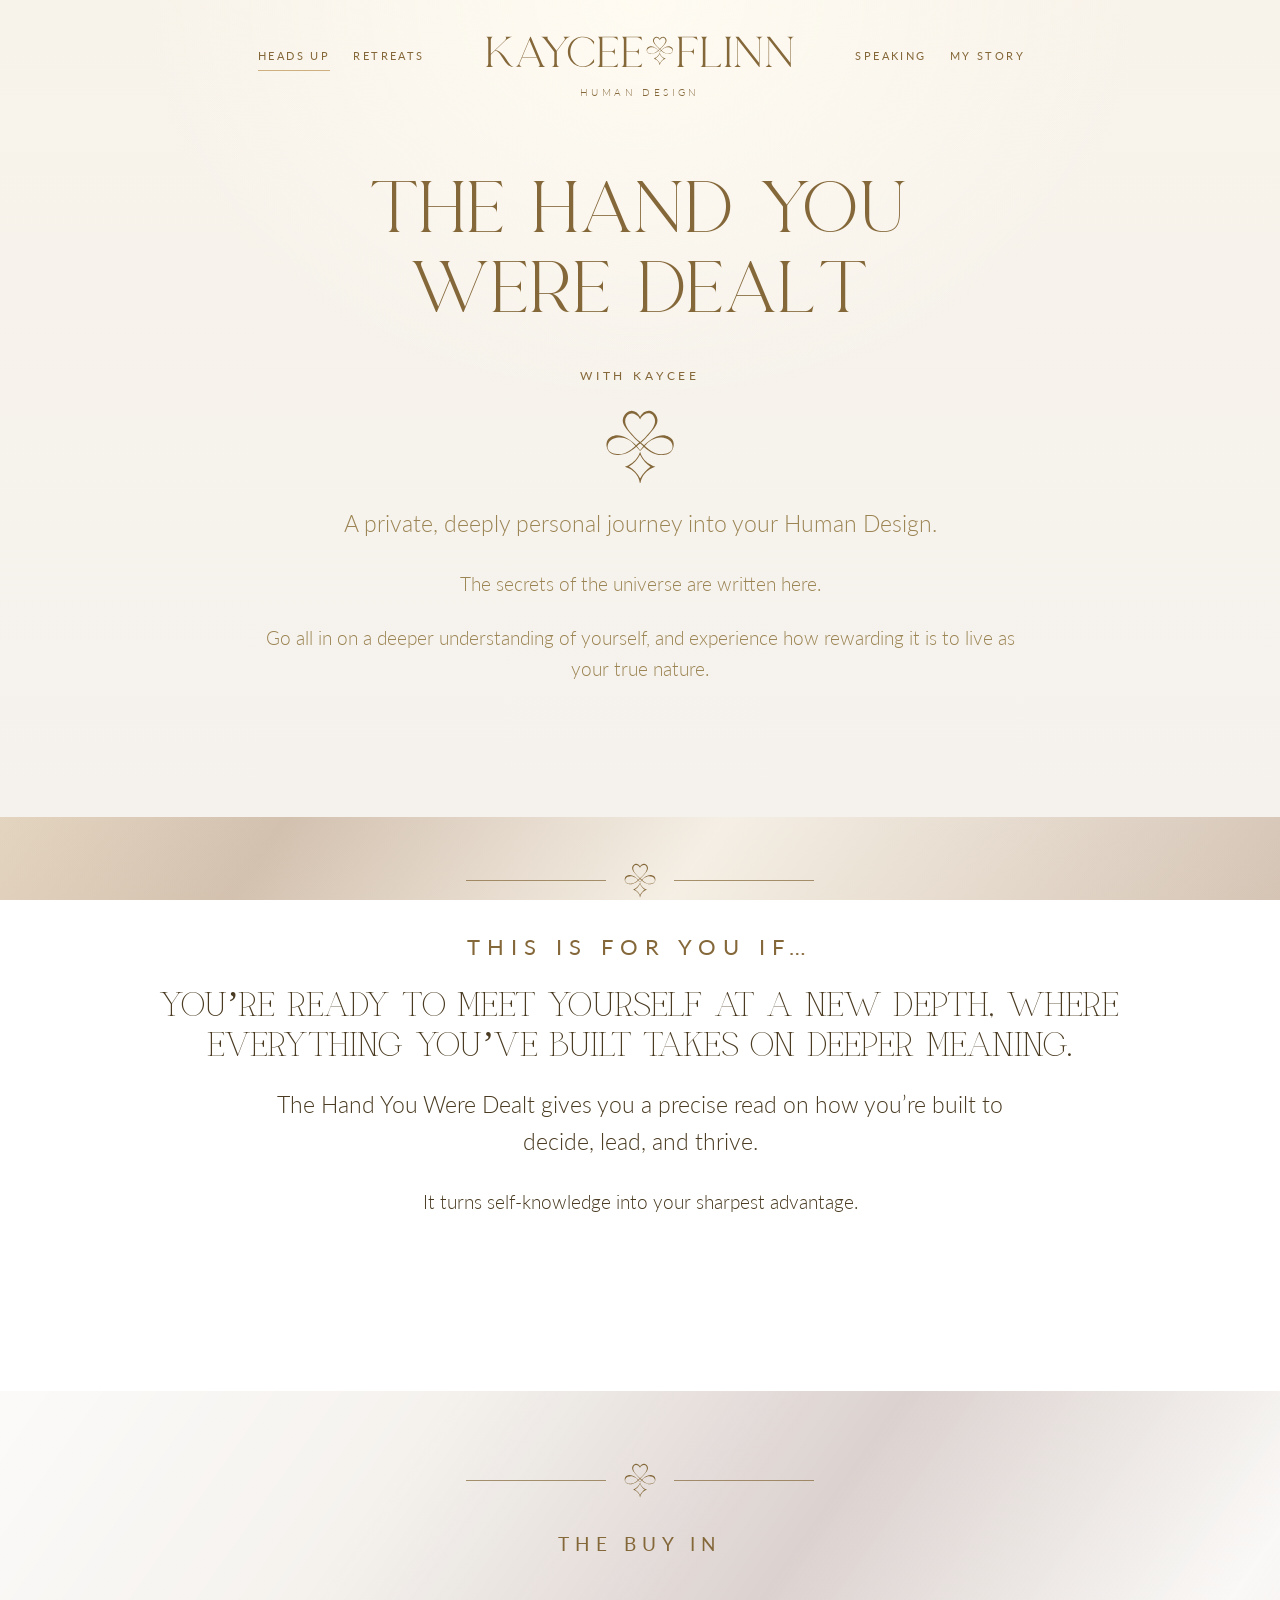
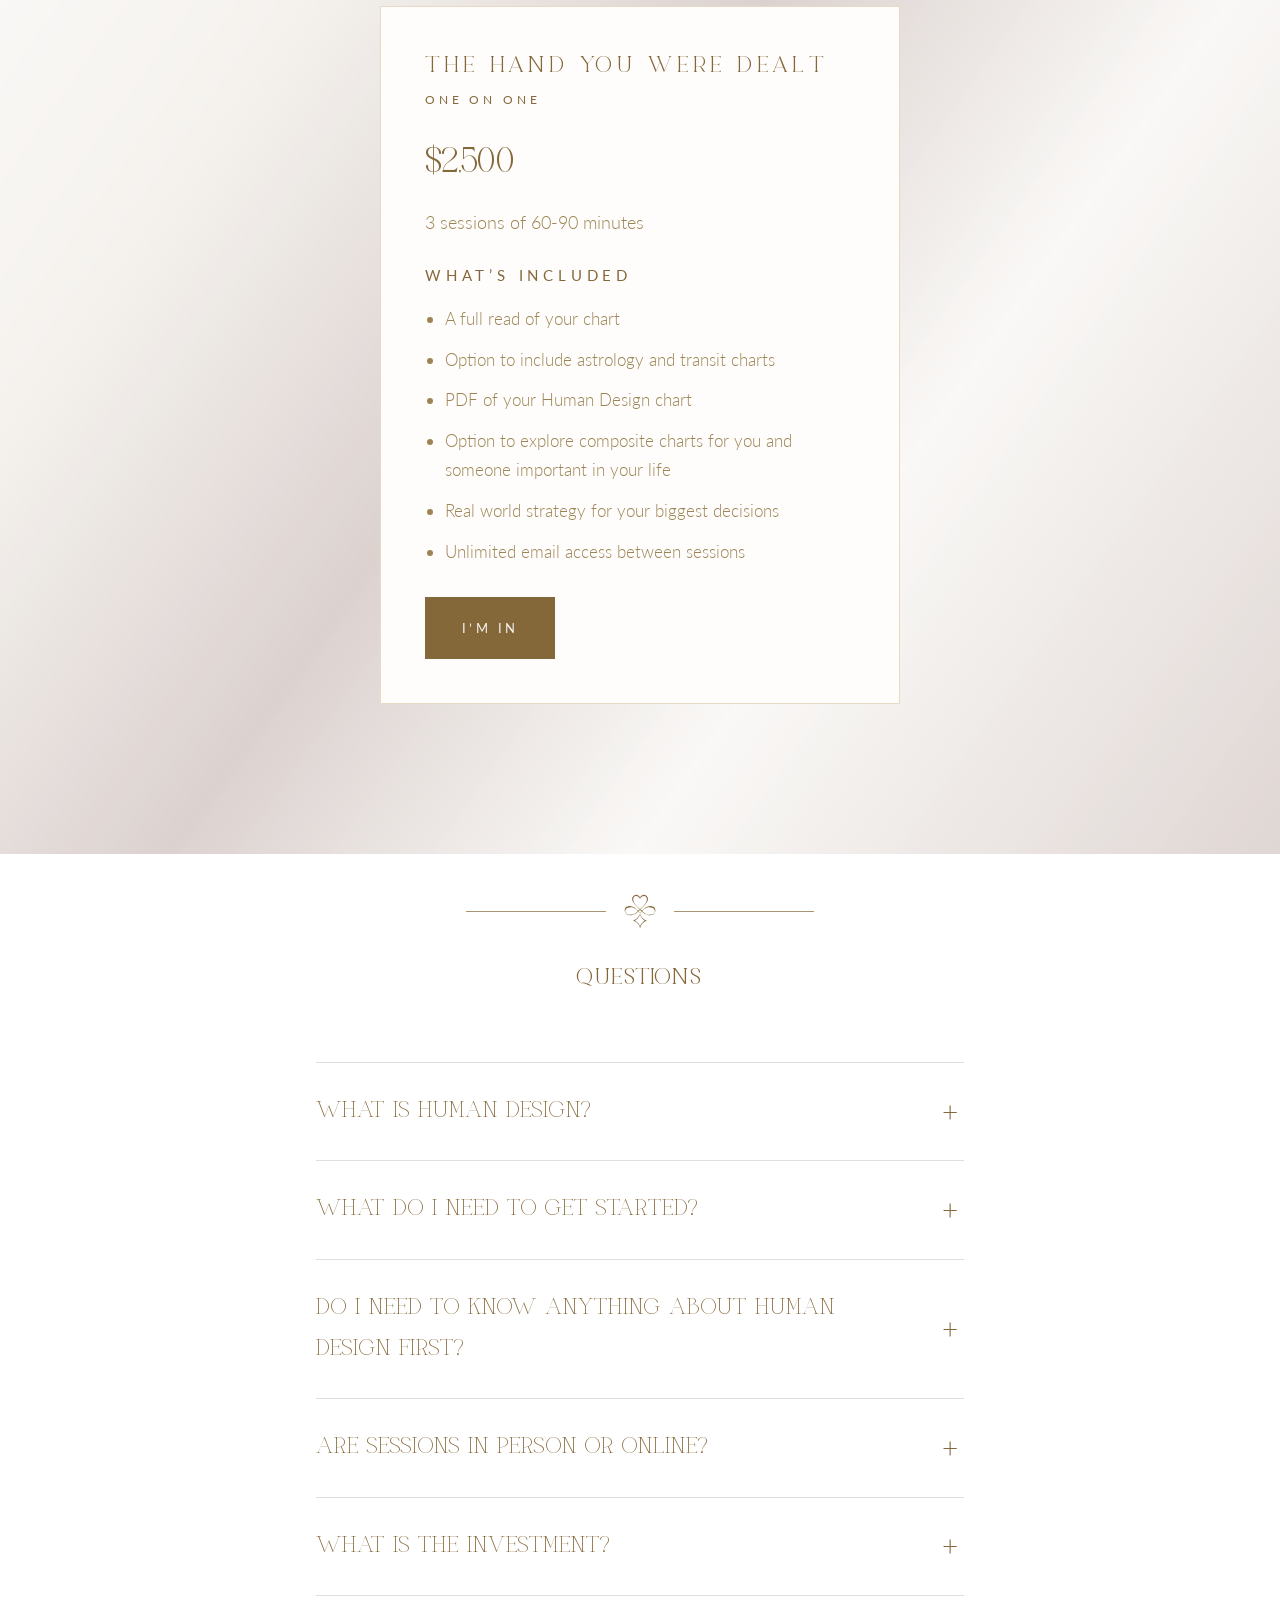
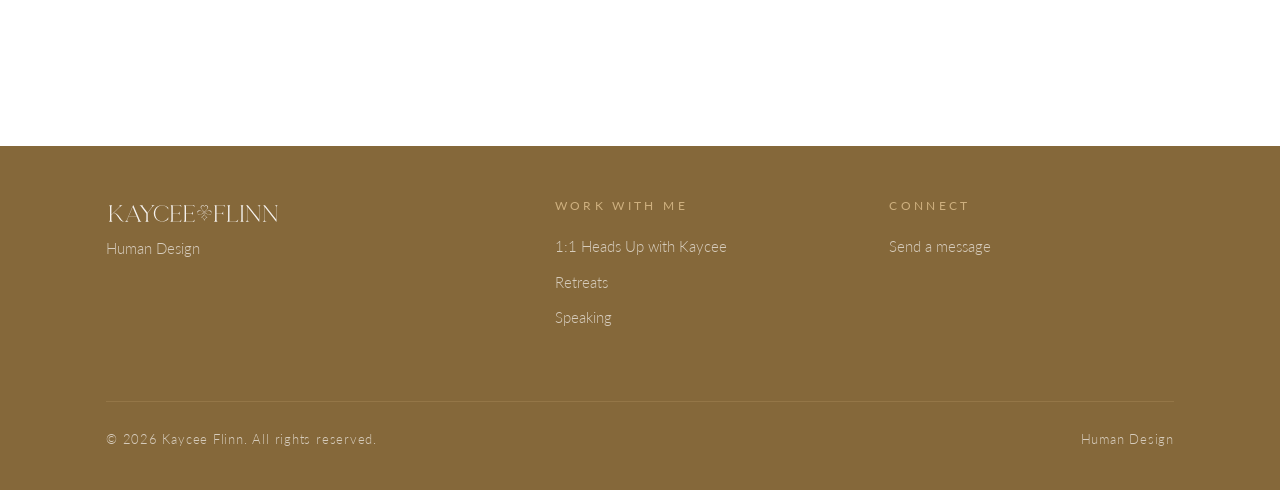
==== all-in.html @ b28d41db "Redesign site header nav, rework About Me and Buy In sections, overhaul speaking page - Header: repl" ====
<!doctype html>
<html lang="en" class="no-js">
<head>
  <meta charset="utf-8">
  <meta name="viewport" content="width=device-width, initial-scale=1">
  <title>ALL IN · One-on-One Human Design with Kaycee Flinn</title>
  <meta name="description" content="ALL IN is Kaycee Flinn’s private one-on-one Human Design experience. Learn the hand you were dealt, how to play it, and what your life is asking you to go all in on.">
  <link rel="icon" href="assets/logo/favicon.svg" type="image/svg+xml">
  <link rel="preconnect" href="https://fonts.googleapis.com">
  <link rel="preconnect" href="https://fonts.gstatic.com" crossorigin>
  <link href="https://fonts.googleapis.com/css2?family=Lato:wght@300;400&display=swap" rel="stylesheet">
  <link rel="stylesheet" href="assets/styles.css">
</head>
<body>

<header class="site-header">
  <div class="wrap">
    <nav class="nav-split left" aria-label="Main">
      <a href="all-in.html" aria-current="page">Heads Up</a>
      <a href="retreats.html">Retreats</a>
    </nav>
    <a class="brand" href="index.html" aria-label="Kaycee Flinn home"><span class="brand-mark" aria-hidden="true"></span><span class="brand-tagline">Human Design</span></a>
    <nav class="nav-split right" aria-label="Secondary">
      <a href="speaking.html">Speaking</a>
      <a href="index.html#about">My Story</a>
    </nav>
    <button class="menu-toggle" aria-label="Menu" aria-expanded="false"><span></span><span></span></button>
    <nav class="mobile-nav" aria-label="Mobile">
      <a href="all-in.html" aria-current="page">Heads Up</a>
      <a href="retreats.html">Retreats</a>
      <a href="speaking.html">Speaking</a>
      <a href="index.html#about">My Story</a>
    </nav>
  </div>
</header>

<main>

  <section class="page-hero" style="padding-top:170px">
    <div class="wrap center">
      <div class="narrow reveal">
        <h1 style="font-family:var(--font-logo);color:var(--gold-deep);letter-spacing:.04em;text-transform:uppercase">The Hand You Were Dealt</h1>
        <span class="eyebrow" style="display:block;font-size:12px">with Kaycee</span>
        <span class="icon-mark" aria-hidden="true" style="display:block;width:70px;margin:20px auto;color:var(--gold-deep)"></span>
        <p class="lead" style="font-size:clamp(21px, 1.8vw, 26px)">A private, deeply personal journey into your Human Design.</p>
        <p class="lead">The secrets of the universe are written here.</p>
        <p class="lead">Go all in on a deeper understanding of yourself, and experience how rewarding it is to live as your true nature.</p>
      </div>
    </div>
  </section>

  <section class="section" id="for-you-if" style="padding-top:30px">
    <div class="wrap">
      <div class="center reveal">
        <div class="ornament" style="margin-top:16px"><span class="icon-mark" aria-hidden="true"></span></div>
        <span class="eyebrow" style="font-size:22px">This is for you if…</span>
        <h2 style="text-transform:uppercase;color:#4a3b22;font-size:clamp(24px, 2.8vw, 38px)">You’re ready to meet yourself at a new depth, where everything you’ve built takes on deeper meaning.</h2>
      </div>
    </div>
    <div class="wrap center">
      <div class="narrow reveal">
        <p class="lead" style="color:#4a3b22;font-size:clamp(21px, 1.8vw, 26px)">The Hand You Were Dealt gives you a precise read on how you’re built to decide, lead, and thrive.</p>
        <p class="lead" style="color:#4a3b22">It turns self-knowledge into your sharpest advantage.</p>
      </div>
    </div>
  </section>

  <section class="section bg-ivory" id="investment" style="padding-top:88px">
    <div class="wrap">
      <div class="center reveal">
        <div class="ornament" style="margin-top:-16px"><span class="icon-mark" aria-hidden="true"></span></div>
        <span class="eyebrow" style="font-size:19px">The Buy In</span>
      </div>
      <div class="cards two" style="max-width:520px;grid-template-columns:1fr;margin-top:24px">
        <article class="card reveal" style="padding:40px 44px 44px">
          <span class="num" style="font-size:22px;margin-bottom:6px;text-transform:uppercase">The Hand You Were Dealt</span>
          <span class="eyebrow" style="display:block;font-size:12px;margin-bottom:22px">One on One</span>
          <p class="price" style="margin-bottom:16px">$2,500</p>
          <p style="margin-bottom:26px;font-size:18px">3 sessions of 60-90 minutes</p>
          <span class="eyebrow" style="display:block;font-size:15px;margin-bottom:16px">What’s included</span>
          <ul style="list-style:disc;padding-left:20px;margin:0 0 30px;color:var(--ink-soft)">
            <li style="padding-bottom:12px">A full read of your chart</li>
            <li style="padding-bottom:12px">Option to include astrology and transit charts</li>
            <li style="padding-bottom:12px">PDF of your Human Design chart</li>
            <li style="padding-bottom:12px">Option to explore composite charts for you and someone important in your life</li>
            <li style="padding-bottom:12px">Real world strategy for your biggest decisions</li>
            <li style="padding-bottom:0">Unlimited email access between sessions</li>
          </ul>
          <div class="btn-row"><a class="btn" href="https://buy.stripe.com/28E28q8239JV4Gbce34sE01" target="_blank" rel="noopener">I’M IN</a></div>
        </article>
      </div>
    </div>
  </section>

  <section class="section" style="padding-top:40px">
    <div class="wrap narrow">
      <div class="center reveal">
        <div class="ornament"><span class="icon-mark" aria-hidden="true"></span></div>
        <span class="eyebrow" style="font-family:var(--font-logo);font-size:22px;letter-spacing:.04em">Questions</span>
      </div>
      <div class="faq reveal">
        <details>
          <summary>What is Human Design?</summary>
          <p>Human Design is a system that uses your birth date, time and place to map how you’re energetically designed: how you make your best decisions, where your energy flows, and the gifts you’re here to share.</p>
        </details>
        <details>
          <summary>What do I need to get started?</summary>
          <p>Your date, exact time and place of birth. If you don’t know your exact birth time, please give a rough estimate. There are ways to work with not knowing your time.</p>
        </details>
        <details>
          <summary>Do I need to know anything about Human Design first?</summary>
          <p>Not at all. Kaycee meets you exactly where you are.</p>
        </details>
        <details>
          <summary>Are sessions in person or online?</summary>
          <p>Sessions are held privately online, so you can join from wherever you feel most at ease. Ask about in-person options on your call.</p>
        </details>
        <details>
          <summary>What is the investment?</summary>
          <p><strong>The Hand You Were Dealt · $2,500:</strong> three sessions of 60 to 90 minutes, used within 60 days. Includes a full breakdown of your chart, naming your natural abilities, revealing what has been hidden, and techniques to practice between sessions.</p>
        </details>
      </div>
    </div>
  </section>


</main>

<footer class="site-footer">
  <div class="wrap">
    <div class="footer-top">
      <div class="footer-brand">
        <img src="assets/logo/horizontal-ivory.svg" alt="Kaycee Flinn">
        <p>Human Design</p>
      </div>
      <div>
        <h4>Work with me</h4>
        <ul>
          <li><a href="all-in.html">1:1 Heads Up with Kaycee</a></li>
          <li><a href="retreats.html">Retreats</a></li>
          <li><a href="speaking.html">Speaking</a></li>
        </ul>
      </div>
      <div>
        <h4>Connect</h4>
        <ul>
          <li><a href="contact.html#enquire">Send a message</a></li>
        </ul>
      </div>
    </div>
    <div class="footer-bottom">
      <span>© <span data-year>2026</span> Kaycee Flinn. All rights reserved.</span>
      <span>Human Design</span>
    </div>
  </div>
</footer>

<script src="assets/main.js"></script>
</body>
</html>
---- assets/styles.css ----
/* ==========================================================================
   Kaycee Flinn — Human Design
   Brand: Visual Branding 2026 (Legacy Creative)
   ========================================================================== */

@font-face {
  font-family: "Triklen Care";
  src: url("fonts/TriklenCare.ttf") format("truetype");
  font-display: swap;
}
@font-face {
  font-family: "Qariga";
  src: url("fonts/Qariga.ttf") format("truetype");
  font-display: swap;
}


:root {
  /* Brand palette */
  --burgundy: #85683a;
  --burgundy-soft: #a08750;
  --cloud: #fefdfc;
  --ivory: #f5f2ee;
  --beige: #e7dccd;
  --gold: #ceb07f;
  --gold-deep: #85683a; /* darker gold for text on light grounds (contrast) */
  --ink: #85683a;       /* gold, used for all default body text */
  --ink-soft: #9c8554;

  --font-display: "Qariga", "Cormorant Garamond", Georgia, serif;
  --font-logo: "Triklen Care", "Cormorant Garamond", Georgia, serif;
  --font-body: "Gill Sans", "Gill Sans MT", "Lato", "Helvetica Neue", Arial, sans-serif;

  --max: 1180px;
  --gutter: clamp(20px, 5vw, 56px);
  --section: clamp(80px, 12vw, 150px);
  --ease: cubic-bezier(.22, .61, .36, 1);
}

*, *::before, *::after { box-sizing: border-box; }
html { scroll-behavior: smooth; }
section[id] { scroll-margin-top: 70px; }
body {
  margin: 0;
  background:
    linear-gradient(125deg, rgba(255,255,255,.65) 0%, rgba(255,255,255,0) 22%, rgba(66,15,21,.14) 45%, rgba(255,255,255,.5) 68%, rgba(66,15,21,.12) 100%),
    linear-gradient(195deg, #f4ebda 0%, var(--beige) 45%, #ecdfc8 100%);
  background-attachment: fixed;
  color: var(--ink);
  font-family: var(--font-body);
  font-size: clamp(17px, 1.15vw, 19px);
  line-height: 1.7;
  font-weight: 300;
  -webkit-font-smoothing: antialiased;
  text-rendering: optimizeLegibility;
}
img, svg { display: block; max-width: 100%; }
a { color: inherit; }
::selection { background: var(--gold); color: var(--burgundy); }

/* ---------- Type ---------- */
h1, h2, h3 {
  font-family: var(--font-display);
  font-weight: 400;
  line-height: 1.12;
  margin: 0 0 .5em;
  letter-spacing: .005em;
  text-wrap: balance;
}
h1 { font-size: clamp(42px, 6.4vw, 92px); }
h2 { font-size: clamp(34px, 4.4vw, 62px); }
h3 { font-size: clamp(25px, 2.3vw, 32px); }
p { margin: 0 0 1.2em; text-wrap: pretty; }
.lead { font-size: clamp(19px, 1.5vw, 23px); line-height: 1.6; color: var(--ink-soft); }
.eyebrow {
  display: inline-block;
  font-family: var(--font-body);
  font-weight: 400;
  font-size: 13px;
  letter-spacing: .32em;
  text-transform: uppercase;
  color: var(--gold-deep);
  margin-bottom: 22px;
}
.on-dark .eyebrow { color: var(--gold); }
.hero .eyebrow-sub { display: block; font-size: 10px; letter-spacing: .28em; margin: -24px 0 26px; }
em.gold, .gold-text { color: var(--gold-deep); font-style: normal; }
.on-dark em.gold { color: var(--gold); }

/* ---------- Layout ---------- */
.wrap { width: 100%; max-width: var(--max); margin: 0 auto; padding: 0 var(--gutter); }
.narrow { max-width: 760px; }
.section { padding: var(--section) 0; position: relative; }
.center { text-align: center; }
.center .narrow { margin-left: auto; margin-right: auto; }
.bg-ivory { background: linear-gradient(125deg, rgba(255,255,255,.65) 0%, rgba(255,255,255,0) 22%, rgba(66,15,21,.14) 45%, rgba(255,255,255,.5) 68%, rgba(66,15,21,.12) 100%), var(--ivory); }
.bg-beige { background: linear-gradient(125deg, rgba(255,255,255,.65) 0%, rgba(255,255,255,0) 22%, rgba(66,15,21,.14) 45%, rgba(255,255,255,.5) 68%, rgba(66,15,21,.12) 100%), var(--beige); }
.bg-burgundy { background: linear-gradient(125deg, rgba(255,255,255,.16) 0%, rgba(255,255,255,0) 22%, rgba(0,0,0,.24) 45%, rgba(255,255,255,.12) 68%, rgba(0,0,0,.2) 100%), var(--burgundy); color: var(--ivory); }
.on-dark .lead, .bg-burgundy .lead { color: rgba(245, 242, 238, .78); }

.split { display: grid; grid-template-columns: 1fr 1fr; gap: clamp(40px, 7vw, 110px); align-items: center; }
.split.reverse > :first-child { order: 2; }
@media (max-width: 860px) {
  .split { grid-template-columns: 1fr; }
  .split.reverse > :first-child { order: 0; }
}

/* ---------- Ornaments ---------- */
.ornament { display: flex; align-items: center; justify-content: center; gap: 18px; color: var(--gold-deep); margin: 0 auto 30px; }
.ornament::before, .ornament::after { content: ""; height: 1px; width: 140px; background: currentColor; opacity: .7; }
.ornament-wide::before, .ornament-wide::after { width: 140px; }
.ornament img, .ornament svg { width: 26px; height: auto; }
.ornament-full { width: 100vw; position: relative; left: 50%; right: 50%; margin-left: -50vw; margin-right: -50vw; gap: 0; }
.ornament-full::before, .ornament-full::after { width: 50%; }
#work-with-me .eyebrow { font-size: 20px; }
#about .eyebrow { font-size: 26px; letter-spacing: .2em; }
.rule { width: 72px; height: 1px; background: var(--gold); border: 0; margin: 28px 0; }
.center .rule { margin-left: auto; margin-right: auto; }

/* Icon from the logo system, recoloured via CSS mask */
.icon-mark {
  display: inline-block;
  width: 32px; aspect-ratio: 820 / 890;
  background: currentColor;
  -webkit-mask: url("logo/icon.svg") center / contain no-repeat;
          mask: url("logo/icon.svg") center / contain no-repeat;
}

/* ---------- Buttons ---------- */
.btn {
  display: inline-flex; align-items: center; justify-content: center; gap: 12px;
  font-family: var(--font-body);
  font-size: 13px; font-weight: 400;
  letter-spacing: .26em; text-transform: uppercase;
  text-decoration: none;
  padding: 19px 36px;
  border: 1px solid var(--burgundy);
  background: var(--burgundy); color: var(--ivory);
  transition: background .4s var(--ease), color .4s var(--ease), border-color .4s var(--ease);
  cursor: pointer;
}
.btn:hover { background: transparent; color: var(--burgundy); }
.btn.ghost { background: transparent; color: var(--burgundy); }
.btn.ghost:hover { background: var(--burgundy); color: var(--ivory); }
.btn.gold { background: var(--gold); border-color: var(--gold); color: var(--burgundy); }
.btn.gold:hover { background: transparent; color: var(--gold); }
.btn.ghost-light { background: transparent; border-color: rgba(206, 176, 127, .7); color: var(--ivory); }
.btn.ghost-light:hover { background: var(--gold); color: var(--burgundy); border-color: var(--gold); }
.btn-row { display: flex; flex-wrap: wrap; gap: 14px; margin-top: 36px; }
.center .btn-row { justify-content: center; }
.text-link {
  font-size: 13px; letter-spacing: .26em; text-transform: uppercase;
  text-decoration: none; color: var(--burgundy);
  border-bottom: 1px solid var(--gold); padding-bottom: 6px;
  transition: color .3s, border-color .3s;
}
.text-link:hover { color: var(--gold-deep); }
.on-dark .text-link { color: var(--ivory); }

/* ---------- Header ---------- */
.site-header {
  position: fixed; inset: 0 0 auto 0; z-index: 50;
  transition: background .5s var(--ease), box-shadow .5s var(--ease), padding .5s var(--ease);
  padding: 14px 0;
}
.site-header.scrolled {
  background: rgba(254, 253, 252, .94);
  -webkit-backdrop-filter: blur(10px); backdrop-filter: blur(10px);
  box-shadow: 0 1px 0 rgba(66, 15, 21, .08);
  padding: 10px 0;
}
.site-header .wrap { display: grid; grid-template-columns: 1fr auto 1fr; align-items: center; gap: 24px; }
.brand { grid-column: 2; justify-self: center; display: flex; flex-direction: column; align-items: center; gap: 4px; color: var(--gold-deep); text-decoration: none; line-height: normal; }
.brand-mark {
  display: block;
  height: 62px; width: auto; aspect-ratio: 1355.1 / 263.7;
  margin-top: 6px;
  background: currentColor;
  -webkit-mask: url("logo/horizontal.svg") center / contain no-repeat;
          mask: url("logo/horizontal.svg") center / contain no-repeat;
  filter:
    drop-shadow(-0.5px -0.5px 0.3px rgba(255, 250, 240, .9))
    drop-shadow(0.6px 1px 0.6px rgba(66, 15, 21, .3));
}
.brand-tagline { font-family: var(--font-body); font-size: 10px; letter-spacing: .34em; text-transform: uppercase; color: inherit; }
.brand img { display: block; height: 62px; width: auto; }
.nav-split { display: flex; align-items: center; gap: clamp(12px, 1.8vw, 28px); }
.nav-split.left { grid-column: 1; justify-self: end; margin-right: 32px; }
.nav-split.right { grid-column: 3; justify-self: start; margin-left: 32px; }
.nav-split a {
  font-size: 11px; letter-spacing: .22em; text-transform: uppercase;
  font-weight: 400;
  text-decoration: none; color: var(--ink); position: relative; padding: 6px 0;
  white-space: nowrap;
}
.nav-split a::after {
  content: ""; position: absolute; left: 0; right: 100%; bottom: 0; height: 1px;
  background: var(--gold); transition: right .4s var(--ease);
}
.nav-split a:hover::after, .nav-split a[aria-current="page"]::after { right: 0; }

.menu-toggle {
  display: none; grid-column: 3; justify-self: end; position: relative; z-index: 2; background: none; border: 0; padding: 10px; margin-right: -10px; cursor: pointer; color: var(--burgundy);
}
.menu-toggle span { display: block; width: 26px; height: 1px; background: currentColor; margin: 7px 0; transition: transform .4s var(--ease), opacity .3s; }
.menu-open .menu-toggle span:nth-child(1) { transform: translateY(4px) rotate(45deg); }
.menu-open .menu-toggle span:nth-child(2) { transform: translateY(-4px) rotate(-45deg); }
.mobile-nav { display: none; }

@media (max-width: 560px) {
  .nav-split { display: none; }
  .menu-toggle { display: block; }
  .mobile-nav {
    display: flex; flex-direction: column; justify-content: center; align-items: center; gap: 30px;
    position: fixed; inset: 0; z-index: 1;
    background: var(--ivory);
    opacity: 0; visibility: hidden; transition: opacity .45s var(--ease), visibility .45s;
  }
  .mobile-nav a {
    font-size: 15px; letter-spacing: .26em; text-transform: uppercase;
    text-decoration: none; color: var(--ink);
  }
  .menu-open .mobile-nav { opacity: 1; visibility: visible; }
  .menu-open { overflow: hidden; }
  .brand-mark { height: 46px; }
  .brand img { height: 46px; }
}

/* ---------- Hero (home) — the curtains open onto morning light ---------- */
.hero {
  position: relative; min-height: 100vh; min-height: 100svh;
  display: grid; place-items: center; text-align: center;
  overflow: hidden; isolation: isolate;
  background:
    radial-gradient(ellipse 60% 55% at 50% 38%, rgba(255, 252, 244, 1) 0%, rgba(255, 249, 238, .6) 40%, transparent 72%),
    linear-gradient(125deg, rgba(255,255,255,.65) 0%, rgba(255,255,255,0) 22%, rgba(66,15,21,.14) 45%, rgba(255,255,255,.5) 68%, rgba(66,15,21,.12) 100%),
    linear-gradient(195deg, #f4ebda 0%, var(--beige) 45%, #ecdfc8 100%);
  padding: 90px 0 110px;
}
/* soft golden rays */
.hero::before {
  content: ""; position: absolute; inset: -20% -10% auto -10%; height: 120%; z-index: -1;
  background: repeating-conic-gradient(from 200deg at 50% -10%, rgba(206, 176, 127, .0) 0deg 5deg, rgba(206, 176, 127, .11) 6deg 9deg, rgba(206, 176, 127, 0) 10deg 15deg);
  -webkit-mask: radial-gradient(ellipse 70% 80% at 50% 0%, #000 0%, transparent 75%);
          mask: radial-gradient(ellipse 70% 80% at 50% 0%, #000 0%, transparent 75%);
  animation: rays 14s ease-in-out infinite alternate;
}
@keyframes rays { from { transform: rotate(-2deg); opacity: .8; } to { transform: rotate(2deg); opacity: 1; } }
/* drifting smoke */
.hero::after {
  content: ""; position: absolute; inset: auto -20% -30% -20%; height: 70%; z-index: -1;
  background:
    radial-gradient(ellipse 40% 30% at 30% 60%, rgba(231, 220, 205, .7), transparent 70%),
    radial-gradient(ellipse 35% 25% at 72% 55%, rgba(231, 220, 205, .55), transparent 70%);
  filter: blur(20px);
  animation: smoke 18s ease-in-out infinite alternate;
}
@keyframes smoke { from { transform: translateX(-3%); } to { transform: translateX(3%); } }

.curtain {
  position: absolute; top: 0; bottom: 0; width: 51%; z-index: 3; pointer-events: none;
  background:
    repeating-linear-gradient(90deg, rgba(0,0,0,.22) 0 2px, transparent 2px 46px, rgba(255,255,255,.05) 46px 52px, transparent 52px 90px),
    linear-gradient(90deg, #2f0a0f, var(--burgundy) 30%, #561820 55%, var(--burgundy) 80%, #2f0a0f);
  animation: 2.4s cubic-bezier(.7, 0, .2, 1) .45s both;
}
.curtain.left { left: 0; transform-origin: left; }
.curtain.right { right: 0; transform-origin: right; }
.curtain.left { animation-name: open-left; }
.curtain.right { animation-name: open-right; }
@keyframes open-left { to { transform: translateX(-100%); visibility: hidden; } }
@keyframes open-right { to { transform: translateX(100%); visibility: hidden; } }
/* the tie-backs left visible at the edges */
.curtain-edge {
  position: absolute; top: 0; bottom: 0; width: clamp(14px, 2.2vw, 34px); z-index: 2;
  background: linear-gradient(90deg, #2f0a0f, var(--burgundy) 60%, #5a1a21);
  box-shadow: 0 0 40px rgba(66, 15, 21, .25);
}
.curtain-edge.left { left: 0; }
.curtain-edge.right { right: 0; transform: scaleX(-1); }

.hero-inner { position: relative; z-index: 1; max-width: 940px; padding: 0 var(--gutter); }
.hero .icon-mark { width: clamp(88px, 10vw, 126px); color: var(--gold-deep); margin: 20px auto 24px; }
.hero h1 { color: var(--burgundy); margin-bottom: 26px; }
.hero h1 .all-in {
  font-family: var(--font-logo); letter-spacing: .04em; color: var(--gold-deep);
}
.hero .eyebrow {
  font-family: var(--font-logo);
}
.hero .eyebrow:not(.eyebrow-sub) { font-weight: 700; }
.hero .lead { max-width: 660px; margin: 0 auto; font-family: "Bodoni Moda", "Cormorant Garamond", Georgia, serif; font-style: italic; font-weight: 400; font-size: clamp(16px, 1.2vw, 19px); letter-spacing: .01em; color: var(--gold-deep); }
.hero .btn-row { margin-top: 56px; }
.hero .btn-row .btn.ghost { color: var(--gold-deep); border-color: var(--gold-deep); }
.hero .btn-row .btn.ghost:hover { background: var(--gold); color: var(--burgundy); border-color: var(--gold); }
.scroll-cue {
  position: absolute; left: 50%; bottom: 34px; transform: translateX(-50%);
  width: 1px; height: 56px; background: linear-gradient(var(--gold), transparent); z-index: 1;
  animation: cue 2.6s ease-in-out infinite;
}
@keyframes cue { 0%, 100% { opacity: .3; transform: translate(-50%, -6px); } 50% { opacity: 1; transform: translate(-50%, 4px); } }

/* ---------- Page hero (inner pages) ---------- */
.page-hero {
  padding: clamp(150px, 18vw, 210px) 0 clamp(70px, 9vw, 110px);
  background:
    radial-gradient(ellipse 55% 70% at 50% 0%, rgba(255, 251, 242, 1), transparent 70%),
    linear-gradient(180deg, #f8f3ea, var(--ivory));
  position: relative; overflow: hidden;
}
.page-hero h1 { color: var(--burgundy); font-size: clamp(42px, 5.6vw, 80px); }
.page-hero .split { align-items: end; }
.page-hero figure { margin: 0; }

/* ---------- Image frames ---------- */
.frame { position: relative; margin: 0; }
.frame img { width: 100%; height: 100%; object-fit: cover; }
.frame.arch { aspect-ratio: 4 / 5; border-radius: 999px 999px 0 0; overflow: hidden; }
.frame.portrait { aspect-ratio: 4 / 5; overflow: hidden; }
.frame.wide { aspect-ratio: 16 / 10; overflow: hidden; }
.frame.outline::after {
  content: ""; position: absolute; inset: 16px; border: 1px solid rgba(206, 176, 127, .8); pointer-events: none; border-radius: inherit;
}
.photo-note {
  position: absolute; left: 50%; bottom: 22px; transform: translateX(-50%);
  font-size: 11px; letter-spacing: .24em; text-transform: uppercase; white-space: nowrap;
  background: rgba(254, 253, 252, .9); color: var(--ink-soft); padding: 8px 14px;
}
.credentials {
  font-size: 11px; letter-spacing: .18em; text-transform: uppercase; color: var(--ink-soft);
  margin-top: 30px;
}
#about p:not(.credentials) { font-size: clamp(19px, 1.5vw, 23px); line-height: 1.6; color: #4a3b22; font-weight: 300; text-transform: none; letter-spacing: normal; }
#about h2, #about .credentials { color: #4a3b22; }

/* ---------- Pain points ---------- */
.feel-list { list-style: none; padding: 0; margin: 40px 0 0; display: grid; gap: 0; }
.feel-list li {
  display: grid; grid-template-columns: 28px 1fr; gap: 18px;
  padding: 22px 0; border-top: 1px solid rgba(66, 15, 21, .12);
}
.feel-list li:last-child { border-bottom: 1px solid rgba(66, 15, 21, .12); }
.feel-list .icon-mark { width: 18px; color: var(--gold); margin-top: 6px; }

/* ---------- Pull quote ---------- */
.pull {
  font-family: var(--font-display);
  font-size: clamp(28px, 3.4vw, 46px); line-height: 1.25;
  color: var(--burgundy); margin: 0; text-wrap: balance;
}
.on-dark .pull { color: var(--ivory); }

/* ---------- Benefit cards ---------- */
.cards { display: grid; grid-template-columns: repeat(4, 1fr); gap: 22px; margin-top: 56px; }
@media (max-width: 1080px) { .cards { grid-template-columns: repeat(2, 1fr); } }
@media (max-width: 580px) { .cards { grid-template-columns: 1fr; } }
.cards.three { grid-template-columns: repeat(3, 1fr); }
@media (max-width: 900px) { .cards.three { grid-template-columns: 1fr; } }
.cards.two { grid-template-columns: repeat(2, 1fr); max-width: 780px; margin-left: auto; margin-right: auto; }
@media (max-width: 700px) { .cards.two { grid-template-columns: 1fr; } }
.card .price { font-family: var(--font-logo); font-size: 34px; color: var(--gold-deep); margin: 0 0 14px; }
.card .btn-row { margin-top: 26px; }
.card {
  background: var(--cloud); padding: 26px 32px 28px; position: relative;
  border: 1px solid rgba(206, 176, 127, .45);
  transition: transform .5s var(--ease), box-shadow .5s var(--ease);
}
.card:hover { transform: translateY(-4px); box-shadow: 0 24px 50px -30px rgba(66, 15, 21, .35); }
.card .num { font-family: var(--font-logo); font-size: 15px; letter-spacing: .2em; color: var(--gold-deep); display: block; margin-bottom: 18px; }
.card h3 { color: var(--burgundy); text-transform: uppercase; margin-top: 0; }
.card p { margin: 0; color: var(--ink-soft); }

/* ---------- Playing cards (x-ray section) ---------- */
.xray { overflow: hidden; }
.xray .split { align-items: center; }
.card-fan { position: relative; height: clamp(300px, 34vw, 430px); }
.pcard {
  position: absolute; left: 50%; top: 50%;
  width: clamp(150px, 16vw, 210px); aspect-ratio: 5 / 7;
  margin-left: calc(clamp(150px, 16vw, 210px) / -2);
  margin-top: calc(clamp(150px, 16vw, 210px) * -0.7);
  background: var(--ivory); border-radius: 12px;
  box-shadow: 0 30px 60px -20px rgba(0, 0, 0, .55);
  display: grid; place-items: center; color: var(--burgundy);
  transition: transform 1.2s var(--ease);
  transform-origin: 50% 120%;
}
.pcard::before { content: ""; position: absolute; inset: 9px; border: 1px solid var(--gold); border-radius: 7px; }
.pcard .icon-mark { width: 44%; }
.pcard .corner { position: absolute; font-family: var(--font-logo); font-size: 18px; color: var(--burgundy); line-height: 1; }
.pcard .corner.tl { top: 18px; left: 18px; }
.pcard .corner.br { bottom: 18px; right: 18px; transform: rotate(180deg); }
.pcard.back {
  background:
    repeating-linear-gradient(45deg, rgba(206,176,127,.18) 0 1px, transparent 1px 12px),
    repeating-linear-gradient(-45deg, rgba(206,176,127,.18) 0 1px, transparent 1px 12px),
    var(--burgundy-soft);
  color: var(--gold);
}
.pcard.back::before { border-color: rgba(206, 176, 127, .8); }
.card-fan .pcard:nth-child(1) { transform: rotate(0); }
.card-fan .pcard:nth-child(2) { transform: rotate(0); }
.card-fan .pcard:nth-child(3) { transform: rotate(0); }
.card-fan.is-visible .pcard:nth-child(1) { transform: rotate(-18deg) translateX(-30px); }
.card-fan.is-visible .pcard:nth-child(2) { transform: rotate(0deg) translateY(-14px); }
.card-fan.is-visible .pcard:nth-child(3) { transform: rotate(18deg) translateX(30px); }

/* ---------- Offer cards ---------- */
.offers { display: grid; grid-template-columns: repeat(3, 1fr); gap: 24px; margin-top: 60px; }
@media (max-width: 960px) { .offers { grid-template-columns: 1fr; max-width: 560px; margin-left: auto; margin-right: auto; } }
.offer {
  display: flex; flex-direction: column; text-decoration: none; color: inherit;
  background: var(--cloud); border: 1px solid rgba(206, 176, 127, .5);
  transition: transform .5s var(--ease), box-shadow .5s var(--ease);
}
.offer:hover { transform: translateY(-6px); box-shadow: 0 30px 60px -36px rgba(66, 15, 21, .5); }
.offer .frame { aspect-ratio: 4 / 3; overflow: hidden; }
.offer .frame img { transition: transform 1.4s var(--ease); }
.offer:hover .frame img { transform: scale(1.05); }
.offer-body { padding: 34px 30px 36px; display: flex; flex-direction: column; flex: 1; }
.offer-body .eyebrow { margin-bottom: 12px; font-size: 11.5px; }
.offer-body h3 { color: var(--burgundy); }
.offer-body p { color: var(--ink-soft); flex: 1; }
.offer-body .text-link { align-self: flex-start; }

/* ---------- Steps ---------- */
.steps { display: grid; gap: 0; margin-top: 50px; }
.step {
  padding: 34px 0;
  border-top: 1px solid rgba(66, 15, 21, .14);
}
.step:last-child { border-bottom: 1px solid rgba(66, 15, 21, .14); }
.step h3 { color: var(--burgundy); margin-bottom: .35em; }
.step p { margin: 0; color: var(--ink-soft); }
.bg-burgundy .step { border-color: rgba(206, 176, 127, .25); }
.bg-burgundy .step::before { color: var(--gold); }
.bg-burgundy .step h3 { color: var(--ivory); }
.bg-burgundy .step p { color: rgba(245, 242, 238, .75); }
@media (max-width: 600px) { .step { grid-template-columns: 1fr; gap: 10px; } }

/* ---------- Checklist ---------- */
.checks { list-style: none; padding: 0; margin: 30px 0 0; }
.checks li { position: relative; padding: 0 0 18px 40px; }
.checks li::before {
  content: ""; position: absolute; left: 0; top: 8px; width: 18px; height: 18px;
  background: var(--gold);
  -webkit-mask: url("logo/icon.svg") center / contain no-repeat; mask: url("logo/icon.svg") center / contain no-repeat;
}
#for-you-if .checks li::before { background: #4a3b22; }

/* ---------- Topics (speaking) ---------- */
.topics { display: grid; gap: 22px; margin-top: 56px; }
.topic {
  display: grid; grid-template-columns: minmax(0, 1fr) minmax(0, 1.4fr); gap: 40px;
  padding: 44px; background: var(--cloud); border: 1px solid rgba(206, 176, 127, .5);
}
.topic h3 { color: var(--burgundy); margin: 0; }
.topic p { margin: 0; color: var(--ink-soft); }
@media (max-width: 760px) { .topic { grid-template-columns: 1fr; gap: 14px; padding: 32px 26px; } }

.chips { display: flex; flex-wrap: wrap; gap: 10px; margin-top: 26px; justify-content: center; }
.chip {
  font-size: 12px; letter-spacing: .2em; text-transform: uppercase;
  padding: 11px 18px; border: 1px solid rgba(206, 176, 127, .7); color: var(--ink);
}
.bg-burgundy .chip { color: var(--ivory); }

/* ---------- FAQ ---------- */
.faq { margin-top: 44px; border-top: 1px solid rgba(66, 15, 21, .14); }
.faq details { border-bottom: 1px solid rgba(66, 15, 21, .14); }
.faq summary {
  list-style: none; cursor: pointer; padding: 28px 50px 28px 0; position: relative;
  font-family: var(--font-display); font-size: clamp(21px, 1.9vw, 26px); color: var(--burgundy);
  text-transform: uppercase;
}
.faq summary::-webkit-details-marker { display: none; }
.faq summary::after {
  content: "+"; position: absolute; right: 6px; top: 50%; transform: translateY(-50%);
  font-family: var(--font-body); font-weight: 300; font-size: 28px; color: var(--gold-deep);
  transition: transform .4s var(--ease);
}
.faq details[open] summary::after { transform: translateY(-50%) rotate(45deg); }
.faq details p { padding: 0 40px 26px 0; margin: 0; color: var(--ink-soft); }

/* ---------- Final CTA ---------- */
.final-cta {
  position: relative; overflow: hidden; text-align: center; color: var(--ivory);
  background: var(--burgundy);
  padding: clamp(110px, 15vw, 190px) 0;
}
.final-cta::before {
  content: ""; position: absolute; inset: 0;
  background: radial-gradient(ellipse 50% 60% at 50% 0%, rgba(206, 176, 127, .28), transparent 70%);
}
.final-cta .wrap { position: relative; }
.final-cta h2 { color: var(--ivory); max-width: 860px; margin: 0 auto 22px; }
.final-cta .icon-mark { width: 54px; color: var(--gold); margin: 0 auto 34px; }
.final-cta .lead { max-width: 600px; margin: 0 auto; }
.final-cta .btn-row { justify-content: center; }

/* ---------- Forms ---------- */
.form { display: grid; gap: 22px; margin-top: 10px; }
.form .row { display: grid; grid-template-columns: 1fr 1fr; gap: 22px; }
@media (max-width: 640px) { .form .row { grid-template-columns: 1fr; } }
.form label { display: grid; gap: 8px; font-size: 12px; letter-spacing: .22em; text-transform: uppercase; color: var(--ink-soft); }
.form input, .form select, .form textarea {
  font: inherit; font-size: 17px; letter-spacing: normal; text-transform: none; color: var(--ink);
  background: var(--cloud); border: 1px solid rgba(66, 15, 21, .2); border-radius: 0;
  padding: 15px 16px; width: 100%;
  transition: border-color .3s, box-shadow .3s;
}
.form textarea { min-height: 150px; resize: vertical; }
.form input:focus, .form select:focus, .form textarea:focus {
  outline: none; border-color: var(--gold-deep); box-shadow: 0 0 0 3px rgba(206, 176, 127, .3);
}
.form .btn { justify-self: start; }
.hp { position: absolute; left: -9999px; }

/* ---------- Footer ---------- */
.site-footer { background: var(--ink); color: rgba(245, 242, 238, .72); padding: 50px 0 40px; font-size: 15px; }
.footer-top { display: grid; grid-template-columns: 1.4fr 1fr 1fr; gap: 50px; align-items: start; }
@media (max-width: 820px) { .footer-top { grid-template-columns: 1fr; gap: 40px; } }
.footer-brand img { height: 34px; width: auto; }
.footer-brand p { margin: 6px 0 0; max-width: 340px; }
.site-footer h4 { font-weight: 400; font-size: 12px; letter-spacing: .28em; text-transform: uppercase; color: var(--gold); margin: 0 0 18px; }
.site-footer ul { list-style: none; padding: 0; margin: 0; display: grid; gap: 10px; }
.site-footer a { text-decoration: none; transition: color .3s; }
.site-footer a:hover { color: var(--gold); }
.footer-bottom {
  margin-top: 70px; padding-top: 26px; border-top: 1px solid rgba(206, 176, 127, .2);
  display: flex; flex-wrap: wrap; justify-content: space-between; gap: 14px; font-size: 13px; letter-spacing: .06em;
}

/* ---------- Reveal on scroll ---------- */
.reveal { opacity: 0; transform: translateY(26px); transition: opacity 1.1s var(--ease), transform 1.1s var(--ease); }
.reveal.is-visible { opacity: 1; transform: none; }
.reveal.d1 { transition-delay: .12s; } .reveal.d2 { transition-delay: .24s; } .reveal.d3 { transition-delay: .36s; }
.no-js .reveal { opacity: 1; transform: none; }

/* hero entrance (after curtains) */
.hero-inner > * { animation: rise 1.4s var(--ease) both; }
.hero-inner > :nth-child(1) { animation-delay: 1.6s; }
.hero-inner > :nth-child(2) { animation-delay: 1.85s; }
.hero-inner > :nth-child(3) { animation-delay: 2.05s; }
.hero-inner > :nth-child(4) { animation-delay: 2.25s; }
.hero-inner > :nth-child(5) { animation-delay: 2.45s; }
@keyframes rise { from { opacity: 0; transform: translateY(18px); } to { opacity: 1; transform: none; } }

@media (prefers-reduced-motion: reduce) {
  *, *::before, *::after { animation: none !important; transition: none !important; }
  .curtain { display: none; }
  .reveal, .hero-inner > * { opacity: 1; transform: none; }
}

.visually-hidden { position: absolute; width: 1px; height: 1px; overflow: hidden; clip: rect(0 0 0 0); white-space: nowrap; }
:focus-visible { outline: 2px solid var(--gold-deep); outline-offset: 3px; }
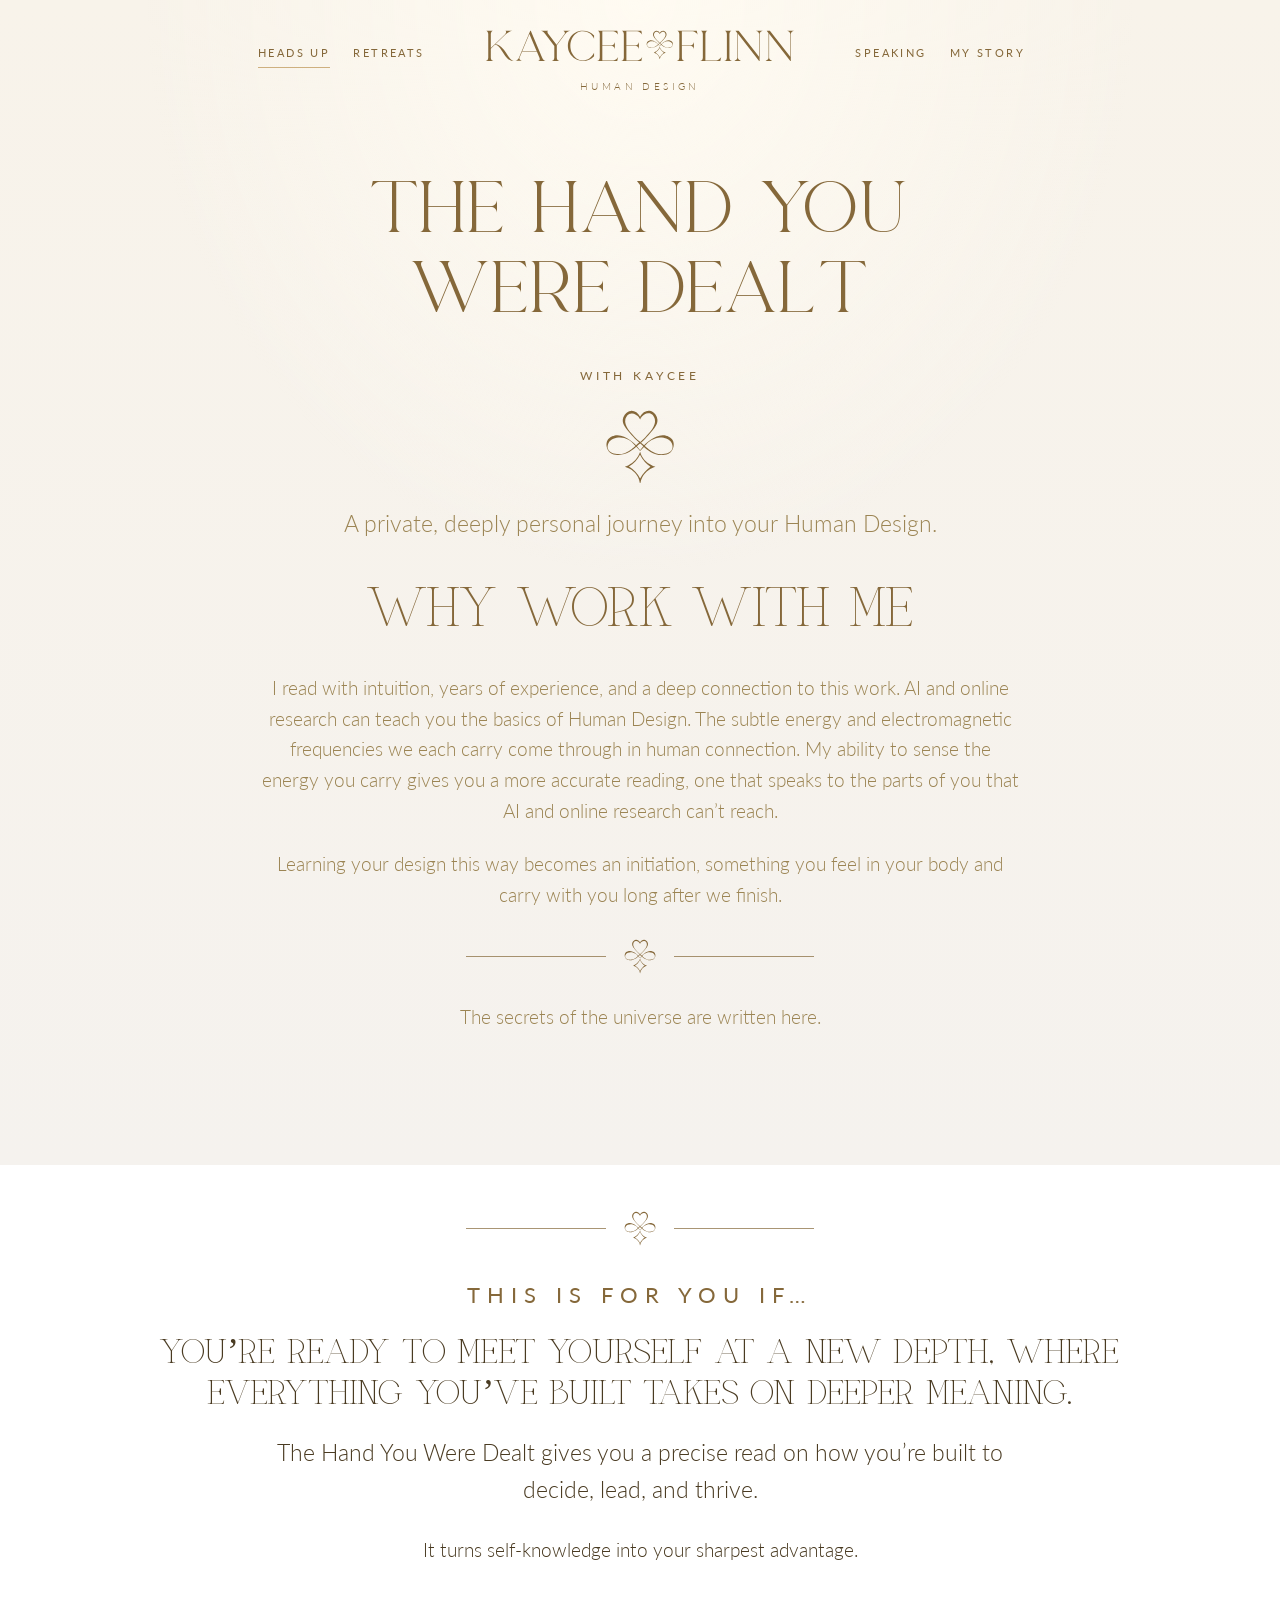
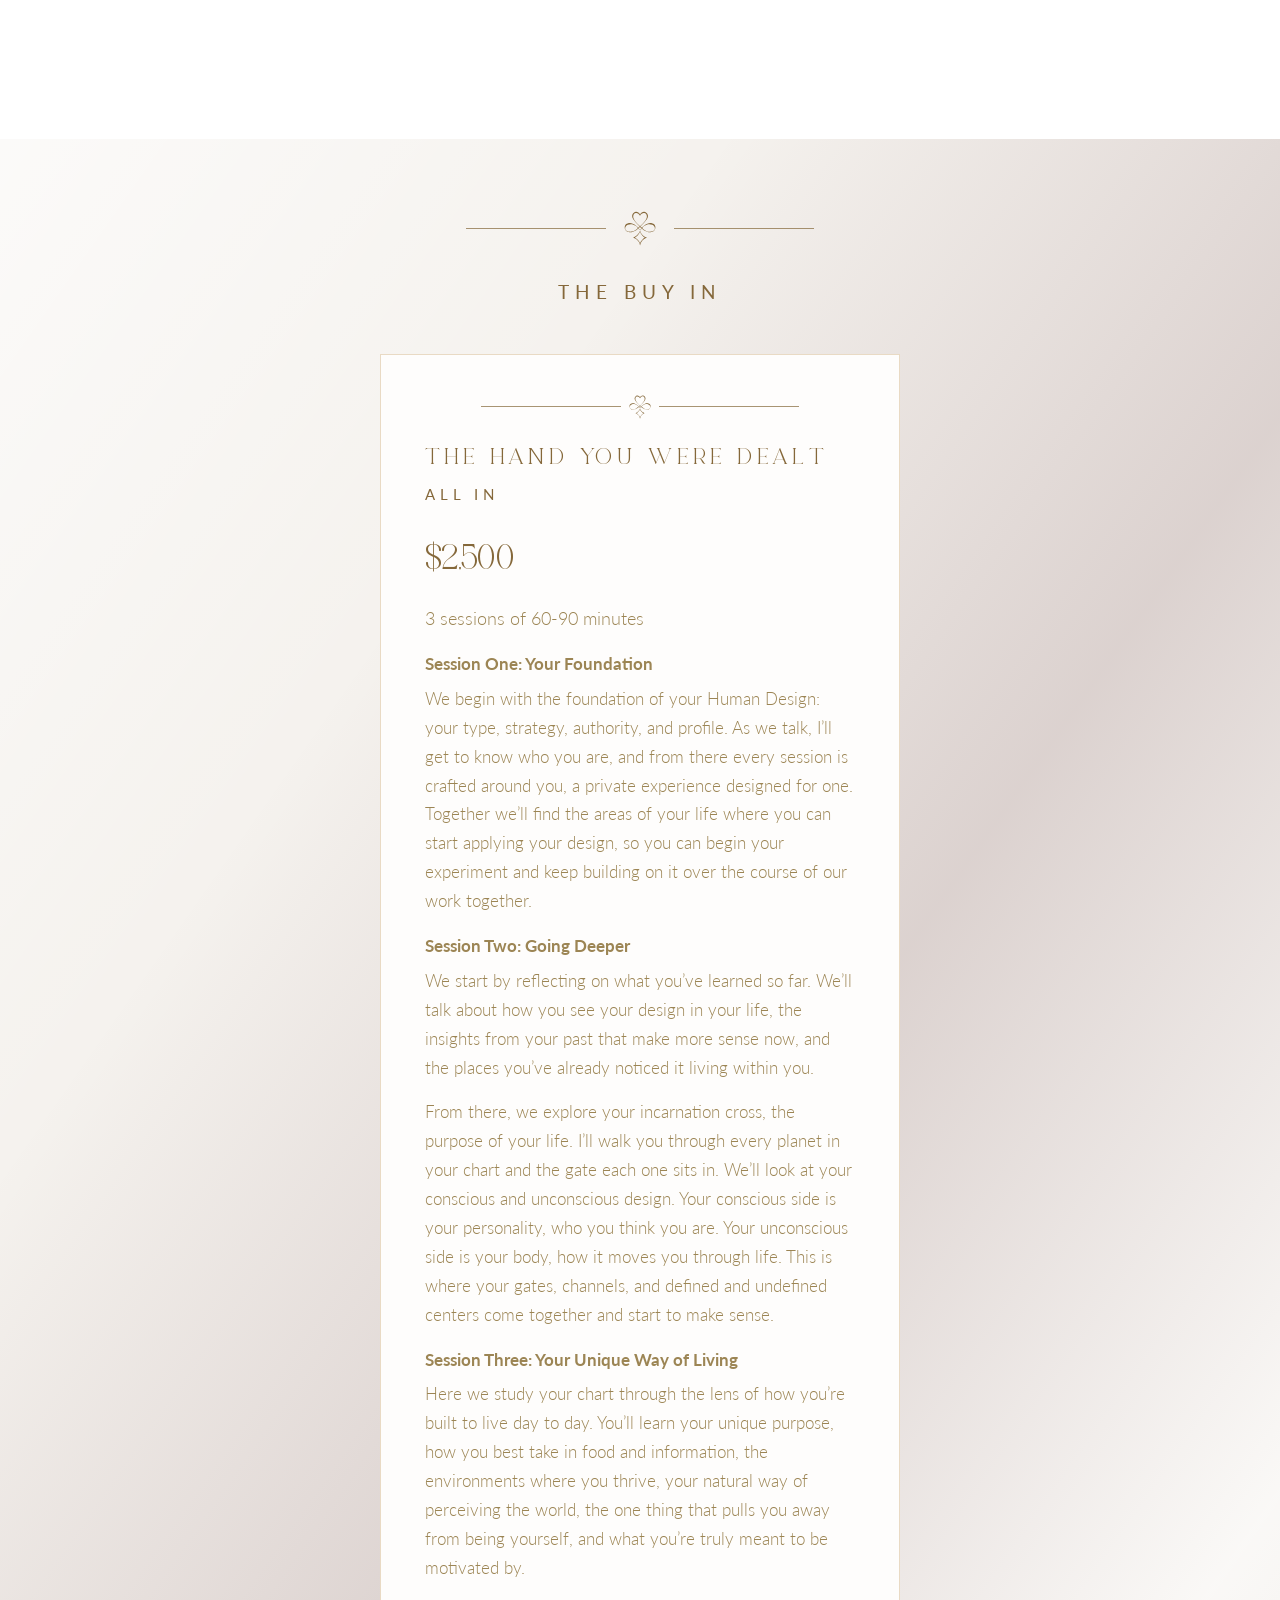
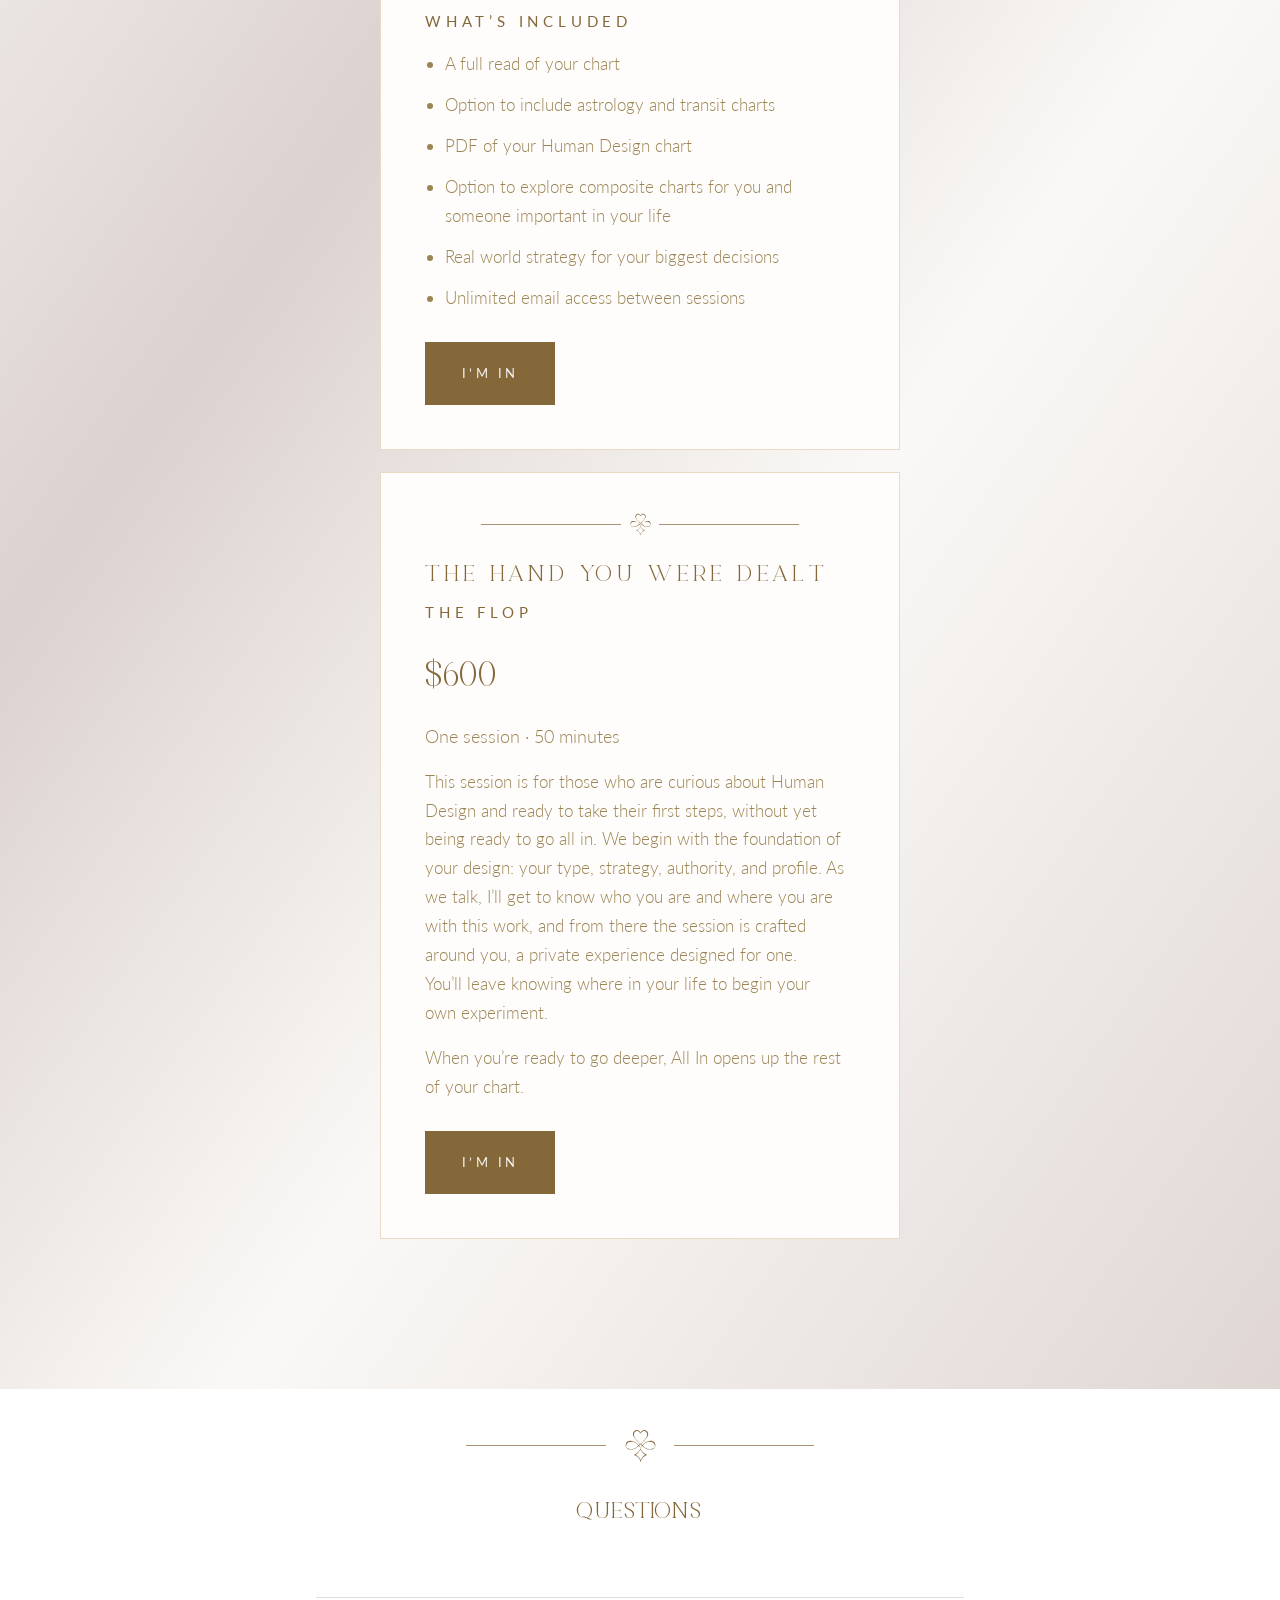
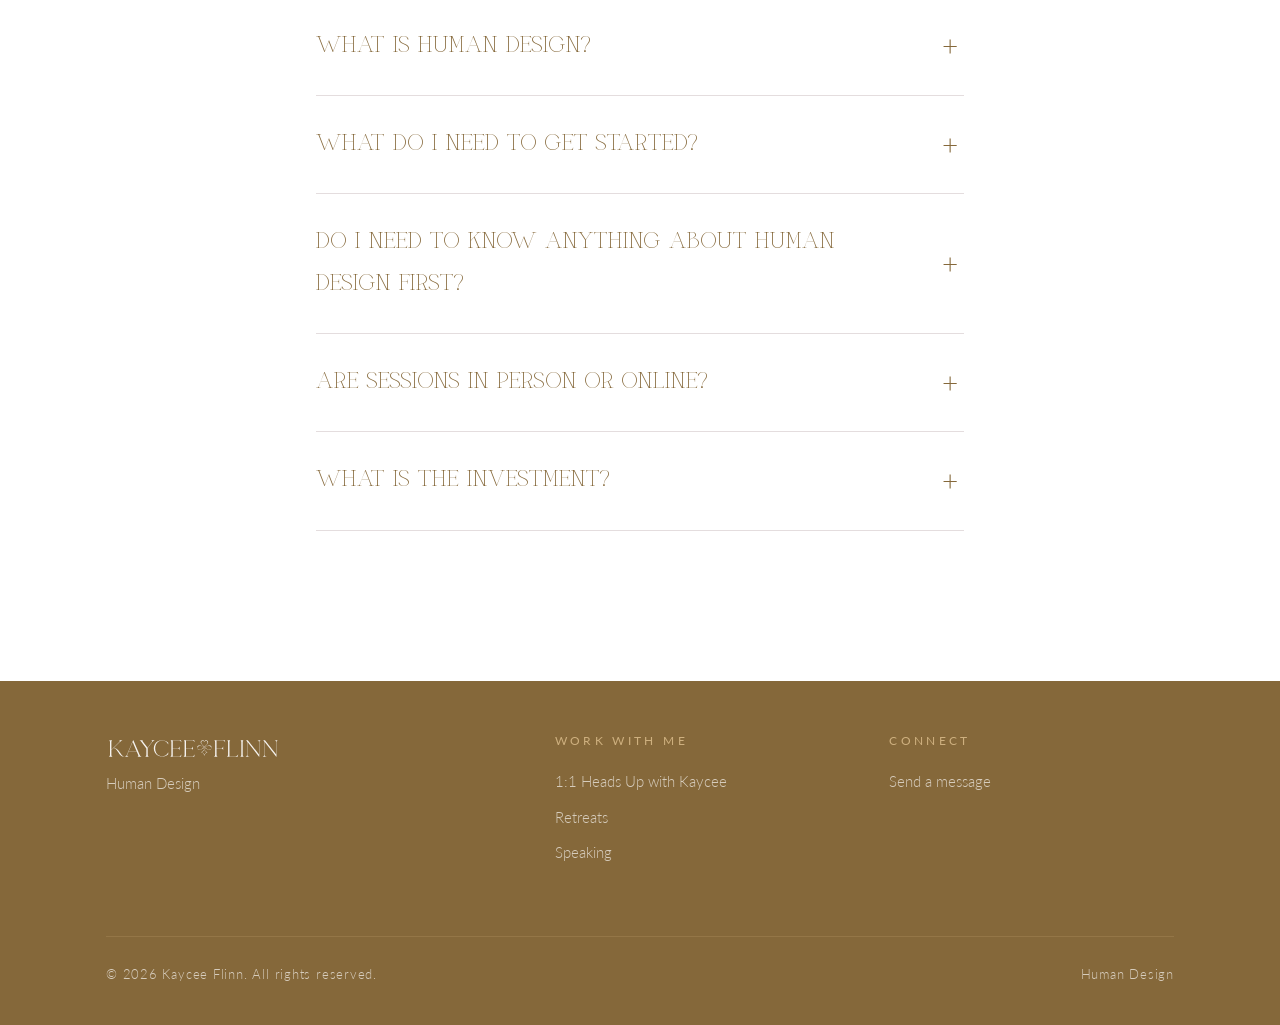
==== commit a83312c9: "Restructure offer cards, add Why Work With Me section, fix mobile menu scroll lock - all-in.html: ad" ====
--- a/all-in.html
+++ b/all-in.html
@@ -43,8 +43,11 @@
         <span class="eyebrow" style="display:block;font-size:12px">with Kaycee</span>
         <span class="icon-mark" aria-hidden="true" style="display:block;width:70px;margin:20px auto;color:var(--gold-deep)"></span>
         <p class="lead" style="font-size:clamp(21px, 1.8vw, 26px)">A private, deeply personal journey into your Human Design.</p>
+        <h2 style="text-transform:uppercase;margin-top:40px">Why Work With Me</h2>
+        <p class="lead">I read with intuition, years of experience, and a deep connection to this work. AI and online research can teach you the basics of Human Design. The subtle energy and electromagnetic frequencies we each carry come through in human connection. My ability to sense the energy you carry gives you a more accurate reading, one that speaks to the parts of you that AI and online research can’t reach.</p>
+        <p class="lead">Learning your design this way becomes an initiation, something you feel in your body and carry with you long after we finish.</p>
+        <div class="ornament" style="margin:28px auto"><span class="icon-mark" aria-hidden="true"></span></div>
         <p class="lead">The secrets of the universe are written here.</p>
-        <p class="lead">Go all in on a deeper understanding of yourself, and experience how rewarding it is to live as your true nature.</p>
       </div>
     </div>
   </section>
@@ -73,10 +76,18 @@
       </div>
       <div class="cards two" style="max-width:520px;grid-template-columns:1fr;margin-top:24px">
         <article class="card reveal" style="padding:40px 44px 44px">
+          <div class="ornament" style="gap:8px;margin:0 0 20px"><span class="icon-mark" aria-hidden="true" style="width:22px"></span></div>
           <span class="num" style="font-size:22px;margin-bottom:6px;text-transform:uppercase">The Hand You Were Dealt</span>
-          <span class="eyebrow" style="display:block;font-size:12px;margin-bottom:22px">One on One</span>
+          <span class="eyebrow" style="display:block;font-size:15px;margin-bottom:22px">All In</span>
           <p class="price" style="margin-bottom:16px">$2,500</p>
-          <p style="margin-bottom:26px;font-size:18px">3 sessions of 60-90 minutes</p>
+          <p style="margin-bottom:16px;font-size:18px">3 sessions of 60-90 minutes</p>
+          <p style="margin-bottom:6px;font-weight:700">Session One: Your Foundation</p>
+          <p style="margin-bottom:16px">We begin with the foundation of your Human Design: your type, strategy, authority, and profile. As we talk, I’ll get to know who you are, and from there every session is crafted around you, a private experience designed for one. Together we’ll find the areas of your life where you can start applying your design, so you can begin your experiment and keep building on it over the course of our work together.</p>
+          <p style="margin-bottom:6px;font-weight:700">Session Two: Going Deeper</p>
+          <p style="margin-bottom:16px">We start by reflecting on what you’ve learned so far. We’ll talk about how you see your design in your life, the insights from your past that make more sense now, and the places you’ve already noticed it living within you.</p>
+          <p style="margin-bottom:16px">From there, we explore your incarnation cross, the purpose of your life. I’ll walk you through every planet in your chart and the gate each one sits in. We’ll look at your conscious and unconscious design. Your conscious side is your personality, who you think you are. Your unconscious side is your body, how it moves you through life. This is where your gates, channels, and defined and undefined centers come together and start to make sense.</p>
+          <p style="margin-bottom:6px;font-weight:700">Session Three: Your Unique Way of Living</p>
+          <p style="margin-bottom:26px">Here we study your chart through the lens of how you’re built to live day to day. You’ll learn your unique purpose, how you best take in food and information, the environments where you thrive, your natural way of perceiving the world, the one thing that pulls you away from being yourself, and what you’re truly meant to be motivated by.</p>
           <span class="eyebrow" style="display:block;font-size:15px;margin-bottom:16px">What’s included</span>
           <ul style="list-style:disc;padding-left:20px;margin:0 0 30px;color:var(--ink-soft)">
             <li style="padding-bottom:12px">A full read of your chart</li>
@@ -87,6 +98,16 @@
             <li style="padding-bottom:0">Unlimited email access between sessions</li>
           </ul>
           <div class="btn-row"><a class="btn" href="https://buy.stripe.com/28E28q8239JV4Gbce34sE01" target="_blank" rel="noopener">I’M IN</a></div>
+        </article>
+        <article class="card reveal" style="padding:40px 44px 44px">
+          <div class="ornament" style="gap:8px;margin:0 0 20px"><span class="icon-mark" aria-hidden="true" style="width:22px"></span></div>
+          <span class="num" style="font-size:22px;margin-bottom:6px;text-transform:uppercase">The Hand You Were Dealt</span>
+          <span class="eyebrow" style="display:block;font-size:15px;margin-bottom:22px">The Flop</span>
+          <p class="price" style="margin-bottom:16px">$600</p>
+          <p style="margin-bottom:16px;font-size:18px">One session · 50 minutes</p>
+          <p style="margin-bottom:16px">This session is for those who are curious about Human Design and ready to take their first steps, without yet being ready to go all in. We begin with the foundation of your design: your type, strategy, authority, and profile. As we talk, I’ll get to know who you are and where you are with this work, and from there the session is crafted around you, a private experience designed for one. You’ll leave knowing where in your life to begin your own experiment.</p>
+          <p style="margin-bottom:30px">When you’re ready to go deeper, All In opens up the rest of your chart.</p>
+          <div class="btn-row"><a class="btn" href="https://buy.stripe.com/00w4gydmn09l5Kf0vl4sE02" target="_blank" rel="noopener">I’M IN</a></div>
         </article>
       </div>
     </div>
--- a/assets/styles.css
+++ b/assets/styles.css
@@ -110,6 +110,7 @@
 .ornament::before, .ornament::after { content: ""; height: 1px; width: 140px; background: currentColor; opacity: .7; }
 .ornament-wide::before, .ornament-wide::after { width: 140px; }
 .ornament img, .ornament svg { width: 26px; height: auto; }
+.ornament .icon-mark { margin-left: 0; margin-right: 0; }
 .ornament-full { width: 100vw; position: relative; left: 50%; right: 50%; margin-left: -50vw; margin-right: -50vw; gap: 0; }
 .ornament-full::before, .ornament-full::after { width: 50%; }
 #work-with-me .eyebrow { font-size: 20px; }
@@ -174,7 +175,7 @@
 .brand-mark {
   display: block;
   height: 62px; width: auto; aspect-ratio: 1355.1 / 263.7;
-  margin-top: 6px;
+  margin-top: 0px;
   background: currentColor;
   -webkit-mask: url("logo/horizontal.svg") center / contain no-repeat;
           mask: url("logo/horizontal.svg") center / contain no-repeat;
@@ -221,7 +222,7 @@
     text-decoration: none; color: var(--ink);
   }
   .menu-open .mobile-nav { opacity: 1; visibility: visible; }
-  .menu-open { overflow: hidden; }
+  .menu-open { position: fixed; left: 0; right: 0; overflow: hidden; width: 100%; }
   .brand-mark { height: 46px; }
   .brand img { height: 46px; }
 }
@@ -406,7 +407,7 @@
 .card-fan.is-visible .pcard:nth-child(3) { transform: rotate(18deg) translateX(30px); }
 
 /* ---------- Offer cards ---------- */
-.offers { display: grid; grid-template-columns: repeat(3, 1fr); gap: 24px; margin-top: 60px; }
+.offers { display: grid; grid-template-columns: repeat(2, 1fr); gap: 24px; margin-top: 60px; align-items: start; }
 @media (max-width: 960px) { .offers { grid-template-columns: 1fr; max-width: 560px; margin-left: auto; margin-right: auto; } }
 .offer {
   display: flex; flex-direction: column; text-decoration: none; color: inherit;
@@ -449,14 +450,14 @@
 #for-you-if .checks li::before { background: #4a3b22; }
 
 /* ---------- Topics (speaking) ---------- */
-.topics { display: grid; gap: 22px; margin-top: 56px; }
+.topics { display: grid; grid-template-columns: repeat(3, 1fr); gap: 22px; margin-top: 56px; }
 .topic {
-  display: grid; grid-template-columns: minmax(0, 1fr) minmax(0, 1.4fr); gap: 40px;
+  display: flex; flex-direction: column; gap: 18px;
   padding: 44px; background: var(--cloud); border: 1px solid rgba(206, 176, 127, .5);
 }
-.topic h3 { color: var(--burgundy); margin: 0; }
+.topic h3 { color: var(--burgundy); margin: 0; text-transform: uppercase; }
 .topic p { margin: 0; color: var(--ink-soft); }
-@media (max-width: 760px) { .topic { grid-template-columns: 1fr; gap: 14px; padding: 32px 26px; } }
+@media (max-width: 900px) { .topics { grid-template-columns: 1fr; } }
 
 .chips { display: flex; flex-wrap: wrap; gap: 10px; margin-top: 26px; justify-content: center; }
 .chip {
@@ -495,6 +496,8 @@
 .final-cta .wrap { position: relative; }
 .final-cta h2 { color: var(--ivory); max-width: 860px; margin: 0 auto 22px; }
 .final-cta .icon-mark { width: 54px; color: var(--gold); margin: 0 auto 34px; }
+.final-cta .ornament { color: var(--gold); }
+.final-cta .ornament .icon-mark { margin-left: 0; margin-right: 0; }
 .final-cta .lead { max-width: 600px; margin: 0 auto; }
 .final-cta .btn-row { justify-content: center; }
 
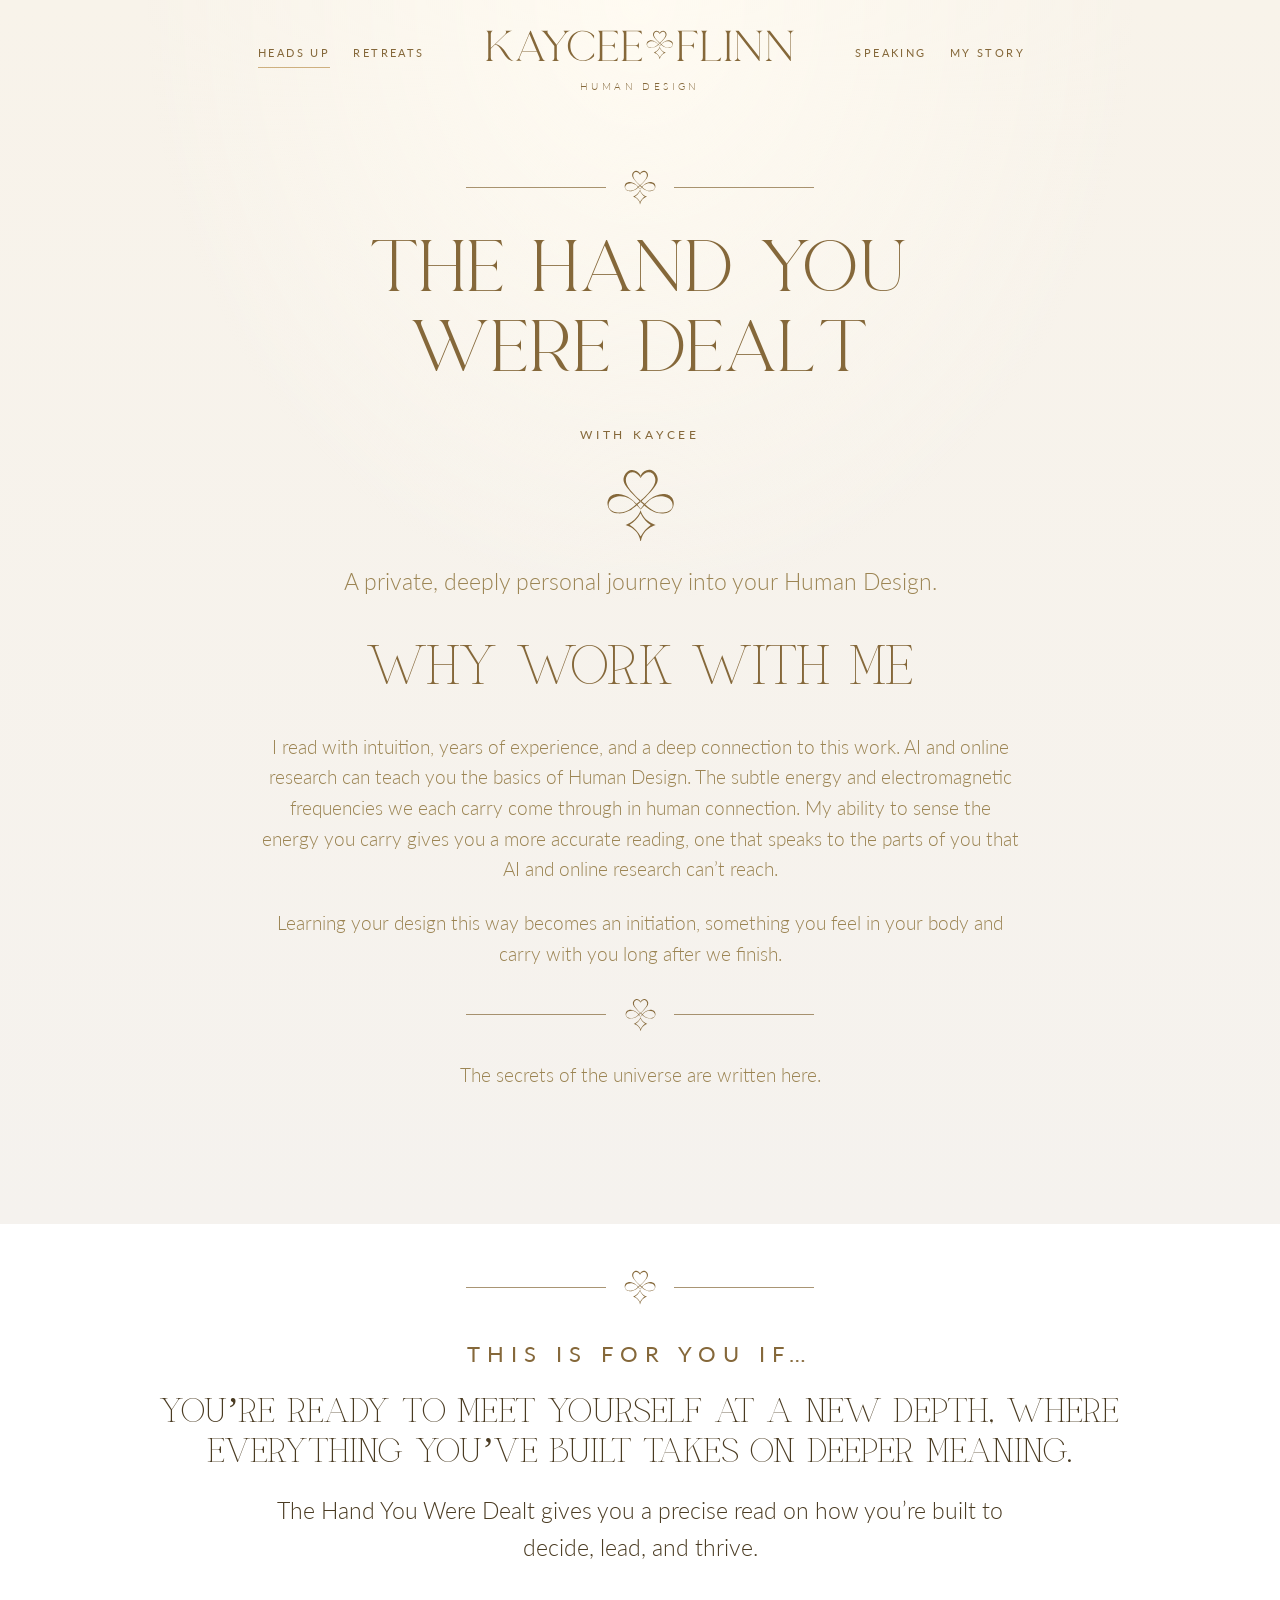
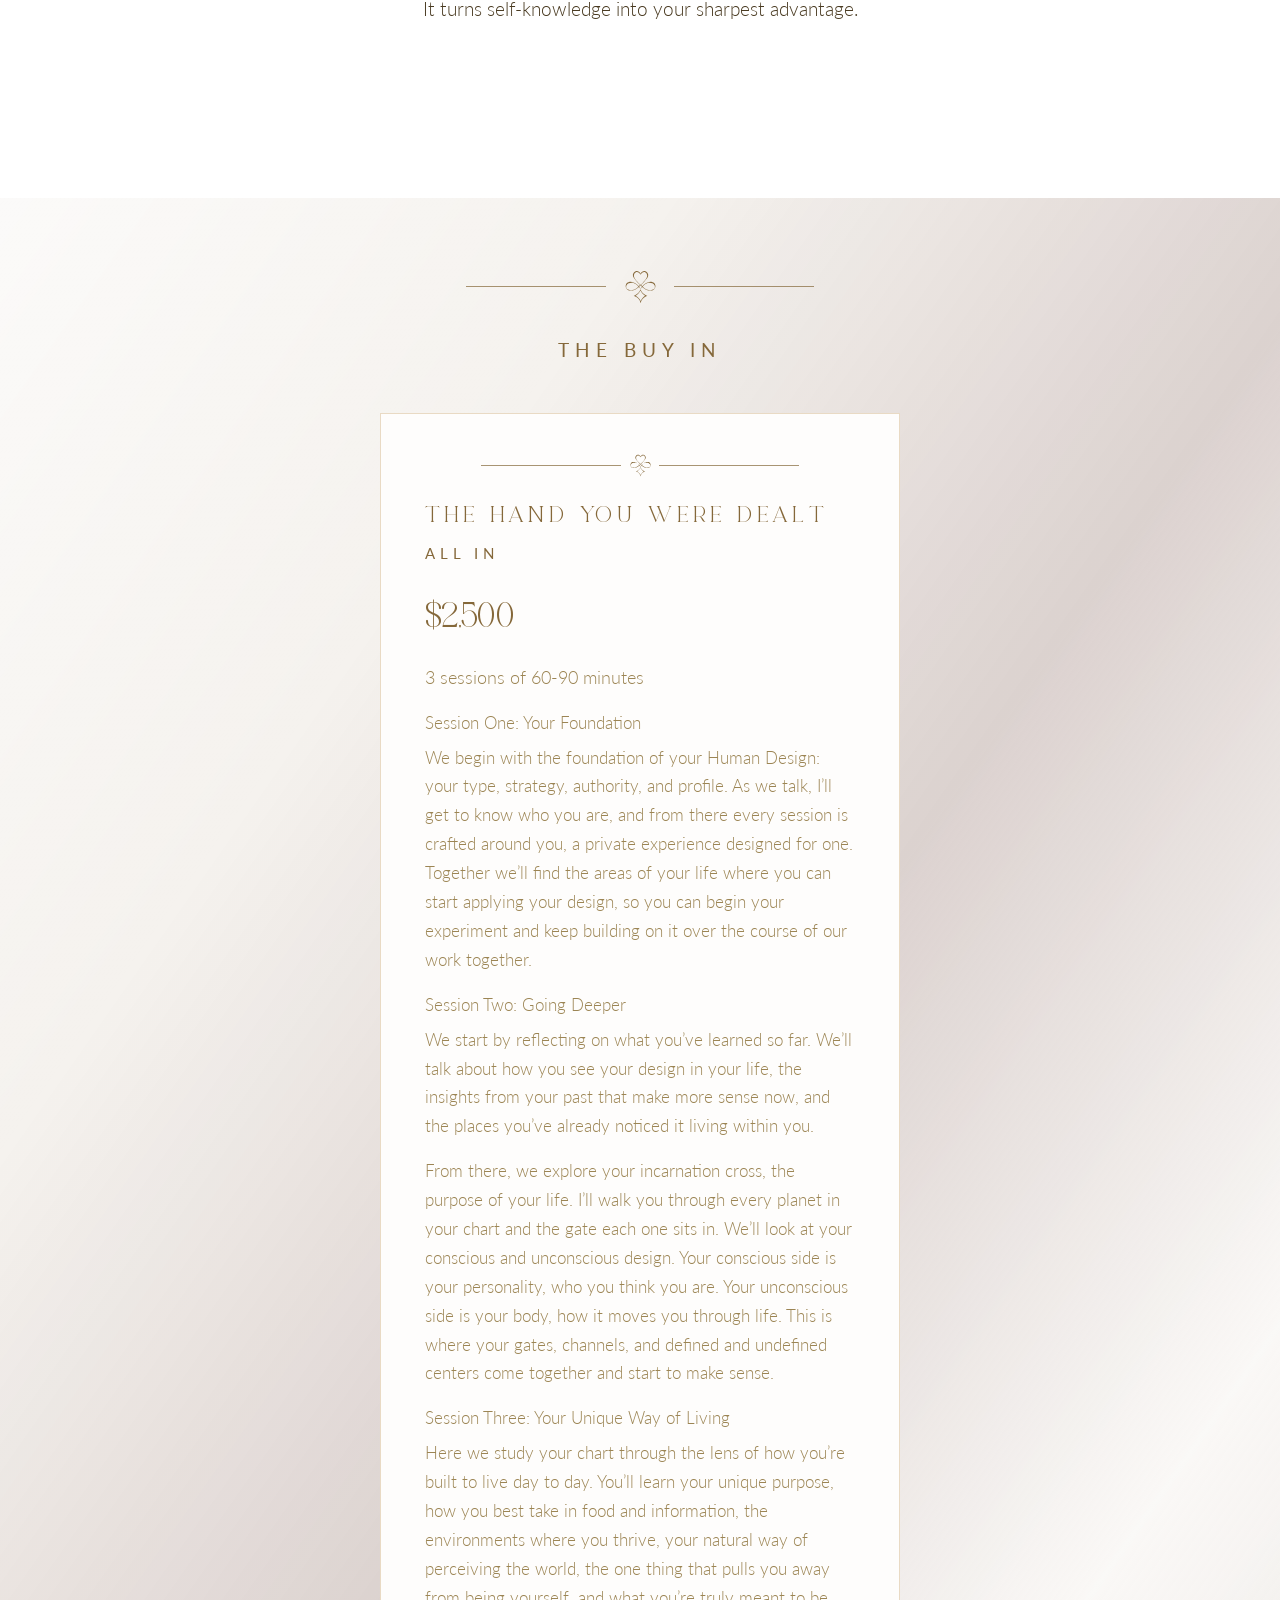
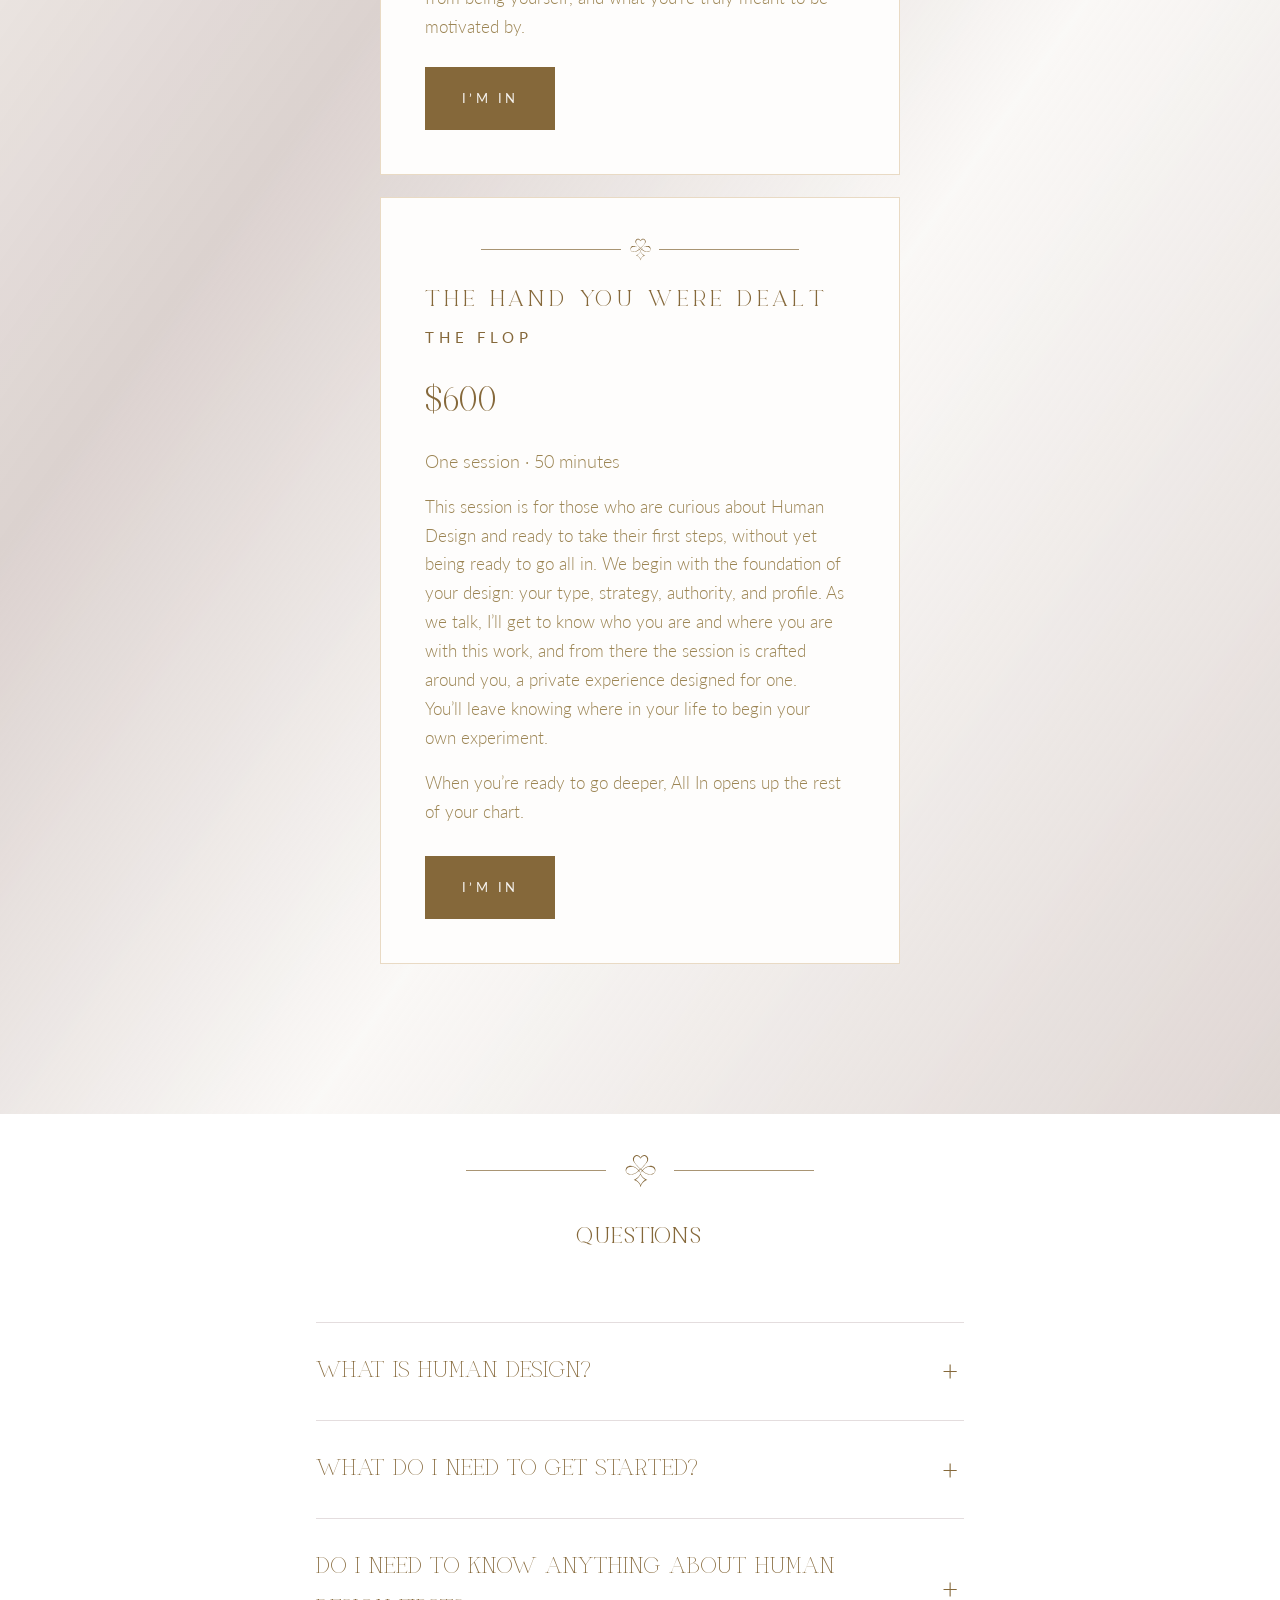
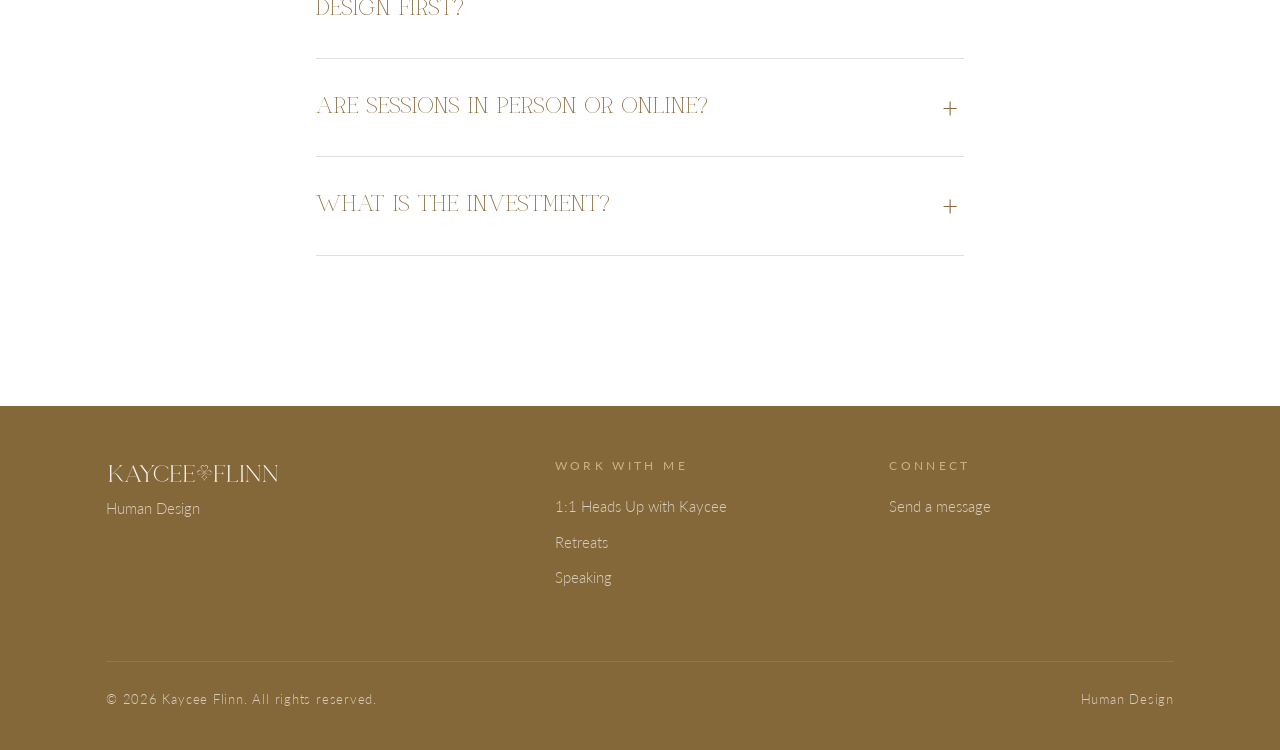
==== commit 4168b626: "Add top ornament to all-in.html hero, clean up Buy In card - Add logo ornament at the very top of th" ====
--- a/all-in.html
+++ b/all-in.html
@@ -39,6 +39,7 @@
   <section class="page-hero" style="padding-top:170px">
     <div class="wrap center">
       <div class="narrow reveal">
+        <div class="ornament" style="margin:0 auto 24px"><span class="icon-mark" aria-hidden="true"></span></div>
         <h1 style="font-family:var(--font-logo);color:var(--gold-deep);letter-spacing:.04em;text-transform:uppercase">The Hand You Were Dealt</h1>
         <span class="eyebrow" style="display:block;font-size:12px">with Kaycee</span>
         <span class="icon-mark" aria-hidden="true" style="display:block;width:70px;margin:20px auto;color:var(--gold-deep)"></span>
@@ -81,22 +82,13 @@
           <span class="eyebrow" style="display:block;font-size:15px;margin-bottom:22px">All In</span>
           <p class="price" style="margin-bottom:16px">$2,500</p>
           <p style="margin-bottom:16px;font-size:18px">3 sessions of 60-90 minutes</p>
-          <p style="margin-bottom:6px;font-weight:700">Session One: Your Foundation</p>
+          <p style="margin-bottom:6px">Session One: Your Foundation</p>
           <p style="margin-bottom:16px">We begin with the foundation of your Human Design: your type, strategy, authority, and profile. As we talk, I’ll get to know who you are, and from there every session is crafted around you, a private experience designed for one. Together we’ll find the areas of your life where you can start applying your design, so you can begin your experiment and keep building on it over the course of our work together.</p>
-          <p style="margin-bottom:6px;font-weight:700">Session Two: Going Deeper</p>
+          <p style="margin-bottom:6px">Session Two: Going Deeper</p>
           <p style="margin-bottom:16px">We start by reflecting on what you’ve learned so far. We’ll talk about how you see your design in your life, the insights from your past that make more sense now, and the places you’ve already noticed it living within you.</p>
           <p style="margin-bottom:16px">From there, we explore your incarnation cross, the purpose of your life. I’ll walk you through every planet in your chart and the gate each one sits in. We’ll look at your conscious and unconscious design. Your conscious side is your personality, who you think you are. Your unconscious side is your body, how it moves you through life. This is where your gates, channels, and defined and undefined centers come together and start to make sense.</p>
-          <p style="margin-bottom:6px;font-weight:700">Session Three: Your Unique Way of Living</p>
+          <p style="margin-bottom:6px">Session Three: Your Unique Way of Living</p>
           <p style="margin-bottom:26px">Here we study your chart through the lens of how you’re built to live day to day. You’ll learn your unique purpose, how you best take in food and information, the environments where you thrive, your natural way of perceiving the world, the one thing that pulls you away from being yourself, and what you’re truly meant to be motivated by.</p>
-          <span class="eyebrow" style="display:block;font-size:15px;margin-bottom:16px">What’s included</span>
-          <ul style="list-style:disc;padding-left:20px;margin:0 0 30px;color:var(--ink-soft)">
-            <li style="padding-bottom:12px">A full read of your chart</li>
-            <li style="padding-bottom:12px">Option to include astrology and transit charts</li>
-            <li style="padding-bottom:12px">PDF of your Human Design chart</li>
-            <li style="padding-bottom:12px">Option to explore composite charts for you and someone important in your life</li>
-            <li style="padding-bottom:12px">Real world strategy for your biggest decisions</li>
-            <li style="padding-bottom:0">Unlimited email access between sessions</li>
-          </ul>
           <div class="btn-row"><a class="btn" href="https://buy.stripe.com/28E28q8239JV4Gbce34sE01" target="_blank" rel="noopener">I’M IN</a></div>
         </article>
         <article class="card reveal" style="padding:40px 44px 44px">
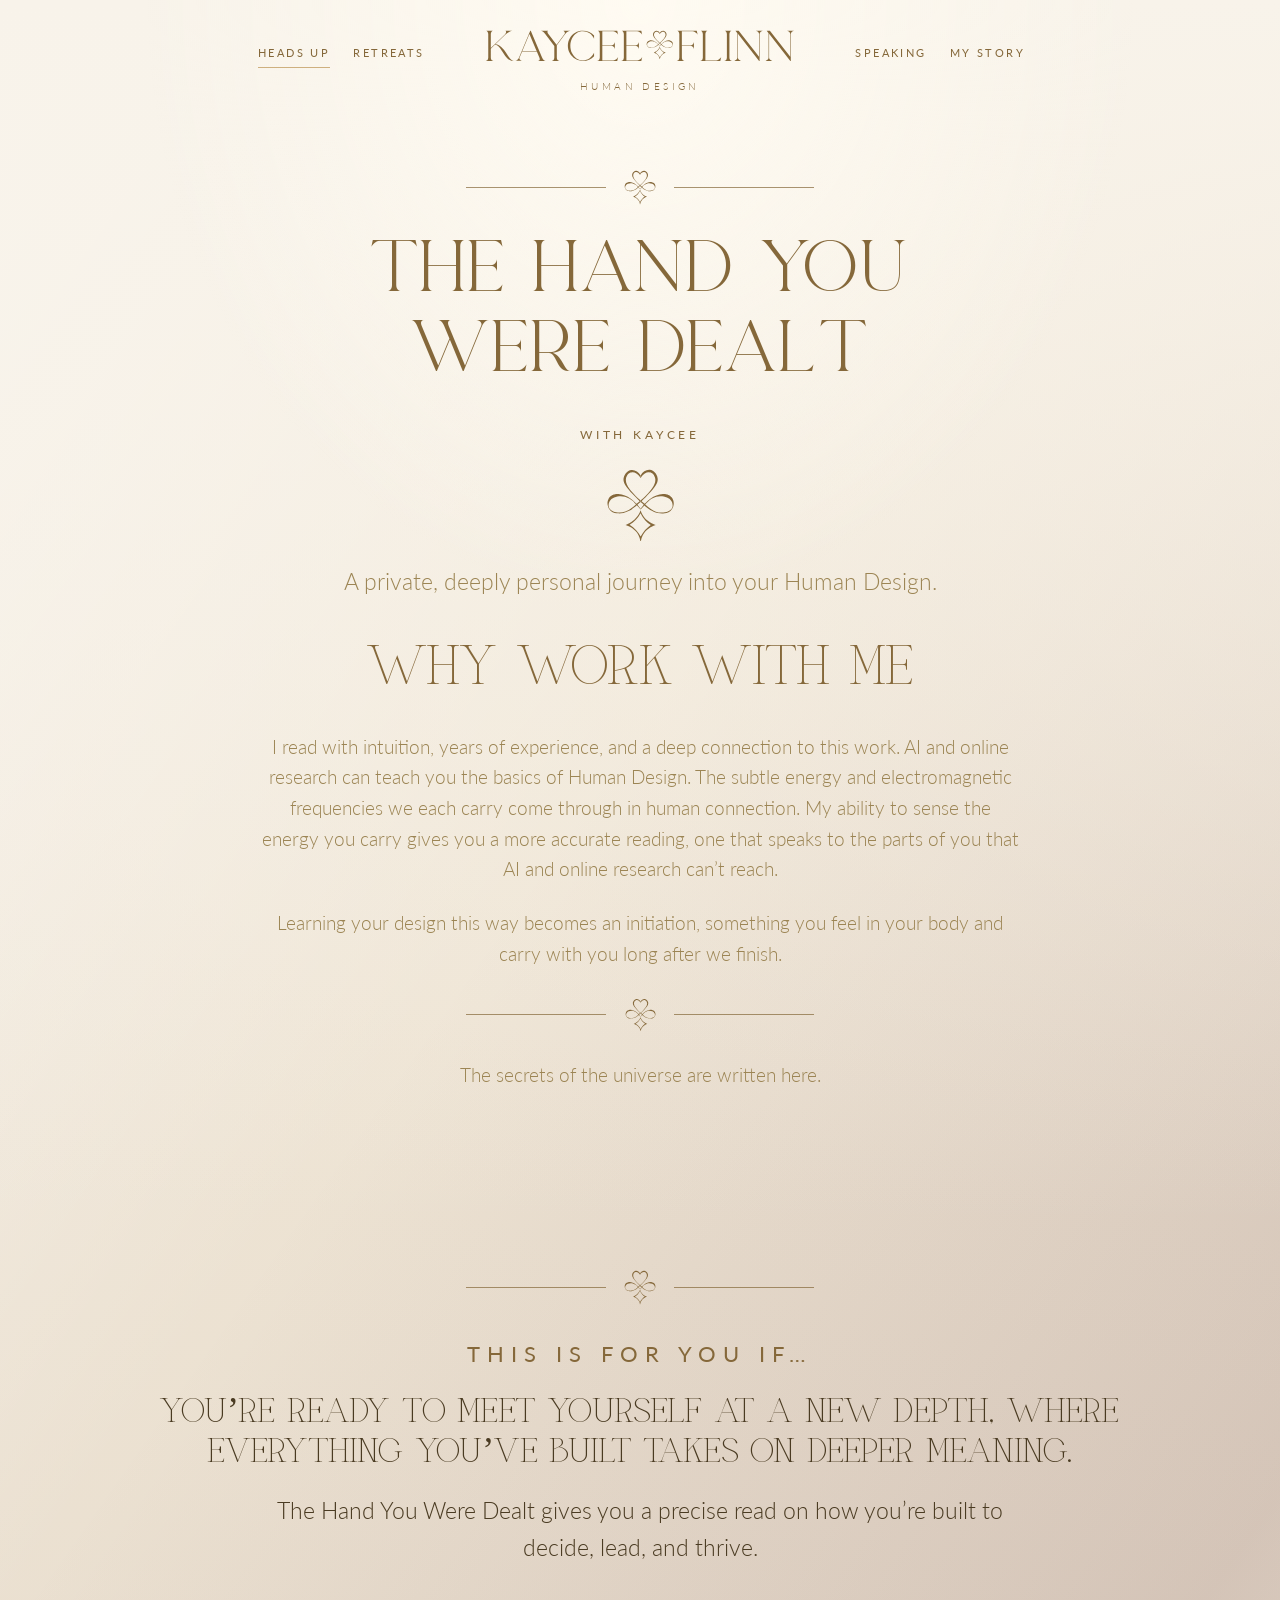
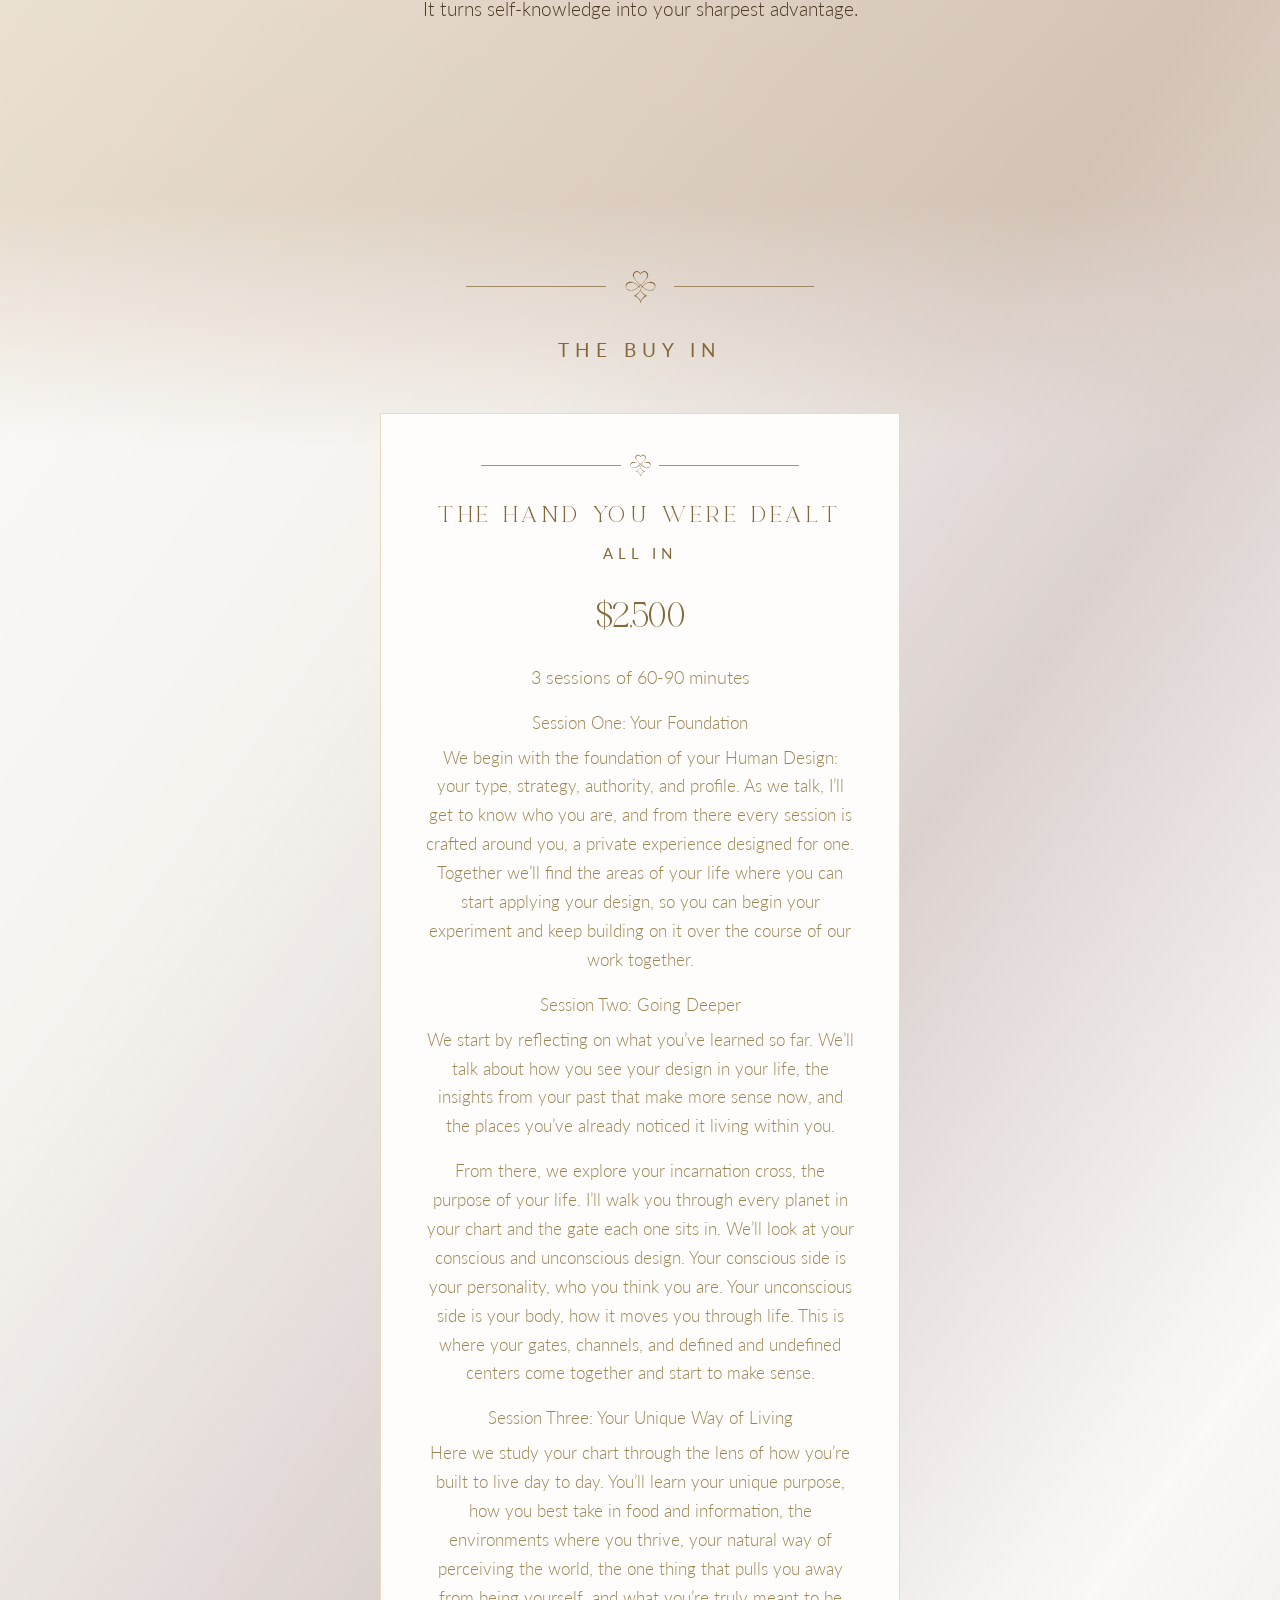
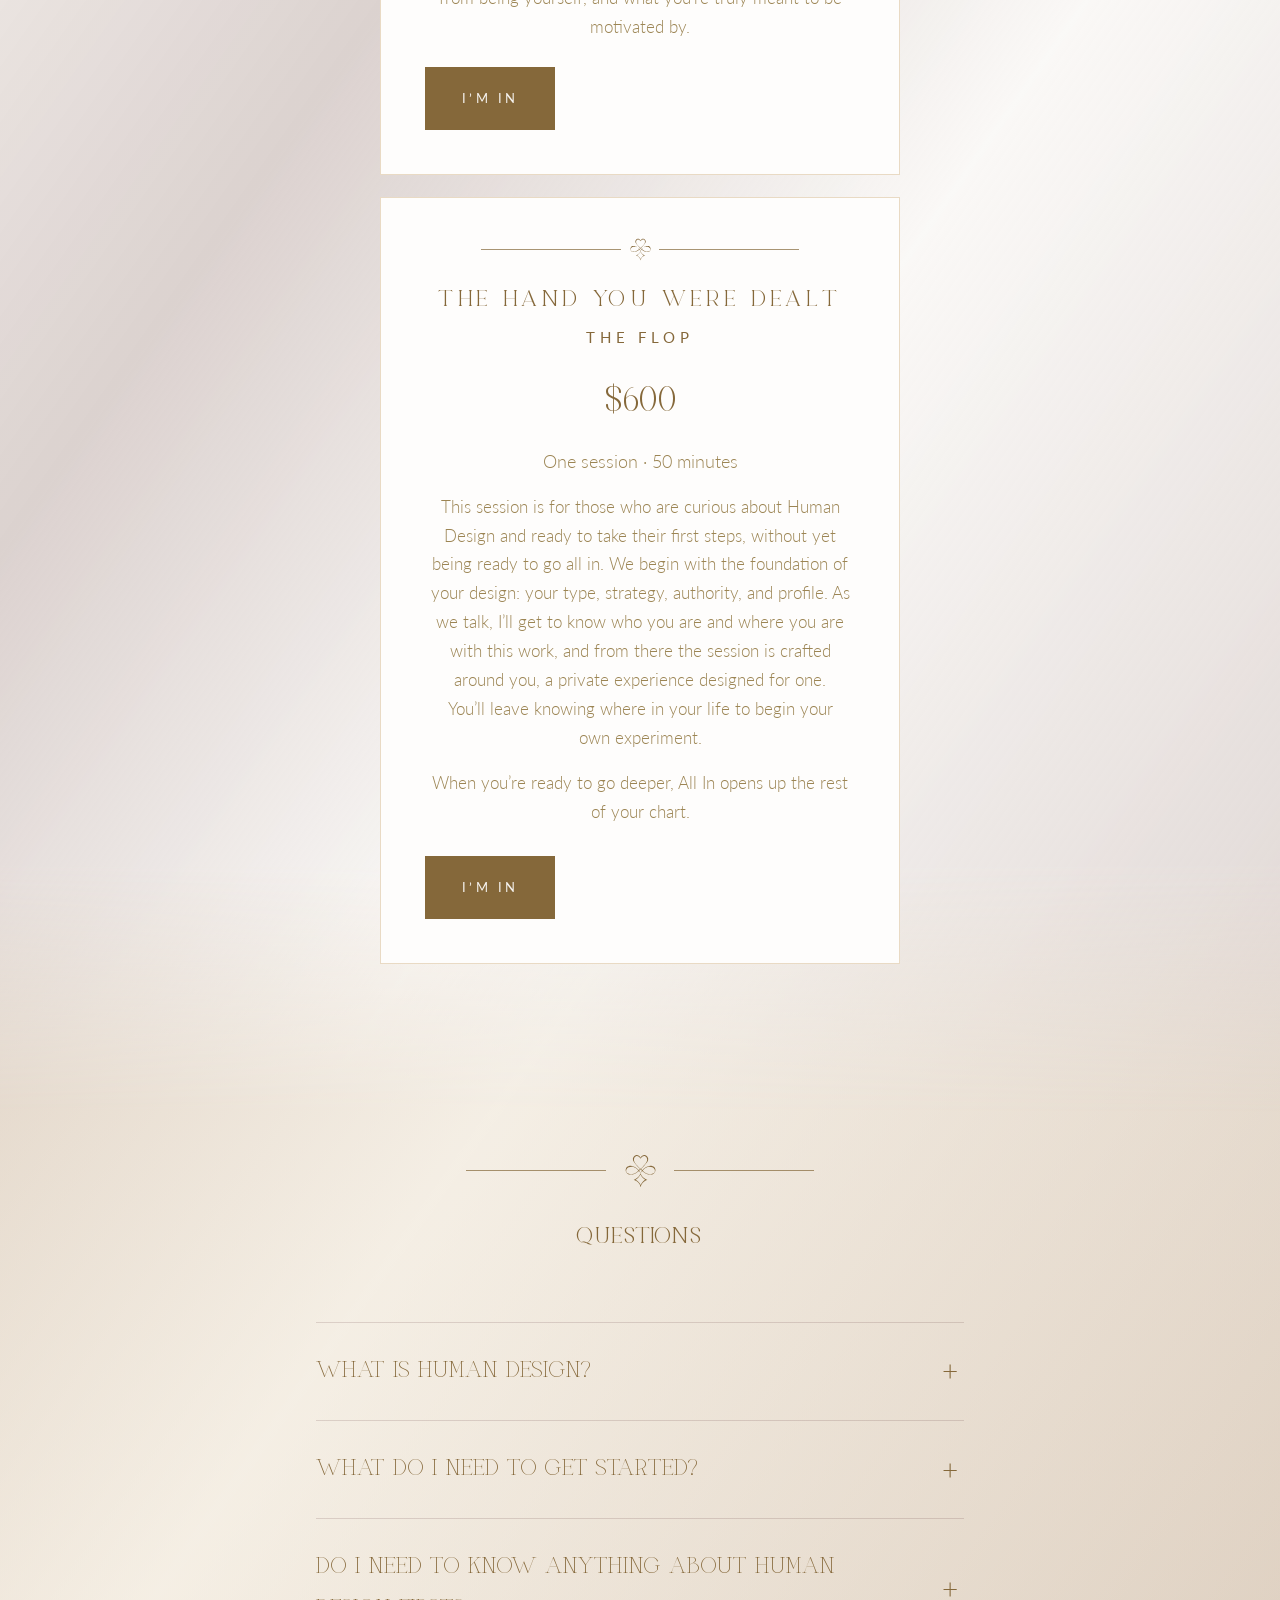
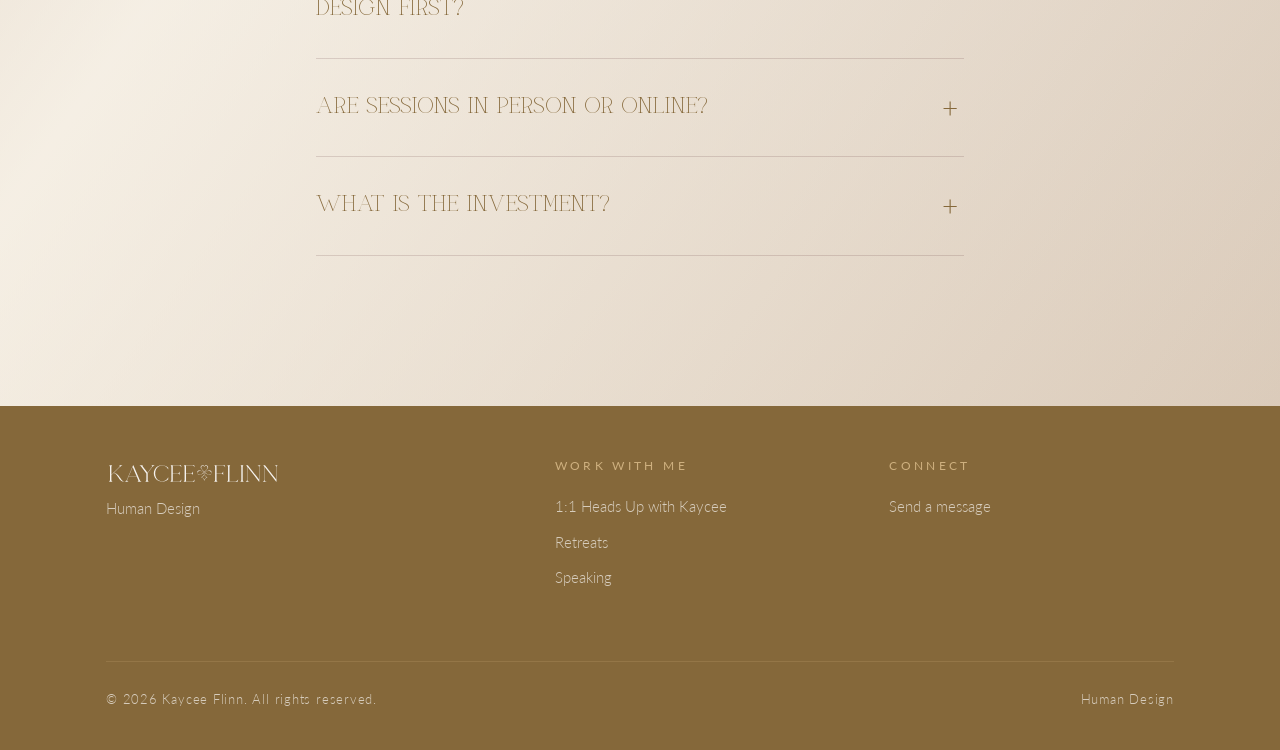
==== commit 0ceaae7a: "Fix section-seam blending, card text centering, and contact page spacing - styles.css: fix hard seam" ====
--- a/all-in.html
+++ b/all-in.html
@@ -75,7 +75,7 @@
         <div class="ornament" style="margin-top:-16px"><span class="icon-mark" aria-hidden="true"></span></div>
         <span class="eyebrow" style="font-size:19px">The Buy In</span>
       </div>
-      <div class="cards two" style="max-width:520px;grid-template-columns:1fr;margin-top:24px">
+      <div class="cards two" style="max-width:520px;grid-template-columns:1fr;margin-top:24px;text-align:center">
         <article class="card reveal" style="padding:40px 44px 44px">
           <div class="ornament" style="gap:8px;margin:0 0 20px"><span class="icon-mark" aria-hidden="true" style="width:22px"></span></div>
           <span class="num" style="font-size:22px;margin-bottom:6px;text-transform:uppercase">The Hand You Were Dealt</span>
--- a/assets/styles.css
+++ b/assets/styles.css
@@ -45,7 +45,6 @@
   background:
     linear-gradient(125deg, rgba(255,255,255,.65) 0%, rgba(255,255,255,0) 22%, rgba(66,15,21,.14) 45%, rgba(255,255,255,.5) 68%, rgba(66,15,21,.12) 100%),
     linear-gradient(195deg, #f4ebda 0%, var(--beige) 45%, #ecdfc8 100%);
-  background-attachment: fixed;
   color: var(--ink);
   font-family: var(--font-body);
   font-size: clamp(17px, 1.15vw, 19px);
@@ -93,9 +92,16 @@
 .section { padding: var(--section) 0; position: relative; }
 .center { text-align: center; }
 .center .narrow { margin-left: auto; margin-right: auto; }
-.bg-ivory { background: linear-gradient(125deg, rgba(255,255,255,.65) 0%, rgba(255,255,255,0) 22%, rgba(66,15,21,.14) 45%, rgba(255,255,255,.5) 68%, rgba(66,15,21,.12) 100%), var(--ivory); }
-.bg-beige { background: linear-gradient(125deg, rgba(255,255,255,.65) 0%, rgba(255,255,255,0) 22%, rgba(66,15,21,.14) 45%, rgba(255,255,255,.5) 68%, rgba(66,15,21,.12) 100%), var(--beige); }
-.bg-burgundy { background: linear-gradient(125deg, rgba(255,255,255,.16) 0%, rgba(255,255,255,0) 22%, rgba(0,0,0,.24) 45%, rgba(255,255,255,.12) 68%, rgba(0,0,0,.2) 100%), var(--burgundy); color: var(--ivory); }
+.bg-ivory, .bg-beige, .bg-burgundy { position: relative; }
+.bg-ivory::before, .bg-beige::before, .bg-burgundy::before {
+  content: ""; position: absolute; inset: 0; z-index: -1;
+  -webkit-mask-image: linear-gradient(to bottom, transparent 0%, #000 10%, #000 90%, transparent 100%);
+          mask-image: linear-gradient(to bottom, transparent 0%, #000 10%, #000 90%, transparent 100%);
+}
+.bg-ivory::before { background: linear-gradient(125deg, rgba(255,255,255,.65) 0%, rgba(255,255,255,0) 22%, rgba(66,15,21,.14) 45%, rgba(255,255,255,.5) 68%, rgba(66,15,21,.12) 100%), var(--ivory); }
+.bg-beige::before { background: linear-gradient(125deg, rgba(255,255,255,.65) 0%, rgba(255,255,255,0) 22%, rgba(66,15,21,.14) 45%, rgba(255,255,255,.5) 68%, rgba(66,15,21,.12) 100%), var(--beige); }
+.bg-burgundy::before { background: linear-gradient(125deg, rgba(255,255,255,.16) 0%, rgba(255,255,255,0) 22%, rgba(0,0,0,.24) 45%, rgba(255,255,255,.12) 68%, rgba(0,0,0,.2) 100%), var(--burgundy); }
+.bg-burgundy { color: var(--ivory); }
 .on-dark .lead, .bg-burgundy .lead { color: rgba(245, 242, 238, .78); }
 
 .split { display: grid; grid-template-columns: 1fr 1fr; gap: clamp(40px, 7vw, 110px); align-items: center; }
@@ -232,10 +238,7 @@
   position: relative; min-height: 100vh; min-height: 100svh;
   display: grid; place-items: center; text-align: center;
   overflow: hidden; isolation: isolate;
-  background:
-    radial-gradient(ellipse 60% 55% at 50% 38%, rgba(255, 252, 244, 1) 0%, rgba(255, 249, 238, .6) 40%, transparent 72%),
-    linear-gradient(125deg, rgba(255,255,255,.65) 0%, rgba(255,255,255,0) 22%, rgba(66,15,21,.14) 45%, rgba(255,255,255,.5) 68%, rgba(66,15,21,.12) 100%),
-    linear-gradient(195deg, #f4ebda 0%, var(--beige) 45%, #ecdfc8 100%);
+  background: radial-gradient(ellipse 60% 55% at 50% 38%, rgba(255, 252, 244, 1) 0%, rgba(255, 249, 238, .6) 40%, transparent 72%);
   padding: 90px 0 110px;
 }
 /* soft golden rays */
@@ -249,10 +252,10 @@
 @keyframes rays { from { transform: rotate(-2deg); opacity: .8; } to { transform: rotate(2deg); opacity: 1; } }
 /* drifting smoke */
 .hero::after {
-  content: ""; position: absolute; inset: auto -20% -30% -20%; height: 70%; z-index: -1;
+  content: ""; position: absolute; inset: auto -20% 10% -20%; height: 60%; z-index: -1;
   background:
-    radial-gradient(ellipse 40% 30% at 30% 60%, rgba(231, 220, 205, .7), transparent 70%),
-    radial-gradient(ellipse 35% 25% at 72% 55%, rgba(231, 220, 205, .55), transparent 70%);
+    radial-gradient(ellipse 40% 30% at 30% 30%, rgba(231, 220, 205, .7), transparent 60%),
+    radial-gradient(ellipse 35% 25% at 72% 25%, rgba(231, 220, 205, .55), transparent 60%);
   filter: blur(20px);
   animation: smoke 18s ease-in-out infinite alternate;
 }
@@ -306,7 +309,7 @@
   padding: clamp(150px, 18vw, 210px) 0 clamp(70px, 9vw, 110px);
   background:
     radial-gradient(ellipse 55% 70% at 50% 0%, rgba(255, 251, 242, 1), transparent 70%),
-    linear-gradient(180deg, #f8f3ea, var(--ivory));
+    linear-gradient(180deg, #f8f3ea, rgba(248, 243, 234, 0));
   position: relative; overflow: hidden;
 }
 .page-hero h1 { color: var(--burgundy); font-size: clamp(42px, 5.6vw, 80px); }
@@ -422,7 +425,7 @@
 .offer-body .eyebrow { margin-bottom: 12px; font-size: 11.5px; }
 .offer-body h3 { color: var(--burgundy); }
 .offer-body p { color: var(--ink-soft); flex: 1; }
-.offer-body .text-link { align-self: flex-start; }
+.offer-body .text-link { align-self: center; }
 
 /* ---------- Steps ---------- */
 .steps { display: grid; gap: 0; margin-top: 50px; }
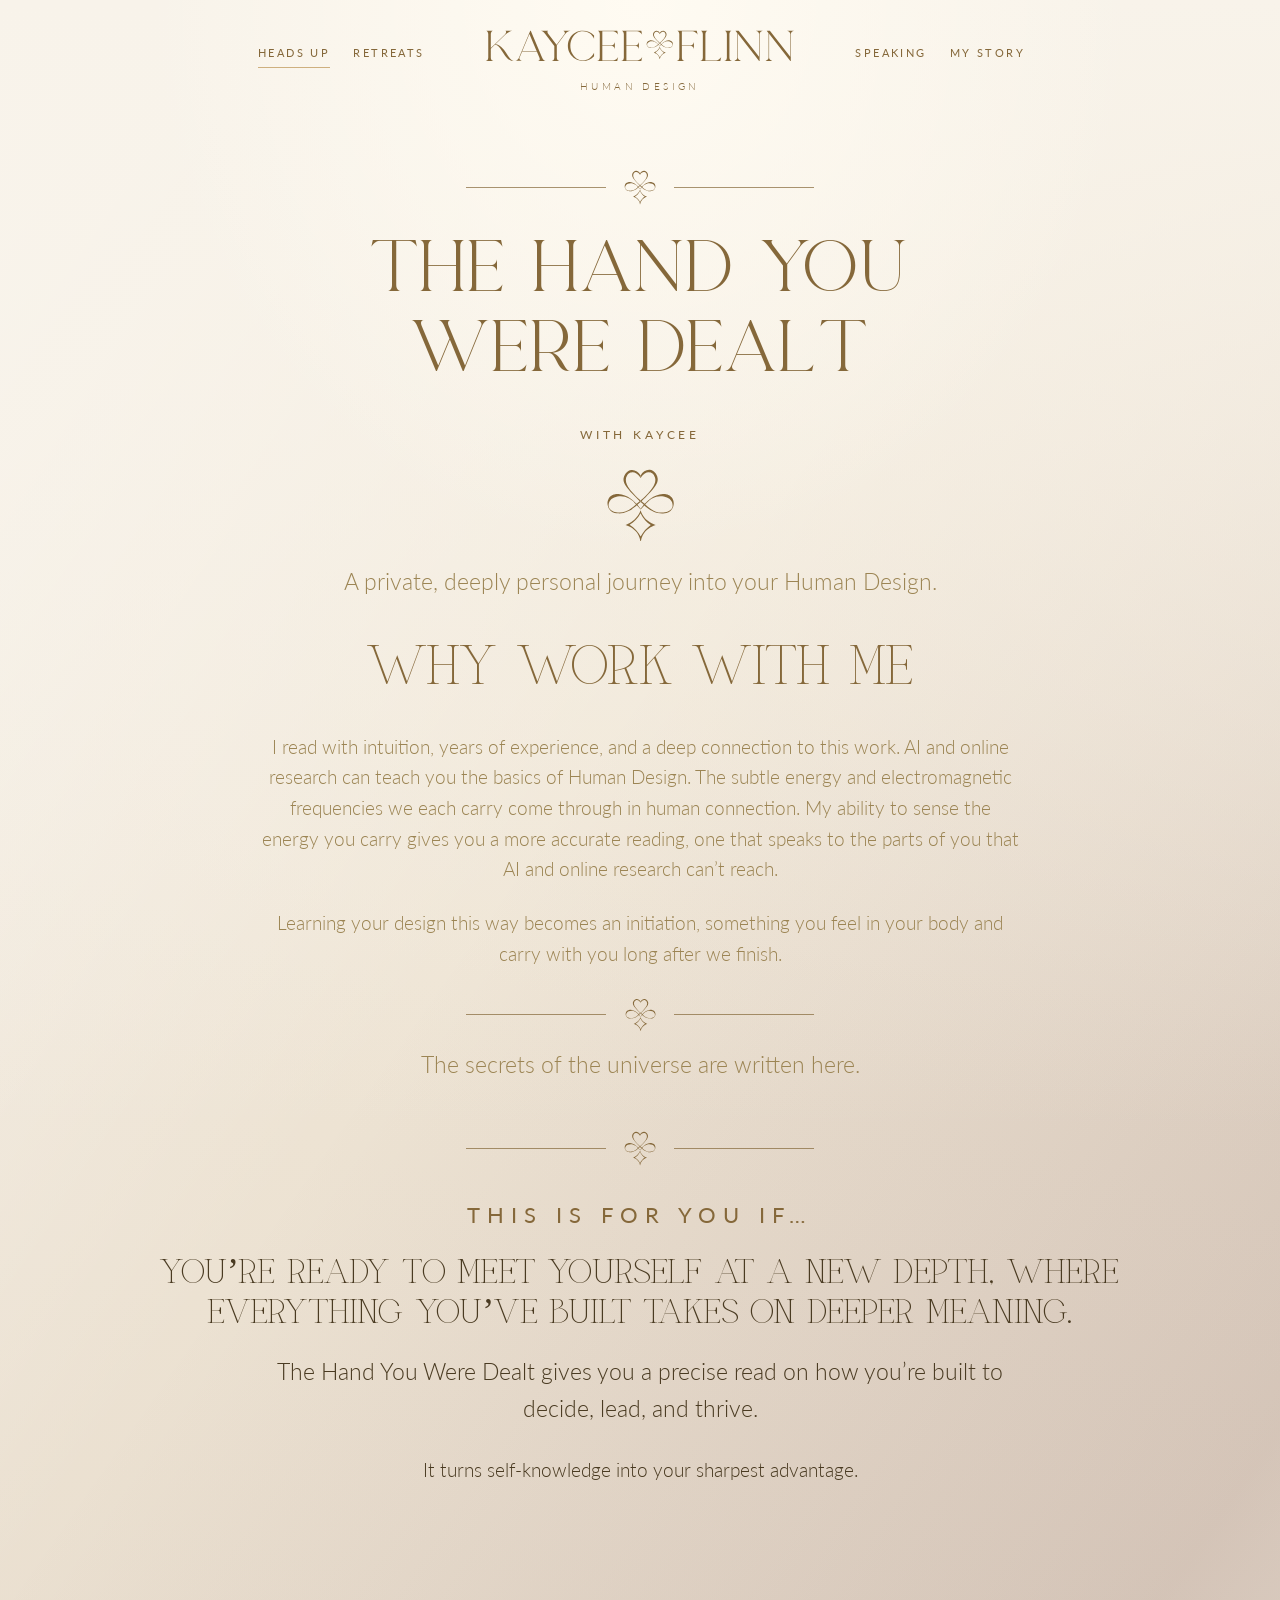
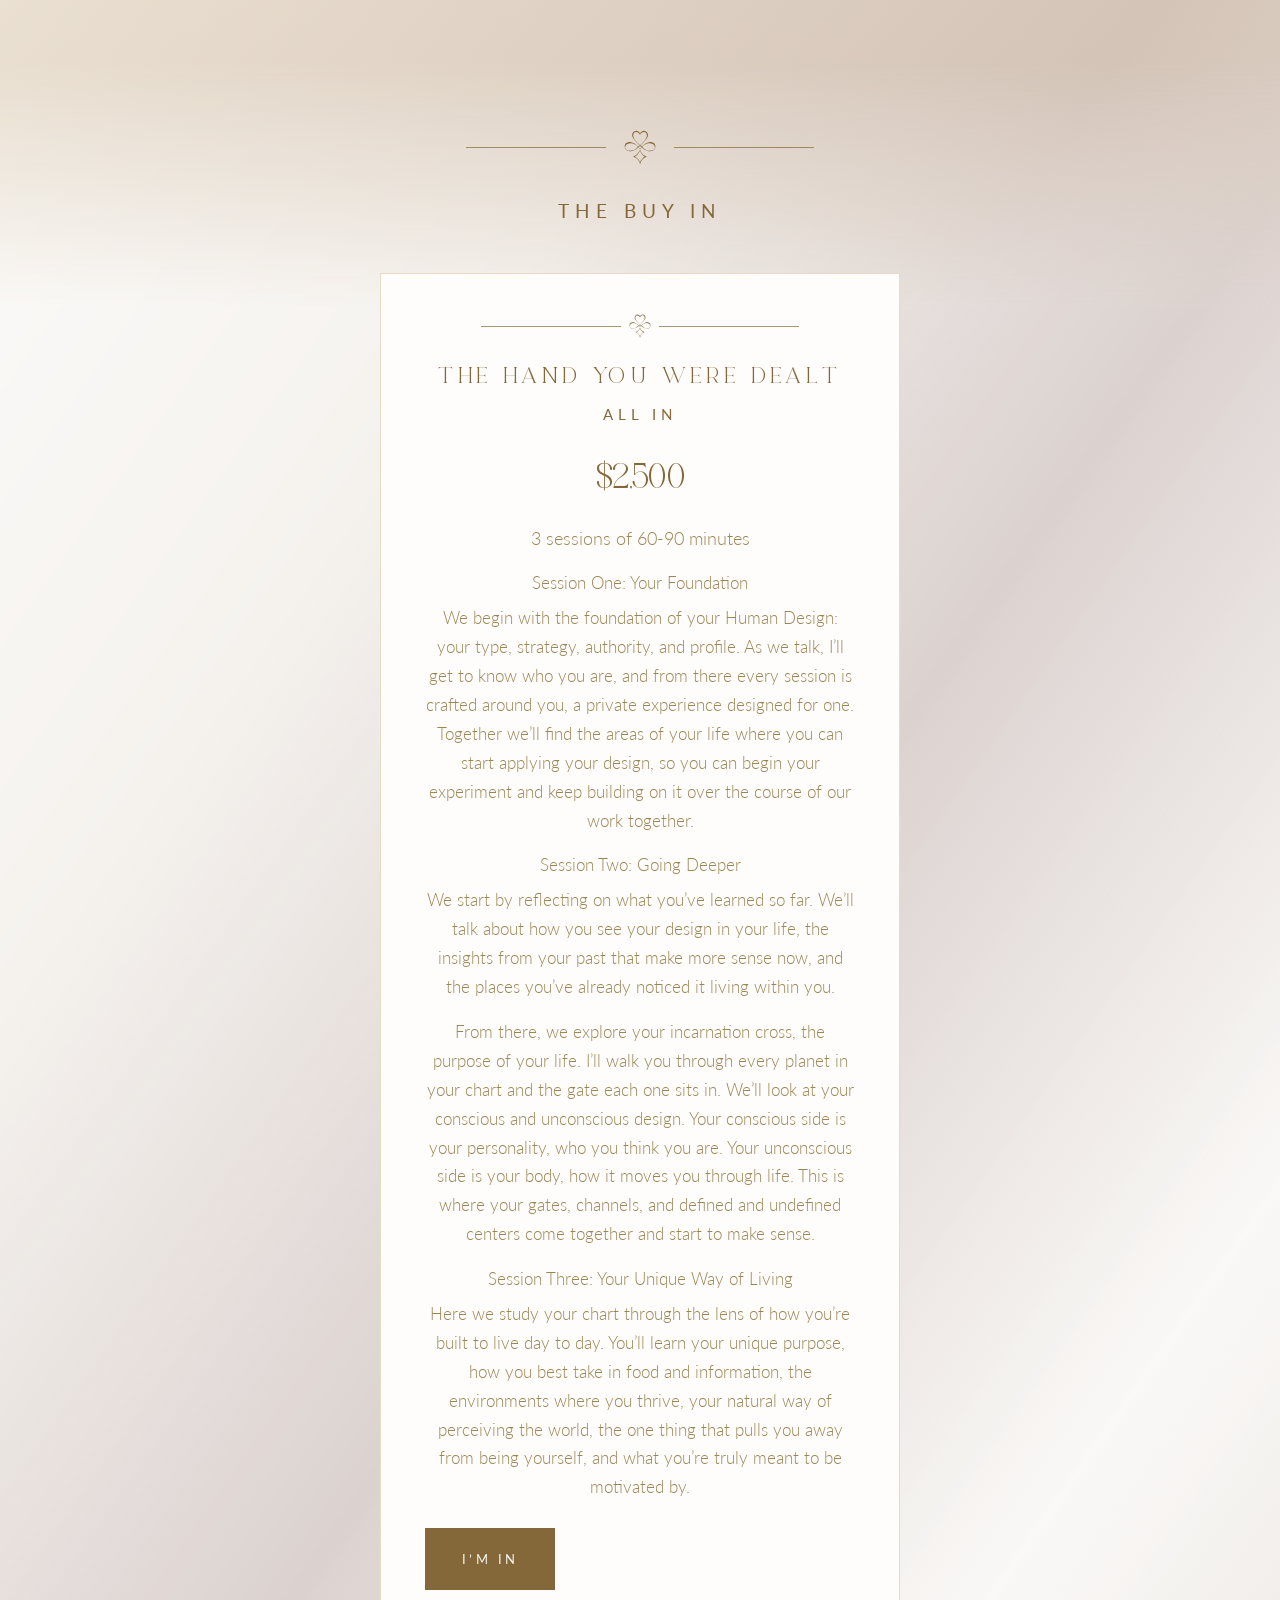
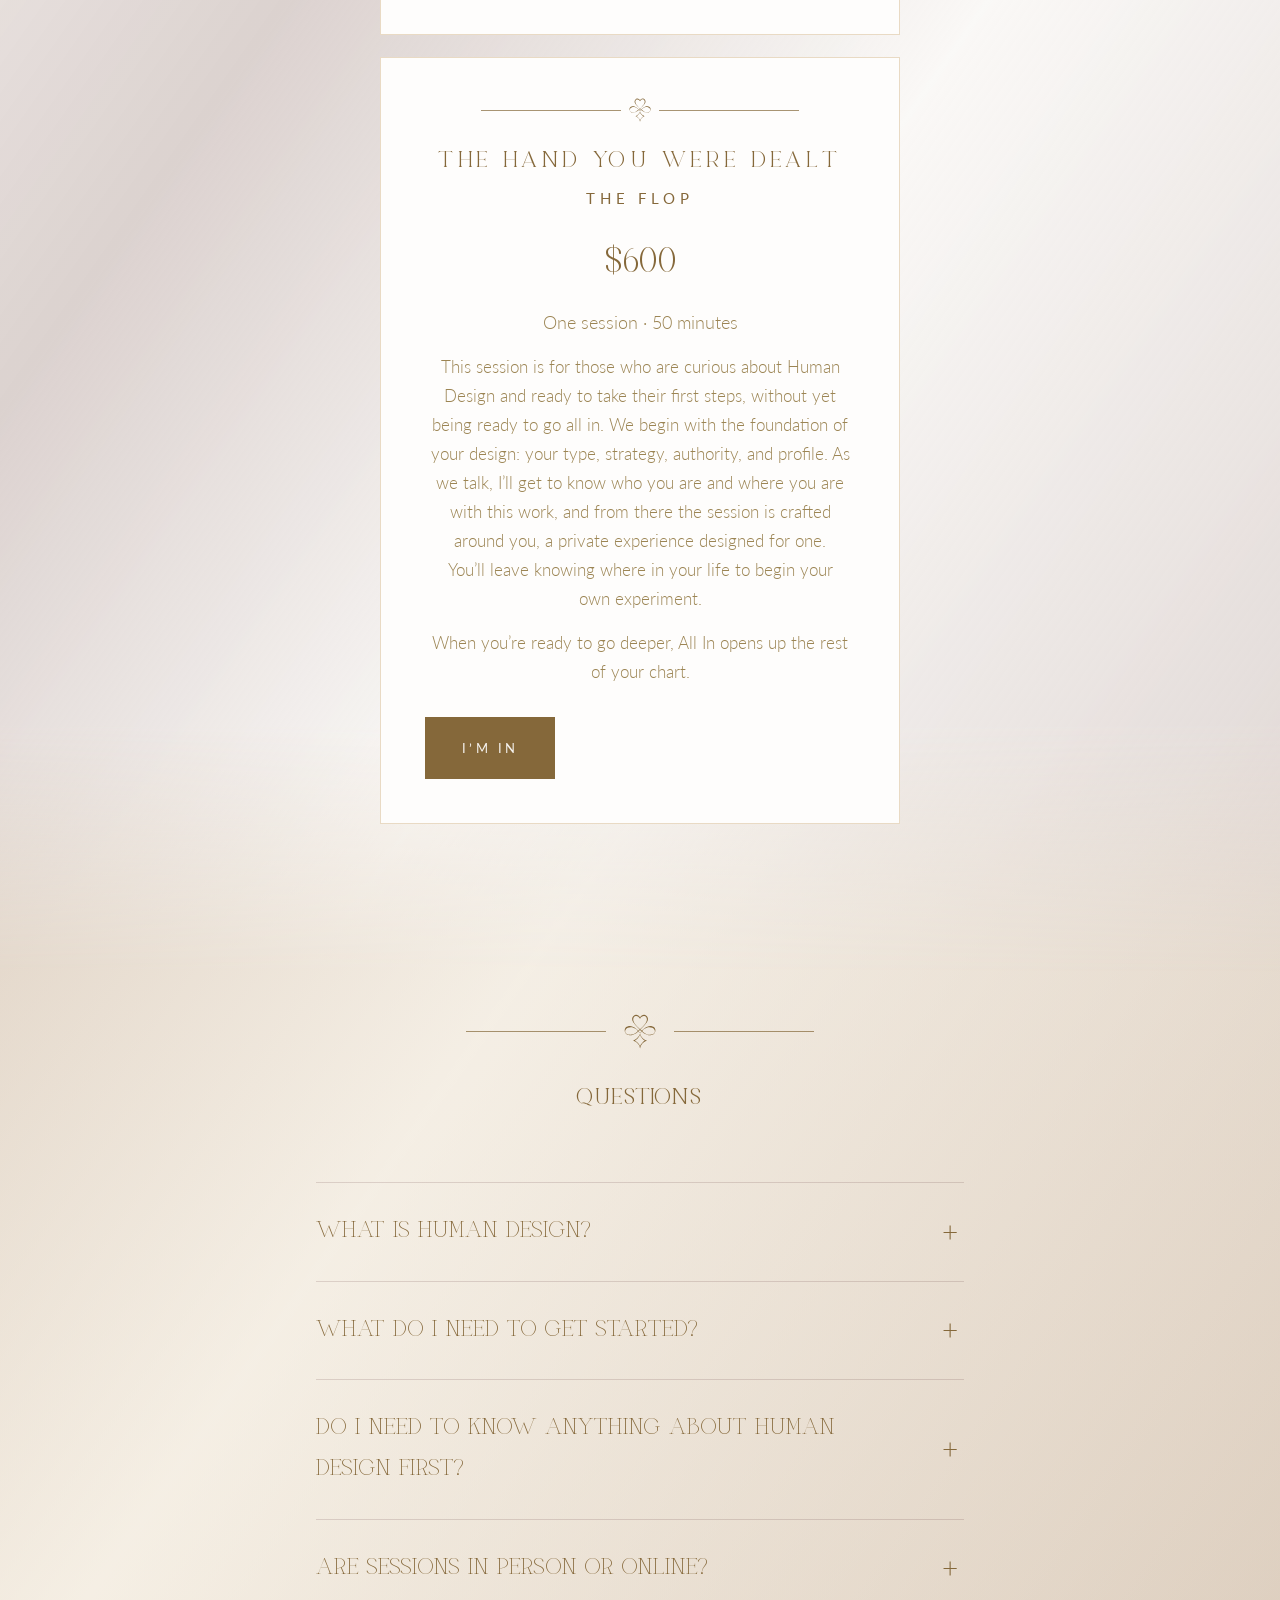
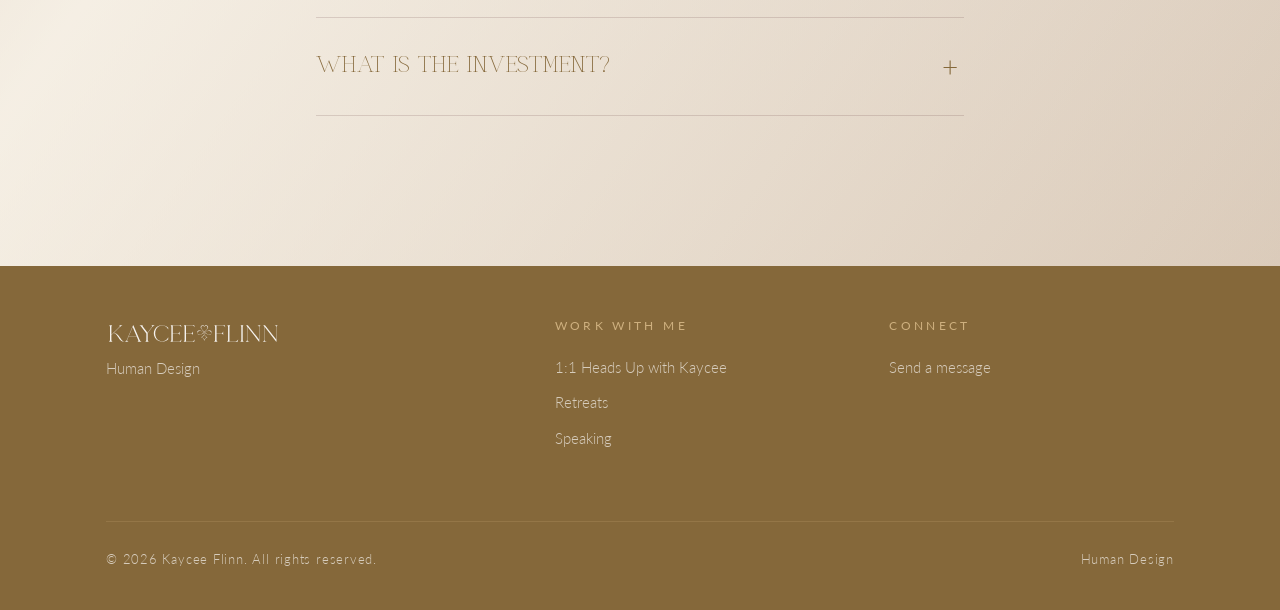
==== commit 6628d69a: "Add fading scroll-cue to more page heroes, add fading ticks to ornament icons site-wide - Add the .s" ====
--- a/all-in.html
+++ b/all-in.html
@@ -36,7 +36,7 @@
 
 <main>
 
-  <section class="page-hero" style="padding-top:170px">
+  <section class="page-hero" style="padding-top:170px;padding-bottom:20px">
     <div class="wrap center">
       <div class="narrow reveal">
         <div class="ornament" style="margin:0 auto 24px"><span class="icon-mark" aria-hidden="true"></span></div>
@@ -47,16 +47,16 @@
         <h2 style="text-transform:uppercase;margin-top:40px">Why Work With Me</h2>
         <p class="lead">I read with intuition, years of experience, and a deep connection to this work. AI and online research can teach you the basics of Human Design. The subtle energy and electromagnetic frequencies we each carry come through in human connection. My ability to sense the energy you carry gives you a more accurate reading, one that speaks to the parts of you that AI and online research can’t reach.</p>
         <p class="lead">Learning your design this way becomes an initiation, something you feel in your body and carry with you long after we finish.</p>
-        <div class="ornament" style="margin:28px auto"><span class="icon-mark" aria-hidden="true"></span></div>
-        <p class="lead">The secrets of the universe are written here.</p>
+        <div class="ornament" style="margin:28px auto 14px"><span class="icon-mark" aria-hidden="true"></span></div>
+        <p class="lead" style="font-size:clamp(21px, 1.8vw, 26px)">The secrets of the universe are written here.</p>
       </div>
     </div>
   </section>
 
-  <section class="section" id="for-you-if" style="padding-top:30px">
+  <section class="section" id="for-you-if" style="padding-top:0">
     <div class="wrap">
       <div class="center reveal">
-        <div class="ornament" style="margin-top:16px"><span class="icon-mark" aria-hidden="true"></span></div>
+        <div class="ornament" style="margin-top:0"><span class="icon-mark" aria-hidden="true"></span></div>
         <span class="eyebrow" style="font-size:22px">This is for you if…</span>
         <h2 style="text-transform:uppercase;color:#4a3b22;font-size:clamp(24px, 2.8vw, 38px)">You’re ready to meet yourself at a new depth, where everything you’ve built takes on deeper meaning.</h2>
       </div>
--- a/assets/styles.css
+++ b/assets/styles.css
@@ -116,7 +116,13 @@
 .ornament::before, .ornament::after { content: ""; height: 1px; width: 140px; background: currentColor; opacity: .7; }
 .ornament-wide::before, .ornament-wide::after { width: 140px; }
 .ornament img, .ornament svg { width: 26px; height: auto; }
-.ornament .icon-mark { margin-left: 0; margin-right: 0; }
+.ornament .icon-mark { margin-left: 0; margin-right: 0; position: relative; }
+.ornament .icon-mark::before, .ornament .icon-mark::after {
+  content: ""; position: absolute; left: 50%; width: 1px; height: 24px;
+  transform: translateX(-50%);
+}
+.ornament .icon-mark::before { bottom: 100%; background: linear-gradient(to bottom, transparent, currentColor); }
+.ornament .icon-mark::after { top: 100%; background: linear-gradient(to bottom, currentColor, transparent); }
 .ornament-full { width: 100vw; position: relative; left: 50%; right: 50%; margin-left: -50vw; margin-right: -50vw; gap: 0; }
 .ornament-full::before, .ornament-full::after { width: 50%; }
 #work-with-me .eyebrow { font-size: 20px; }
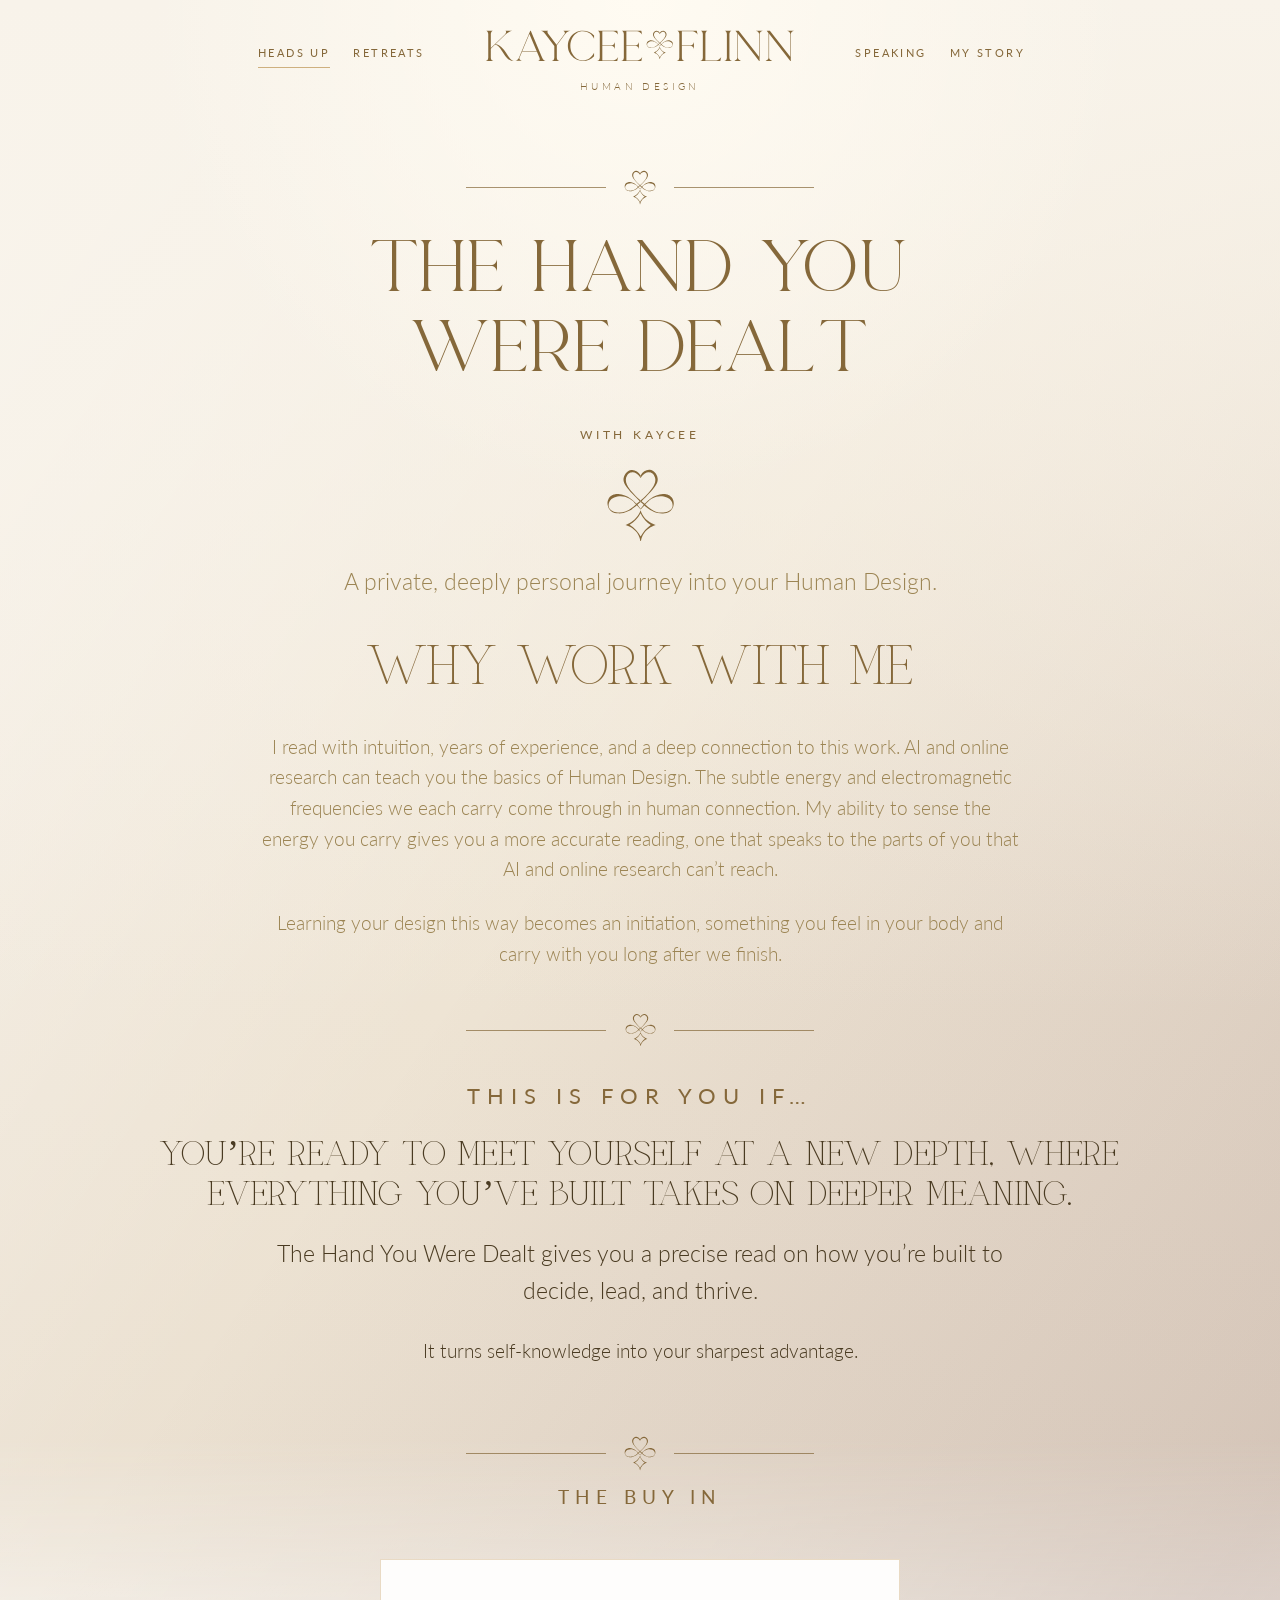
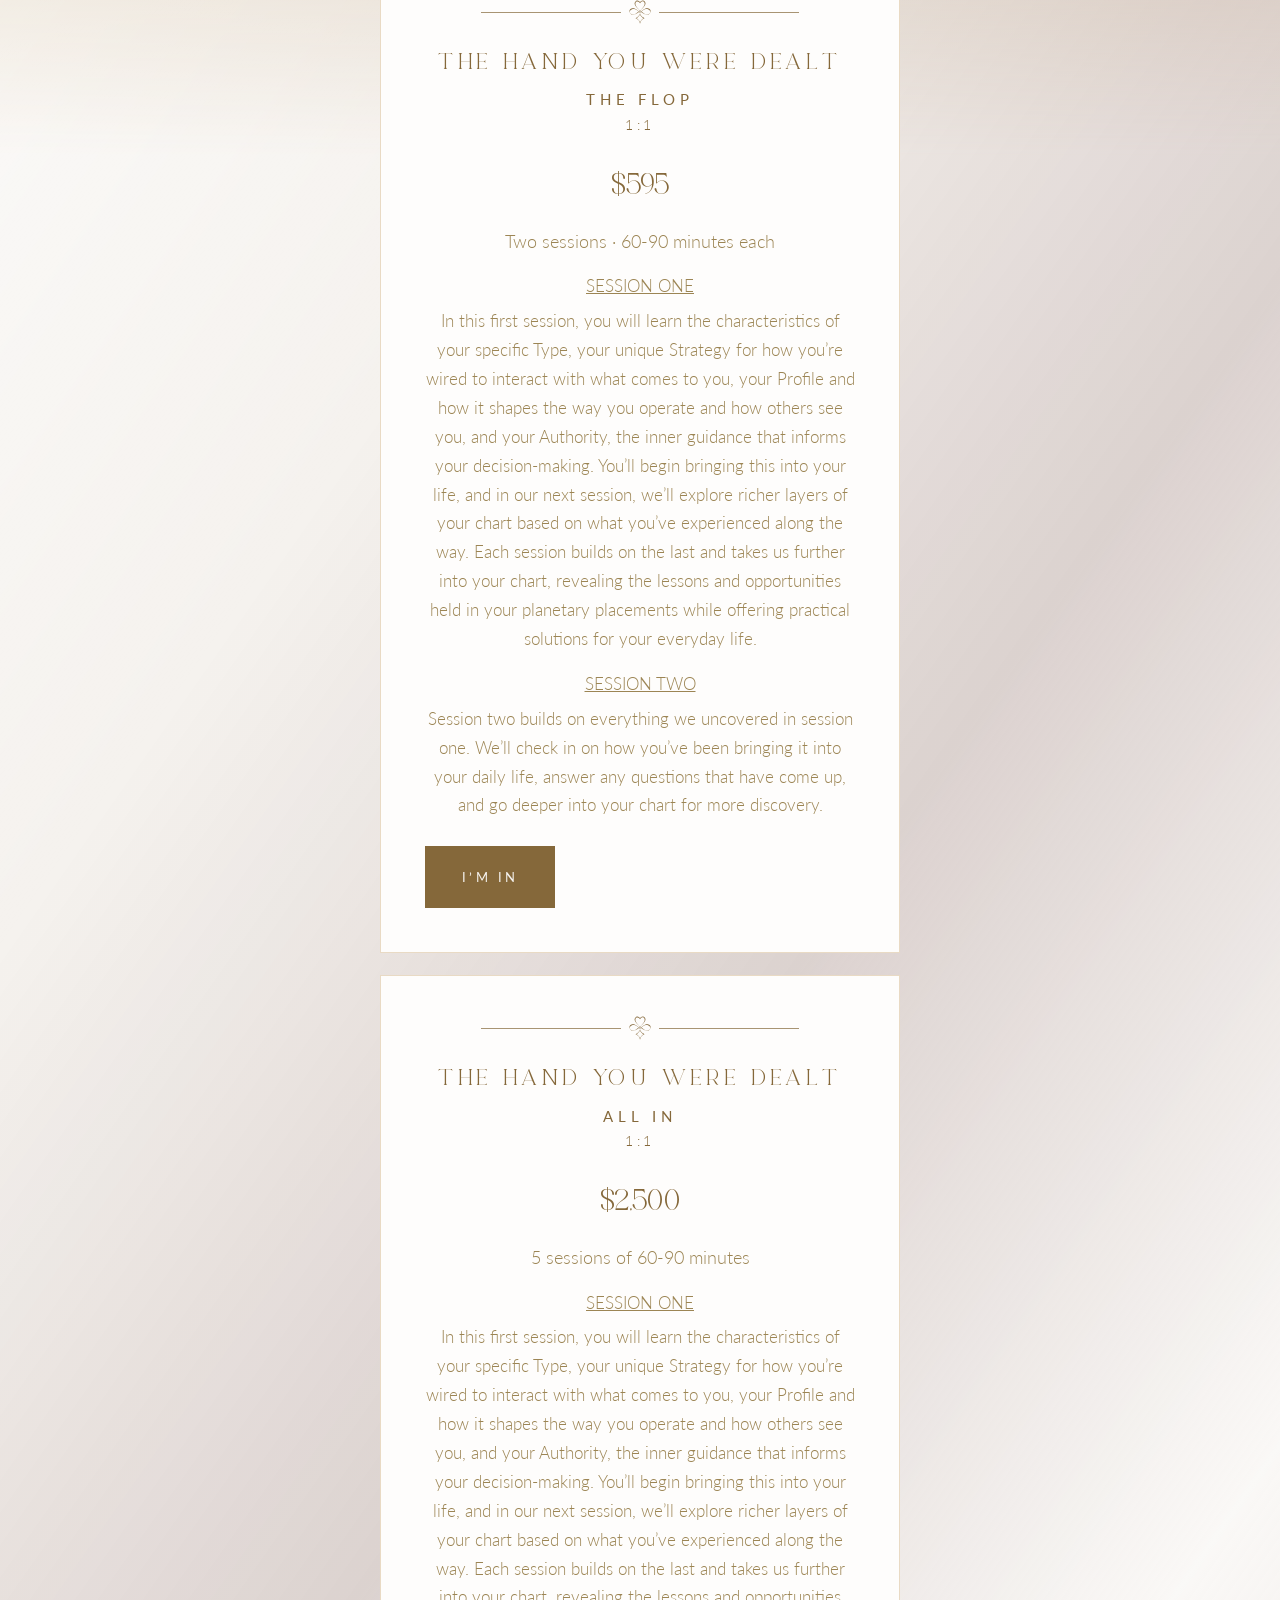
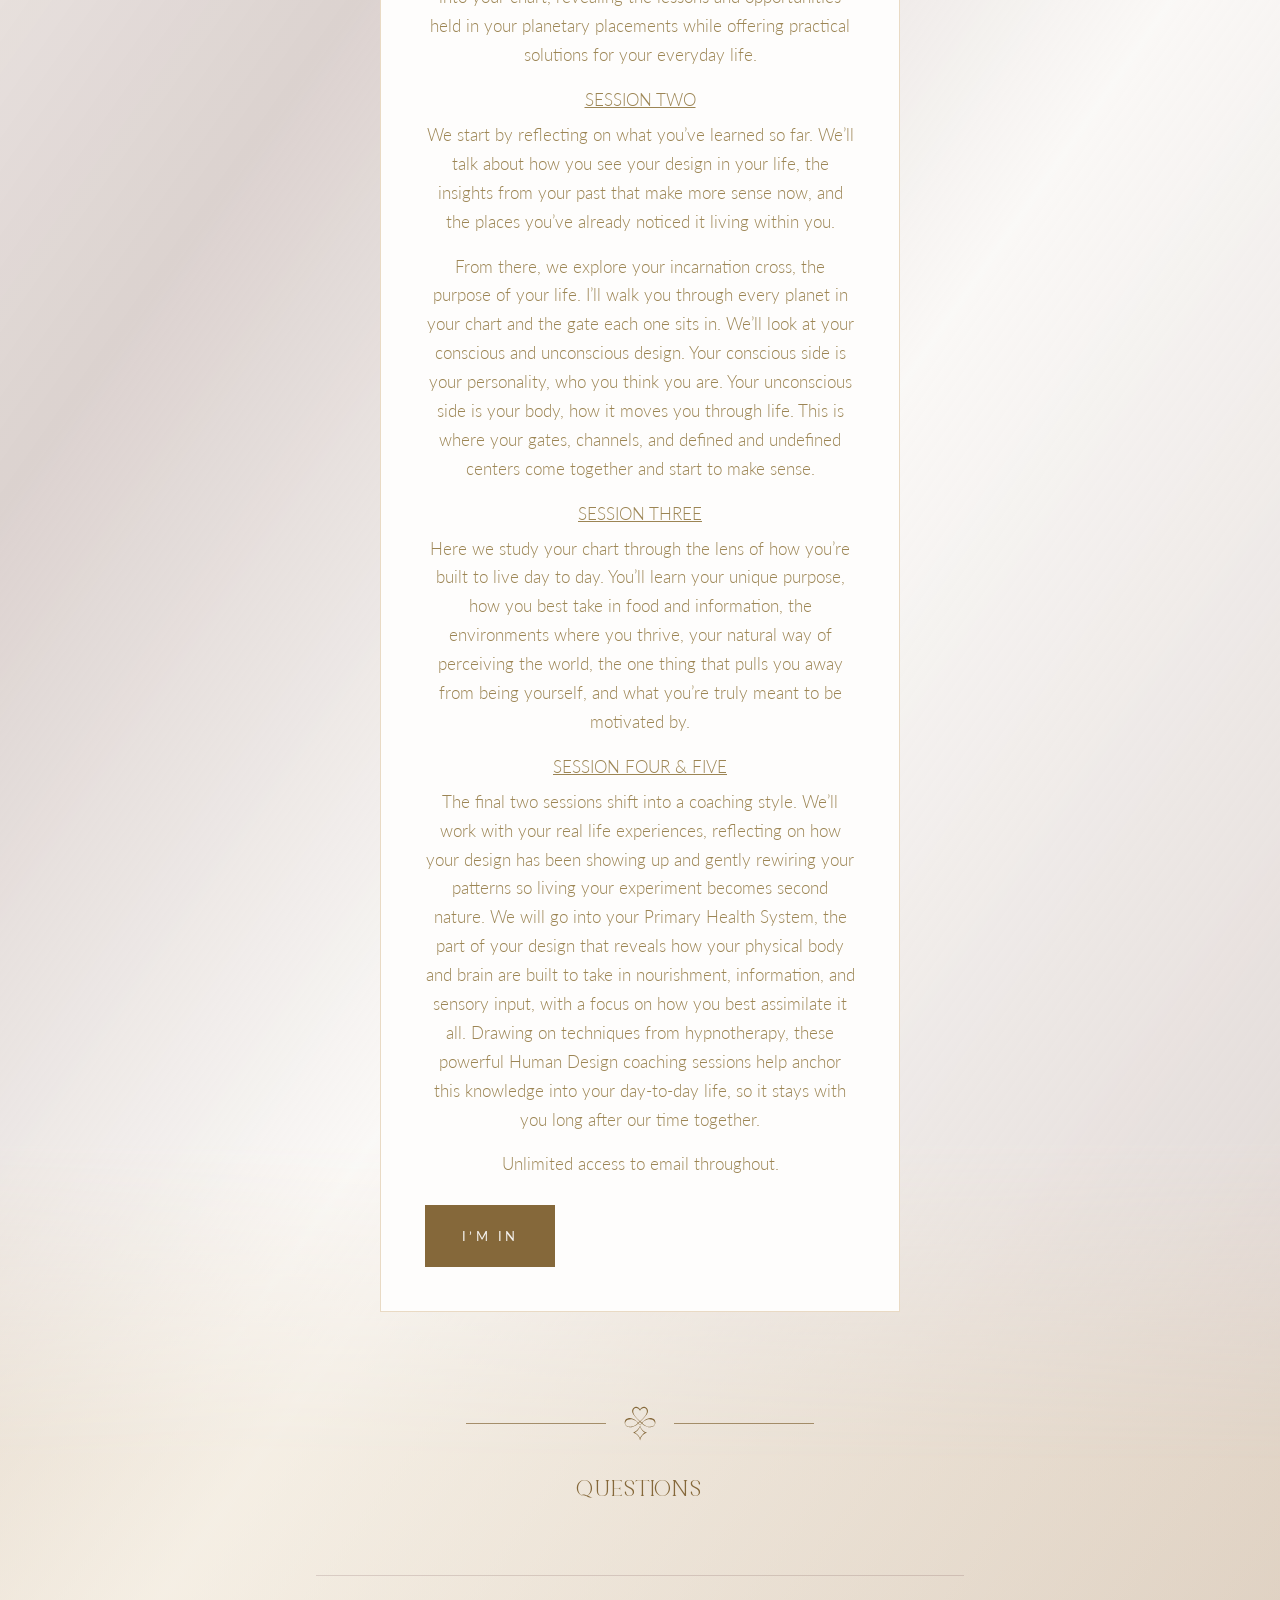
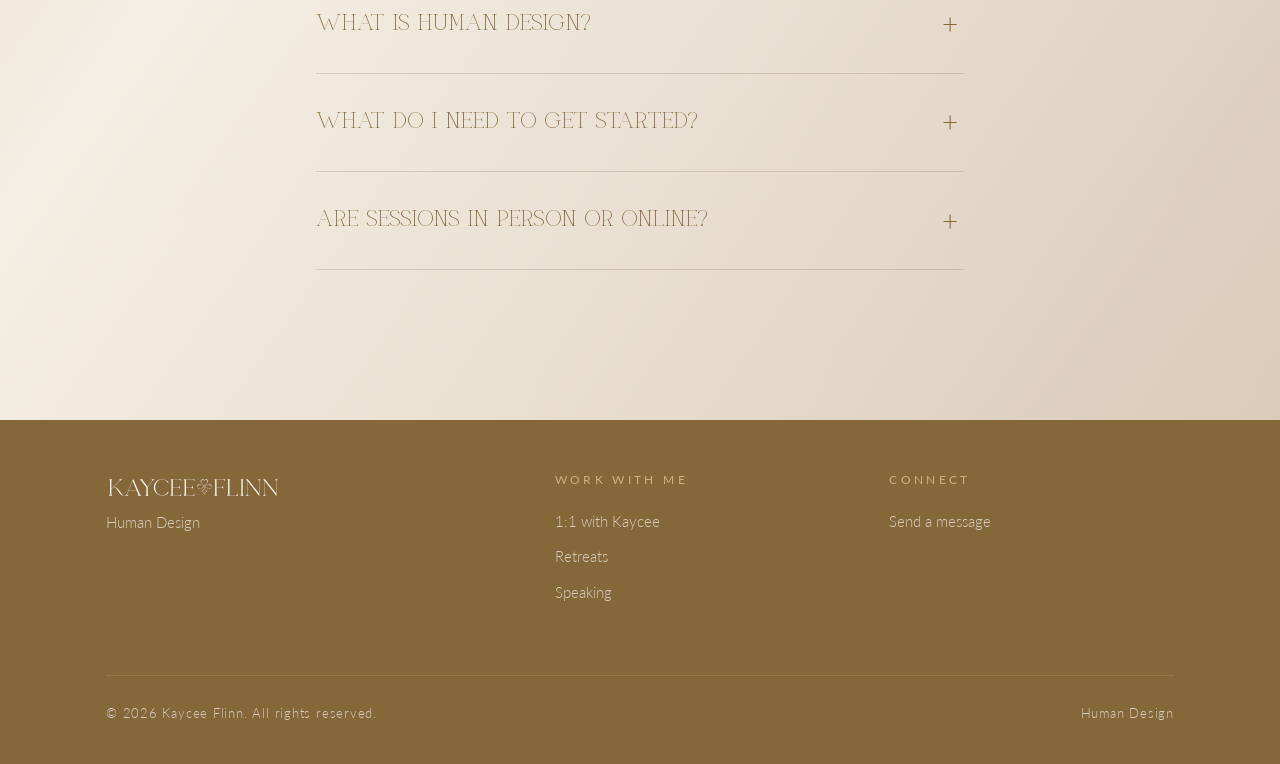
==== commit 43d1483f: "Revise Flop/All In offerings copy and pricing, update Stripe link, polish layout - Flop: $595, two s" ====
--- a/all-in.html
+++ b/all-in.html
@@ -47,8 +47,6 @@
         <h2 style="text-transform:uppercase;margin-top:40px">Why Work With Me</h2>
         <p class="lead">I read with intuition, years of experience, and a deep connection to this work. AI and online research can teach you the basics of Human Design. The subtle energy and electromagnetic frequencies we each carry come through in human connection. My ability to sense the energy you carry gives you a more accurate reading, one that speaks to the parts of you that AI and online research can’t reach.</p>
         <p class="lead">Learning your design this way becomes an initiation, something you feel in your body and carry with you long after we finish.</p>
-        <div class="ornament" style="margin:28px auto 14px"><span class="icon-mark" aria-hidden="true"></span></div>
-        <p class="lead" style="font-size:clamp(21px, 1.8vw, 26px)">The secrets of the universe are written here.</p>
       </div>
     </div>
   </section>
@@ -69,43 +67,50 @@
     </div>
   </section>
 
-  <section class="section bg-ivory" id="investment" style="padding-top:88px">
+  <section class="section bg-ivory" id="investment" style="padding-top:0;margin-top:-104px">
     <div class="wrap">
       <div class="center reveal">
-        <div class="ornament" style="margin-top:-16px"><span class="icon-mark" aria-hidden="true"></span></div>
+        <div class="ornament" style="margin-top:-16px;margin-bottom:10px"><span class="icon-mark" aria-hidden="true"></span></div>
         <span class="eyebrow" style="font-size:19px">The Buy In</span>
       </div>
       <div class="cards two" style="max-width:520px;grid-template-columns:1fr;margin-top:24px;text-align:center">
         <article class="card reveal" style="padding:40px 44px 44px">
           <div class="ornament" style="gap:8px;margin:0 0 20px"><span class="icon-mark" aria-hidden="true" style="width:22px"></span></div>
           <span class="num" style="font-size:22px;margin-bottom:6px;text-transform:uppercase">The Hand You Were Dealt</span>
-          <span class="eyebrow" style="display:block;font-size:15px;margin-bottom:22px">All In</span>
-          <p class="price" style="margin-bottom:16px">$2,500</p>
-          <p style="margin-bottom:16px;font-size:18px">3 sessions of 60-90 minutes</p>
-          <p style="margin-bottom:6px">Session One: Your Foundation</p>
-          <p style="margin-bottom:16px">We begin with the foundation of your Human Design: your type, strategy, authority, and profile. As we talk, I’ll get to know who you are, and from there every session is crafted around you, a private experience designed for one. Together we’ll find the areas of your life where you can start applying your design, so you can begin your experiment and keep building on it over the course of our work together.</p>
-          <p style="margin-bottom:6px">Session Two: Going Deeper</p>
-          <p style="margin-bottom:16px">We start by reflecting on what you’ve learned so far. We’ll talk about how you see your design in your life, the insights from your past that make more sense now, and the places you’ve already noticed it living within you.</p>
-          <p style="margin-bottom:16px">From there, we explore your incarnation cross, the purpose of your life. I’ll walk you through every planet in your chart and the gate each one sits in. We’ll look at your conscious and unconscious design. Your conscious side is your personality, who you think you are. Your unconscious side is your body, how it moves you through life. This is where your gates, channels, and defined and undefined centers come together and start to make sense.</p>
-          <p style="margin-bottom:6px">Session Three: Your Unique Way of Living</p>
-          <p style="margin-bottom:26px">Here we study your chart through the lens of how you’re built to live day to day. You’ll learn your unique purpose, how you best take in food and information, the environments where you thrive, your natural way of perceiving the world, the one thing that pulls you away from being yourself, and what you’re truly meant to be motivated by.</p>
-          <div class="btn-row"><a class="btn" href="https://buy.stripe.com/28E28q8239JV4Gbce34sE01" target="_blank" rel="noopener">I’M IN</a></div>
+          <span class="eyebrow" style="display:block;font-size:15px;margin-bottom:0">The Flop</span>
+          <span style="display:block;font-size:14px;letter-spacing:.28em;text-transform:uppercase;color:var(--gold-deep);margin-bottom:22px">1:1</span>
+          <p class="price" style="margin-bottom:16px;font-size:30px">$595</p>
+          <p style="margin-bottom:16px;font-size:18px">Two sessions · 60-90 minutes each</p>
+          <p style="margin-bottom:6px;text-transform:uppercase"><u>Session One</u></p>
+          <p style="margin-bottom:16px">In this first session, you will learn the characteristics of your specific Type, your unique Strategy for how you’re wired to interact with what comes to you, your Profile and how it shapes the way you operate and how others see you, and your Authority, the inner guidance that informs your decision-making. You’ll begin bringing this into your life, and in our next session, we’ll explore richer layers of your chart based on what you’ve experienced along the way. Each session builds on the last and takes us further into your chart, revealing the lessons and opportunities held in your planetary placements while offering practical solutions for your everyday life.</p>
+          <p style="margin-bottom:6px;text-transform:uppercase"><u>Session Two</u></p>
+          <p style="margin-bottom:16px">Session two builds on everything we uncovered in session one. We’ll check in on how you’ve been bringing it into your daily life, answer any questions that have come up, and go deeper into your chart for more discovery.</p>
+          <div class="btn-row"><a class="btn" href="https://buy.stripe.com/eVq28q8239JVb4zemb4sE03" target="_blank" rel="noopener">I’M IN</a></div>
         </article>
         <article class="card reveal" style="padding:40px 44px 44px">
           <div class="ornament" style="gap:8px;margin:0 0 20px"><span class="icon-mark" aria-hidden="true" style="width:22px"></span></div>
           <span class="num" style="font-size:22px;margin-bottom:6px;text-transform:uppercase">The Hand You Were Dealt</span>
-          <span class="eyebrow" style="display:block;font-size:15px;margin-bottom:22px">The Flop</span>
-          <p class="price" style="margin-bottom:16px">$600</p>
-          <p style="margin-bottom:16px;font-size:18px">One session · 50 minutes</p>
-          <p style="margin-bottom:16px">This session is for those who are curious about Human Design and ready to take their first steps, without yet being ready to go all in. We begin with the foundation of your design: your type, strategy, authority, and profile. As we talk, I’ll get to know who you are and where you are with this work, and from there the session is crafted around you, a private experience designed for one. You’ll leave knowing where in your life to begin your own experiment.</p>
-          <p style="margin-bottom:30px">When you’re ready to go deeper, All In opens up the rest of your chart.</p>
-          <div class="btn-row"><a class="btn" href="https://buy.stripe.com/00w4gydmn09l5Kf0vl4sE02" target="_blank" rel="noopener">I’M IN</a></div>
+          <span class="eyebrow" style="display:block;font-size:15px;margin-bottom:0">All In</span>
+          <span style="display:block;font-size:14px;letter-spacing:.28em;text-transform:uppercase;color:var(--gold-deep);margin-bottom:22px">1:1</span>
+          <p class="price" style="margin-bottom:16px;font-size:30px">$2,500</p>
+          <p style="margin-bottom:16px;font-size:18px">5 sessions of 60-90 minutes</p>
+          <p style="margin-bottom:6px;text-transform:uppercase"><u>Session One</u></p>
+          <p style="margin-bottom:16px">In this first session, you will learn the characteristics of your specific Type, your unique Strategy for how you’re wired to interact with what comes to you, your Profile and how it shapes the way you operate and how others see you, and your Authority, the inner guidance that informs your decision-making. You’ll begin bringing this into your life, and in our next session, we’ll explore richer layers of your chart based on what you’ve experienced along the way. Each session builds on the last and takes us further into your chart, revealing the lessons and opportunities held in your planetary placements while offering practical solutions for your everyday life.</p>
+          <p style="margin-bottom:6px;text-transform:uppercase"><u>Session Two</u></p>
+          <p style="margin-bottom:16px">We start by reflecting on what you’ve learned so far. We’ll talk about how you see your design in your life, the insights from your past that make more sense now, and the places you’ve already noticed it living within you.</p>
+          <p style="margin-bottom:16px">From there, we explore your incarnation cross, the purpose of your life. I’ll walk you through every planet in your chart and the gate each one sits in. We’ll look at your conscious and unconscious design. Your conscious side is your personality, who you think you are. Your unconscious side is your body, how it moves you through life. This is where your gates, channels, and defined and undefined centers come together and start to make sense.</p>
+          <p style="margin-bottom:6px;text-transform:uppercase"><u>Session Three</u></p>
+          <p style="margin-bottom:16px">Here we study your chart through the lens of how you’re built to live day to day. You’ll learn your unique purpose, how you best take in food and information, the environments where you thrive, your natural way of perceiving the world, the one thing that pulls you away from being yourself, and what you’re truly meant to be motivated by.</p>
+          <p style="margin-bottom:6px;text-transform:uppercase"><u>Session Four &amp; Five</u></p>
+          <p style="margin-bottom:16px">The final two sessions shift into a coaching style. We’ll work with your real life experiences, reflecting on how your design has been showing up and gently rewiring your patterns so living your experiment becomes second nature. We will go into your Primary Health System, the part of your design that reveals how your physical body and brain are built to take in nourishment, information, and sensory input, with a focus on how you best assimilate it all. Drawing on techniques from hypnotherapy, these powerful Human Design coaching sessions help anchor this knowledge into your day-to-day life, so it stays with you long after our time together.</p>
+          <p style="margin-bottom:26px">Unlimited access to email throughout.</p>
+          <div class="btn-row"><a class="btn" href="https://buy.stripe.com/28E28q8239JV4Gbce34sE01" target="_blank" rel="noopener">I’M IN</a></div>
         </article>
       </div>
     </div>
   </section>
 
-  <section class="section" style="padding-top:40px">
+  <section class="section" style="padding-top:0;margin-top:-56px">
     <div class="wrap narrow">
       <div class="center reveal">
         <div class="ornament"><span class="icon-mark" aria-hidden="true"></span></div>
@@ -121,16 +126,8 @@
           <p>Your date, exact time and place of birth. If you don’t know your exact birth time, please give a rough estimate. There are ways to work with not knowing your time.</p>
         </details>
         <details>
-          <summary>Do I need to know anything about Human Design first?</summary>
-          <p>Not at all. Kaycee meets you exactly where you are.</p>
-        </details>
-        <details>
           <summary>Are sessions in person or online?</summary>
-          <p>Sessions are held privately online, so you can join from wherever you feel most at ease. Ask about in-person options on your call.</p>
-        </details>
-        <details>
-          <summary>What is the investment?</summary>
-          <p><strong>The Hand You Were Dealt · $2,500:</strong> three sessions of 60 to 90 minutes, used within 60 days. Includes a full breakdown of your chart, naming your natural abilities, revealing what has been hidden, and techniques to practice between sessions.</p>
+          <p>Sessions are held privately online. Inquire about in-person options.</p>
         </details>
       </div>
     </div>
@@ -149,7 +146,7 @@
       <div>
         <h4>Work with me</h4>
         <ul>
-          <li><a href="all-in.html">1:1 Heads Up with Kaycee</a></li>
+          <li><a href="all-in.html">1:1 with Kaycee</a></li>
           <li><a href="retreats.html">Retreats</a></li>
           <li><a href="speaking.html">Speaking</a></li>
         </ul>
--- a/assets/styles.css
+++ b/assets/styles.css
@@ -116,13 +116,7 @@
 .ornament::before, .ornament::after { content: ""; height: 1px; width: 140px; background: currentColor; opacity: .7; }
 .ornament-wide::before, .ornament-wide::after { width: 140px; }
 .ornament img, .ornament svg { width: 26px; height: auto; }
-.ornament .icon-mark { margin-left: 0; margin-right: 0; position: relative; }
-.ornament .icon-mark::before, .ornament .icon-mark::after {
-  content: ""; position: absolute; left: 50%; width: 1px; height: 24px;
-  transform: translateX(-50%);
-}
-.ornament .icon-mark::before { bottom: 100%; background: linear-gradient(to bottom, transparent, currentColor); }
-.ornament .icon-mark::after { top: 100%; background: linear-gradient(to bottom, currentColor, transparent); }
+.ornament .icon-mark { margin-left: 0; margin-right: 0; }
 .ornament-full { width: 100vw; position: relative; left: 50%; right: 50%; margin-left: -50vw; margin-right: -50vw; gap: 0; }
 .ornament-full::before, .ornament-full::after { width: 50%; }
 #work-with-me .eyebrow { font-size: 20px; }
@@ -133,11 +127,20 @@
 /* Icon from the logo system, recoloured via CSS mask */
 .icon-mark {
   display: inline-block;
+  position: relative;
   width: 32px; aspect-ratio: 820 / 890;
   background: currentColor;
   -webkit-mask: url("logo/icon.svg") center / contain no-repeat;
           mask: url("logo/icon.svg") center / contain no-repeat;
 }
+.icon-mark::before, .icon-mark::after {
+  content: ""; position: absolute; left: 50%; width: 1px; height: 48px;
+  transform: translateX(-50%);
+}
+.icon-mark::before { bottom: 100%; background: linear-gradient(to bottom, transparent, currentColor); }
+.icon-mark::after { top: 100%; background: linear-gradient(to bottom, currentColor, transparent); }
+.pcard .icon-mark::before, .pcard .icon-mark::after,
+.feel-list .icon-mark::before, .feel-list .icon-mark::after { content: none; }
 
 /* ---------- Buttons ---------- */
 .btn {
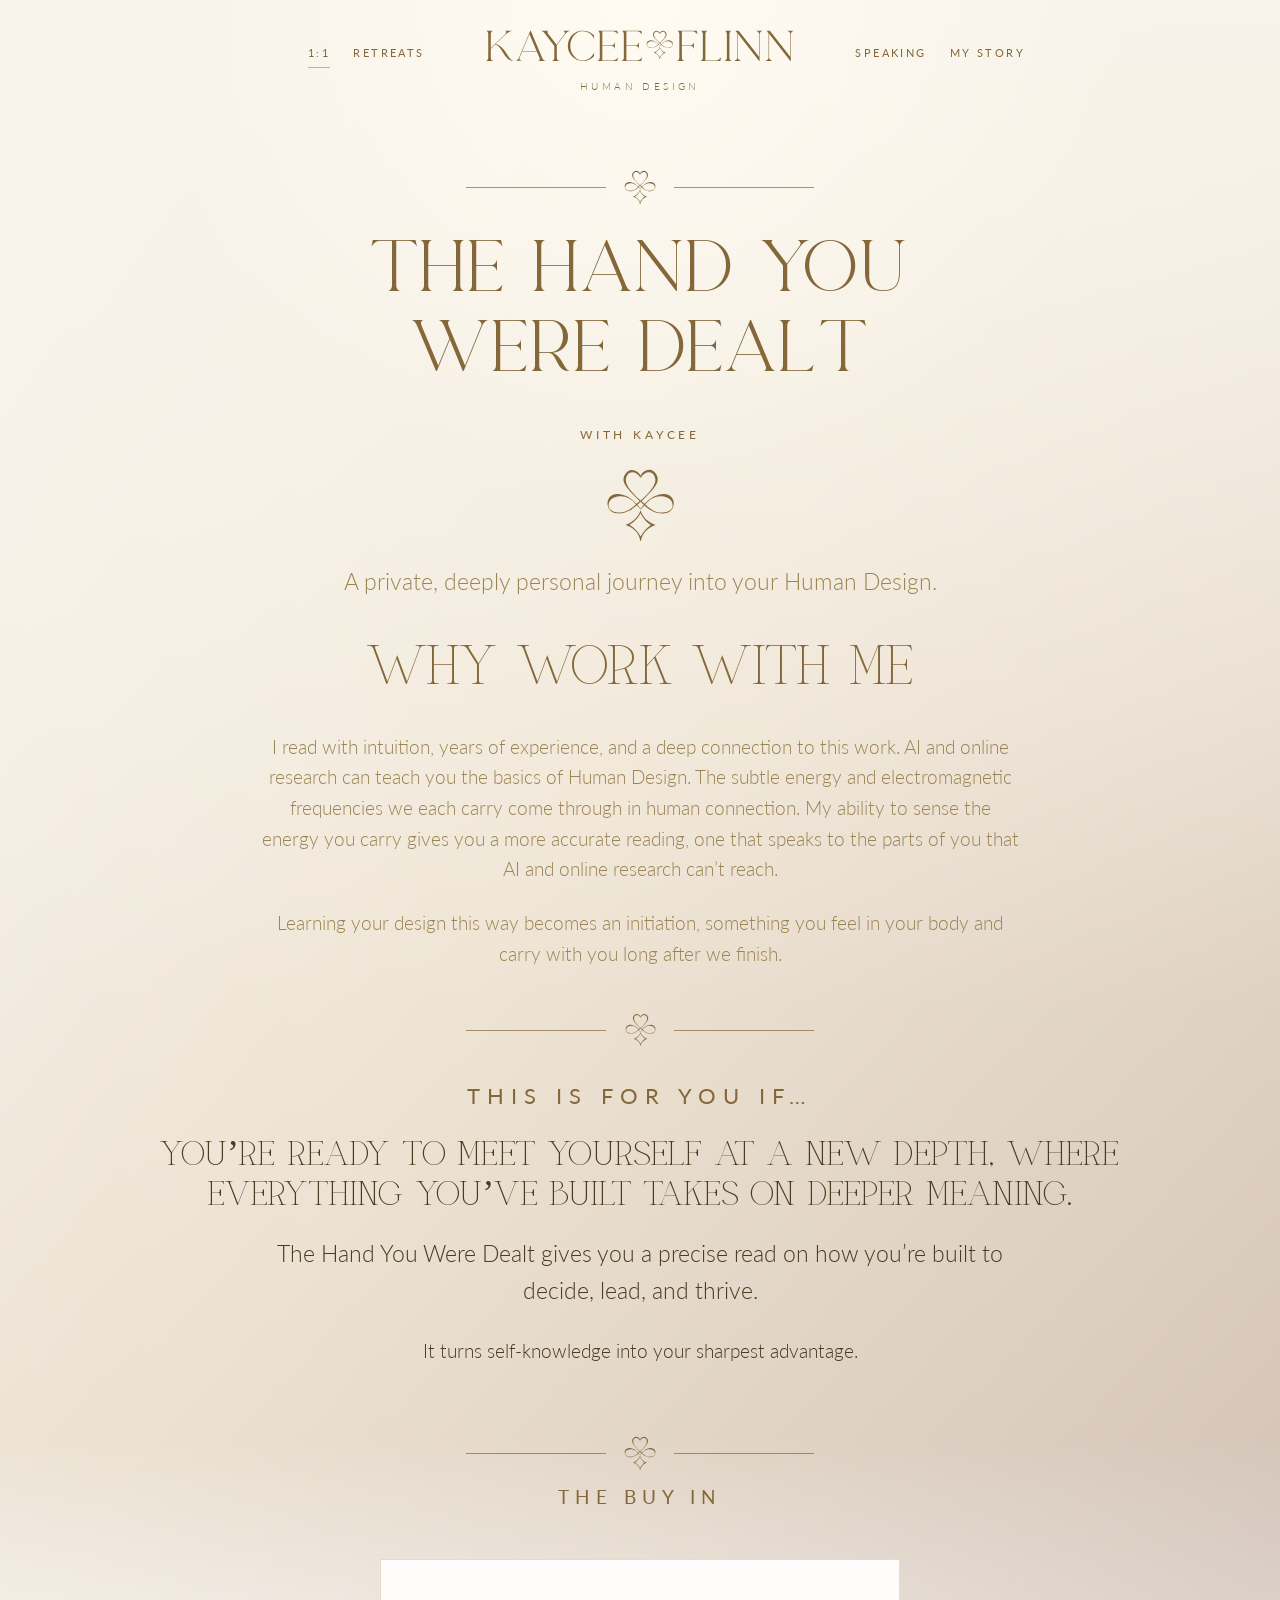
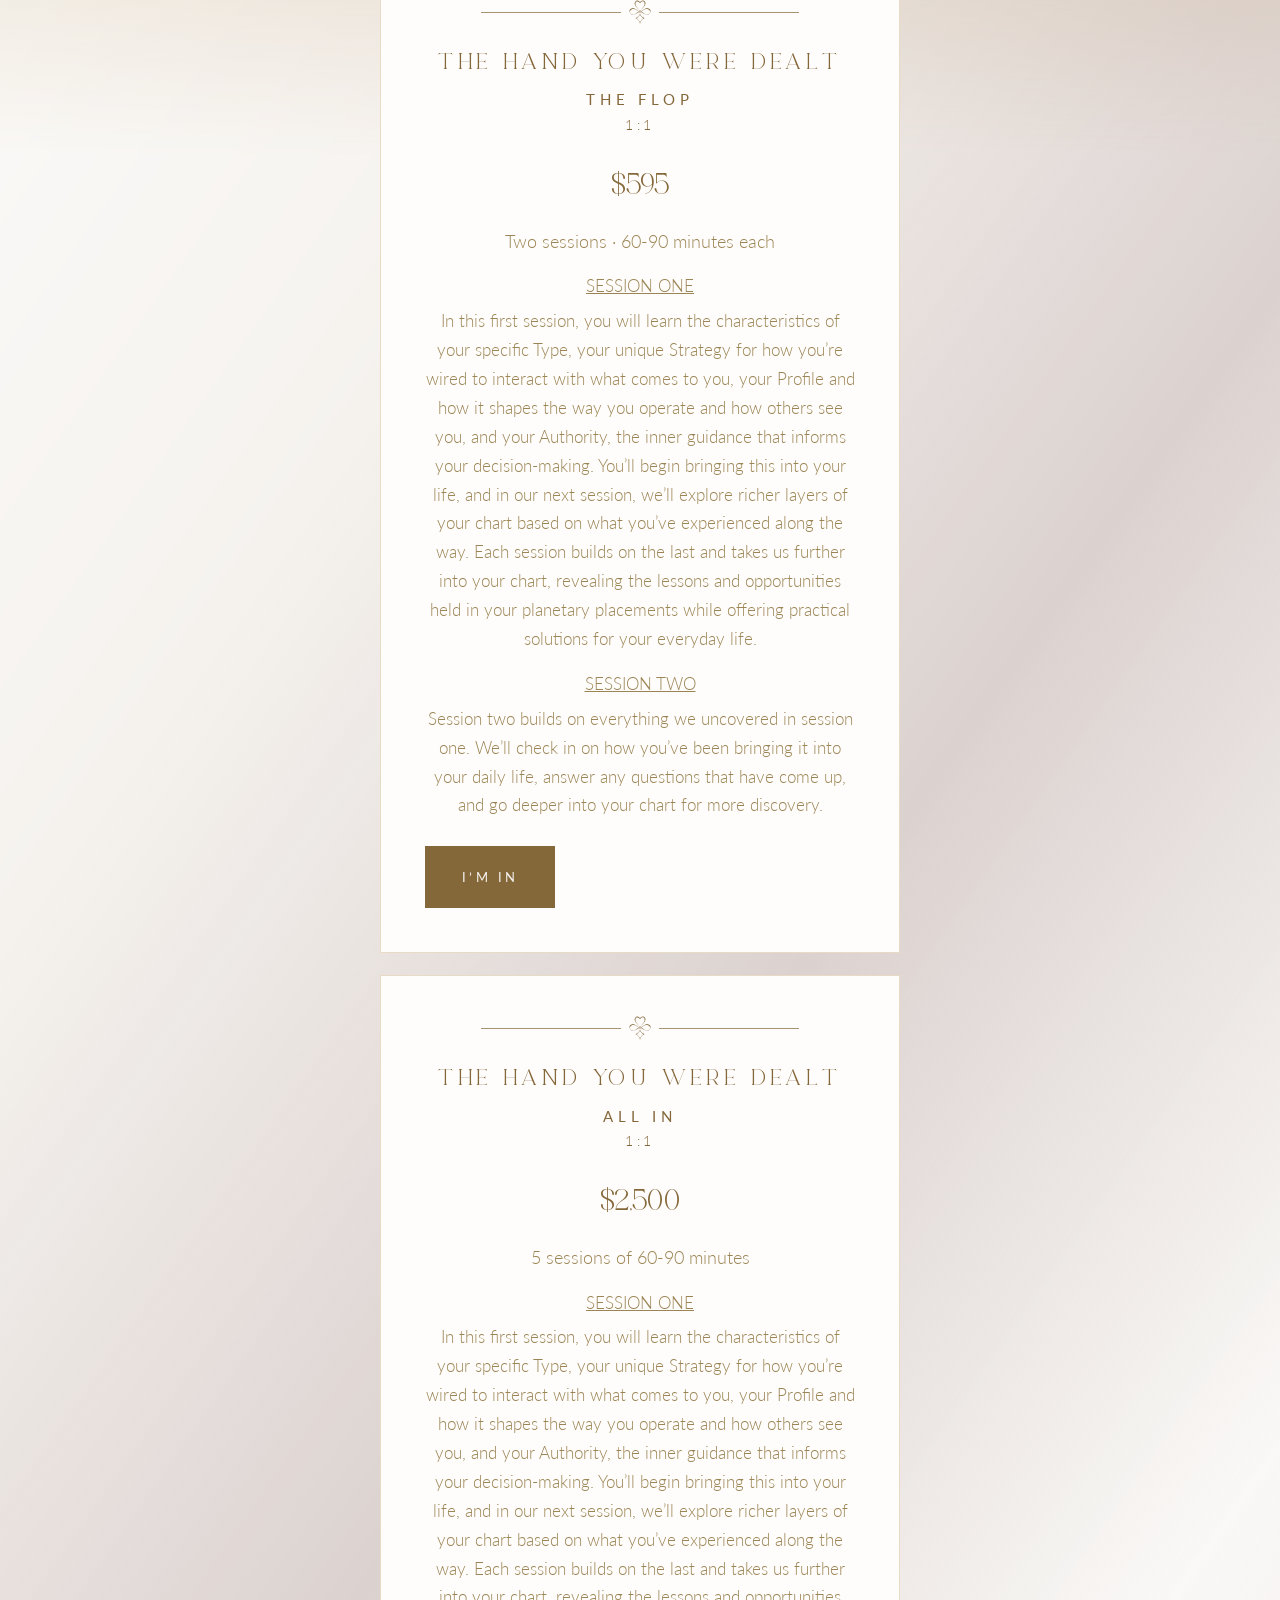
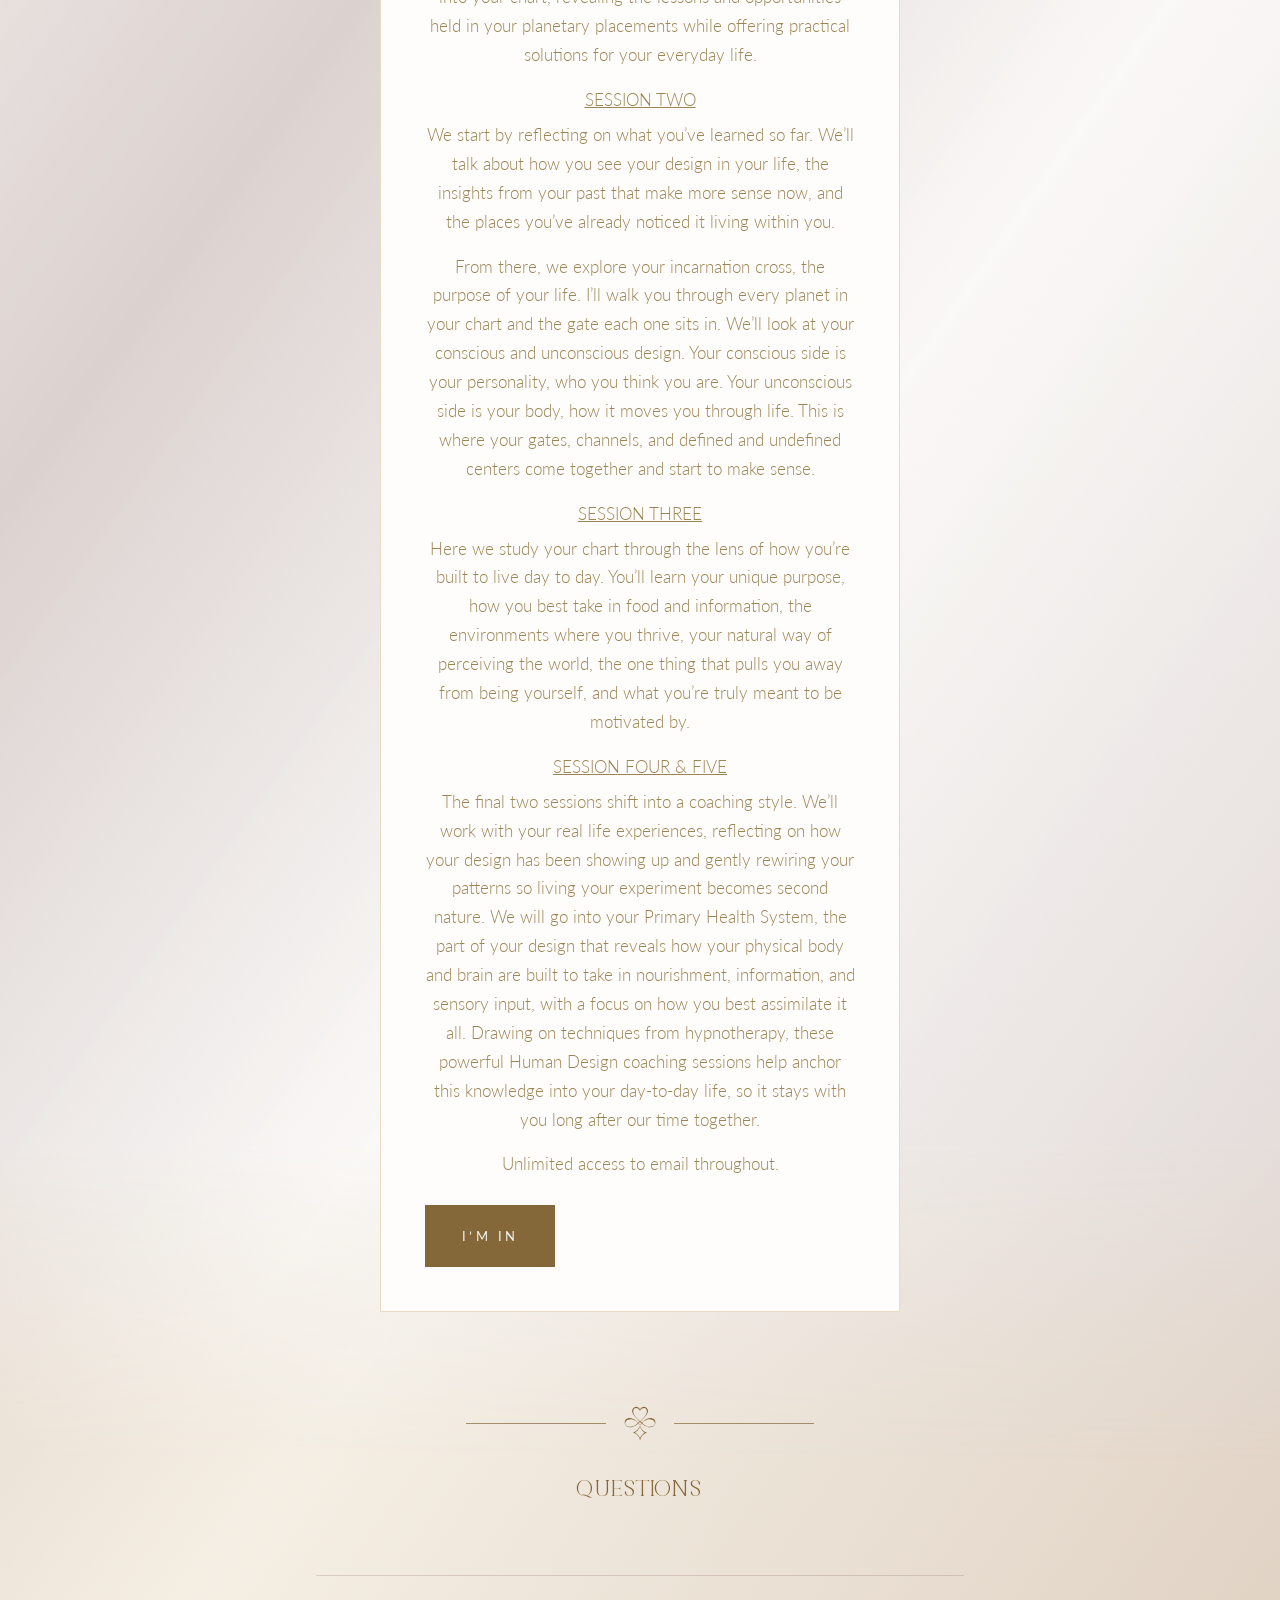
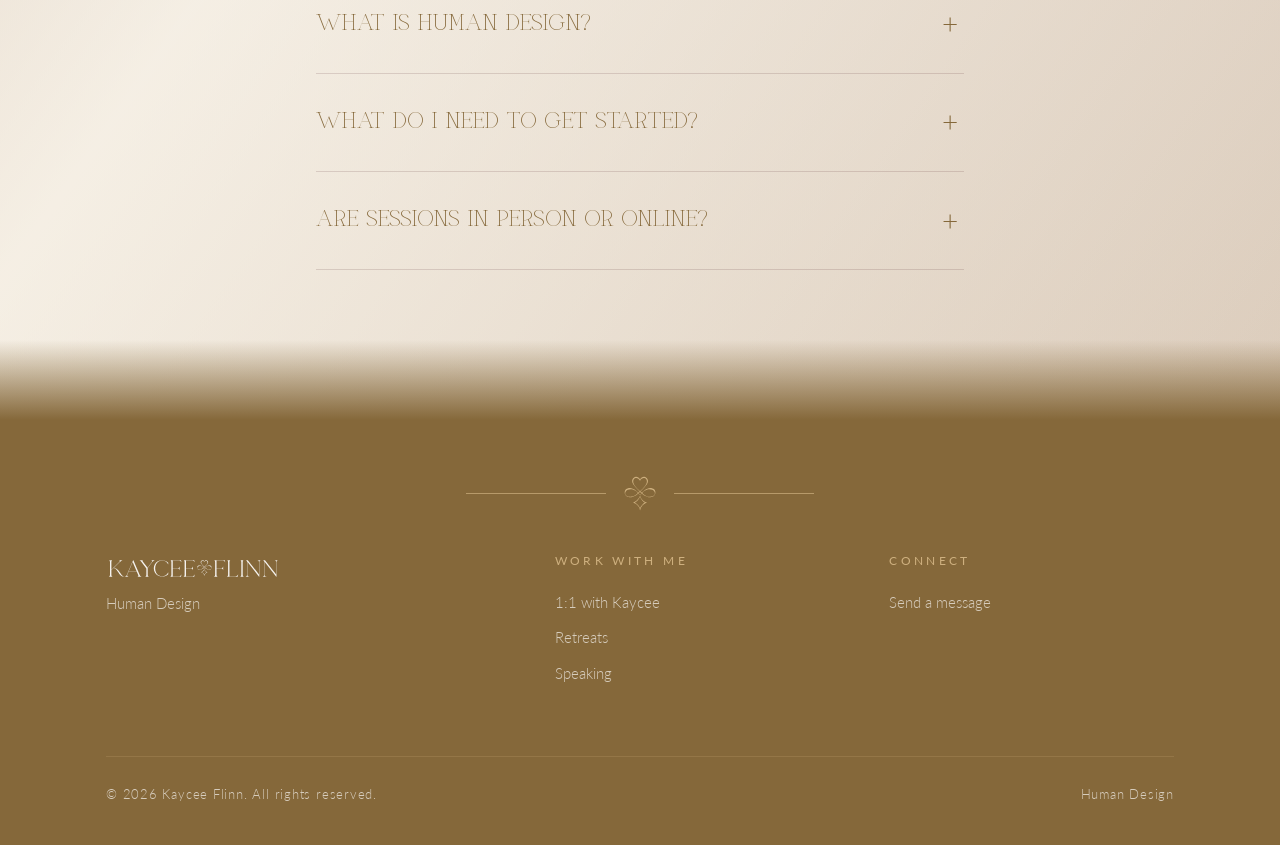
==== commit b47ad67e: "Polish nav, footer, and page-hero details across site - Nav: top-left link now reads "1:1" instead o" ====
--- a/all-in.html
+++ b/all-in.html
@@ -6,6 +6,8 @@
   <title>ALL IN · One-on-One Human Design with Kaycee Flinn</title>
   <meta name="description" content="ALL IN is Kaycee Flinn’s private one-on-one Human Design experience. Learn the hand you were dealt, how to play it, and what your life is asking you to go all in on.">
   <link rel="icon" href="assets/logo/favicon.svg" type="image/svg+xml">
+  <link rel="preload" href="assets/fonts/TriklenCare.ttf" as="font" type="font/ttf" crossorigin>
+  <link rel="preload" href="assets/fonts/Qariga.ttf" as="font" type="font/ttf" crossorigin>
   <link rel="preconnect" href="https://fonts.googleapis.com">
   <link rel="preconnect" href="https://fonts.gstatic.com" crossorigin>
   <link href="https://fonts.googleapis.com/css2?family=Lato:wght@300;400&display=swap" rel="stylesheet">
@@ -16,7 +18,7 @@
 <header class="site-header">
   <div class="wrap">
     <nav class="nav-split left" aria-label="Main">
-      <a href="all-in.html" aria-current="page">Heads Up</a>
+      <a href="all-in.html" aria-current="page">1:1</a>
       <a href="retreats.html">Retreats</a>
     </nav>
     <a class="brand" href="index.html" aria-label="Kaycee Flinn home"><span class="brand-mark" aria-hidden="true"></span><span class="brand-tagline">Human Design</span></a>
@@ -26,7 +28,7 @@
     </nav>
     <button class="menu-toggle" aria-label="Menu" aria-expanded="false"><span></span><span></span></button>
     <nav class="mobile-nav" aria-label="Mobile">
-      <a href="all-in.html" aria-current="page">Heads Up</a>
+      <a href="all-in.html" aria-current="page">1:1</a>
       <a href="retreats.html">Retreats</a>
       <a href="speaking.html">Speaking</a>
       <a href="index.html#about">My Story</a>
@@ -136,8 +138,9 @@
 
 </main>
 
-<footer class="site-footer">
+<footer class="site-footer" style="padding-top:20px">
   <div class="wrap">
+    <div class="ornament" style="color:var(--gold);margin:36px auto 40px"><span class="icon-mark" aria-hidden="true"></span></div>
     <div class="footer-top">
       <div class="footer-brand">
         <img src="assets/logo/horizontal-ivory.svg" alt="Kaycee Flinn">
--- a/assets/styles.css
+++ b/assets/styles.css
@@ -377,6 +377,7 @@
   background: var(--cloud); padding: 26px 32px 28px; position: relative;
   border: 1px solid rgba(206, 176, 127, .45);
   transition: transform .5s var(--ease), box-shadow .5s var(--ease);
+  min-width: 0;
 }
 .card:hover { transform: translateY(-4px); box-shadow: 0 24px 50px -30px rgba(66, 15, 21, .35); }
 .card .num { font-family: var(--font-logo); font-size: 15px; letter-spacing: .2em; color: var(--gold-deep); display: block; margin-bottom: 18px; }
@@ -425,12 +426,13 @@
   display: flex; flex-direction: column; text-decoration: none; color: inherit;
   background: var(--cloud); border: 1px solid rgba(206, 176, 127, .5);
   transition: transform .5s var(--ease), box-shadow .5s var(--ease);
+  min-width: 0;
 }
 .offer:hover { transform: translateY(-6px); box-shadow: 0 30px 60px -36px rgba(66, 15, 21, .5); }
 .offer .frame { aspect-ratio: 4 / 3; overflow: hidden; }
 .offer .frame img { transition: transform 1.4s var(--ease); }
 .offer:hover .frame img { transform: scale(1.05); }
-.offer-body { padding: 34px 30px 36px; display: flex; flex-direction: column; flex: 1; }
+.offer-body { padding: 34px 30px 36px; display: flex; flex-direction: column; flex: 1; min-width: 0; }
 .offer-body .eyebrow { margin-bottom: 12px; font-size: 11.5px; }
 .offer-body h3 { color: var(--burgundy); }
 .offer-body p { color: var(--ink-soft); flex: 1; }
@@ -504,6 +506,11 @@
 .final-cta::before {
   content: ""; position: absolute; inset: 0;
   background: radial-gradient(ellipse 50% 60% at 50% 0%, rgba(206, 176, 127, .28), transparent 70%);
+}
+.final-cta::after {
+  content: ""; position: absolute; left: 0; right: 0; top: 0; height: 80px;
+  background: linear-gradient(to bottom, var(--beige), transparent);
+  pointer-events: none;
 }
 .final-cta .wrap { position: relative; }
 .final-cta h2 { color: var(--ivory); max-width: 860px; margin: 0 auto 22px; }
@@ -532,7 +539,15 @@
 .hp { position: absolute; left: -9999px; }
 
 /* ---------- Footer ---------- */
-.site-footer { background: var(--ink); color: rgba(245, 242, 238, .72); padding: 50px 0 40px; font-size: 15px; }
+.site-footer {
+  position: relative;
+  background: var(--ink); color: rgba(245, 242, 238, .72); padding: 50px 0 40px; font-size: 15px;
+}
+.site-footer::before {
+  content: ""; position: absolute; left: 0; right: 0; top: -80px; height: 80px;
+  background: linear-gradient(to bottom, transparent, var(--ink));
+  pointer-events: none;
+}
 .footer-top { display: grid; grid-template-columns: 1.4fr 1fr 1fr; gap: 50px; align-items: start; }
 @media (max-width: 820px) { .footer-top { grid-template-columns: 1fr; gap: 40px; } }
 .footer-brand img { height: 34px; width: auto; }
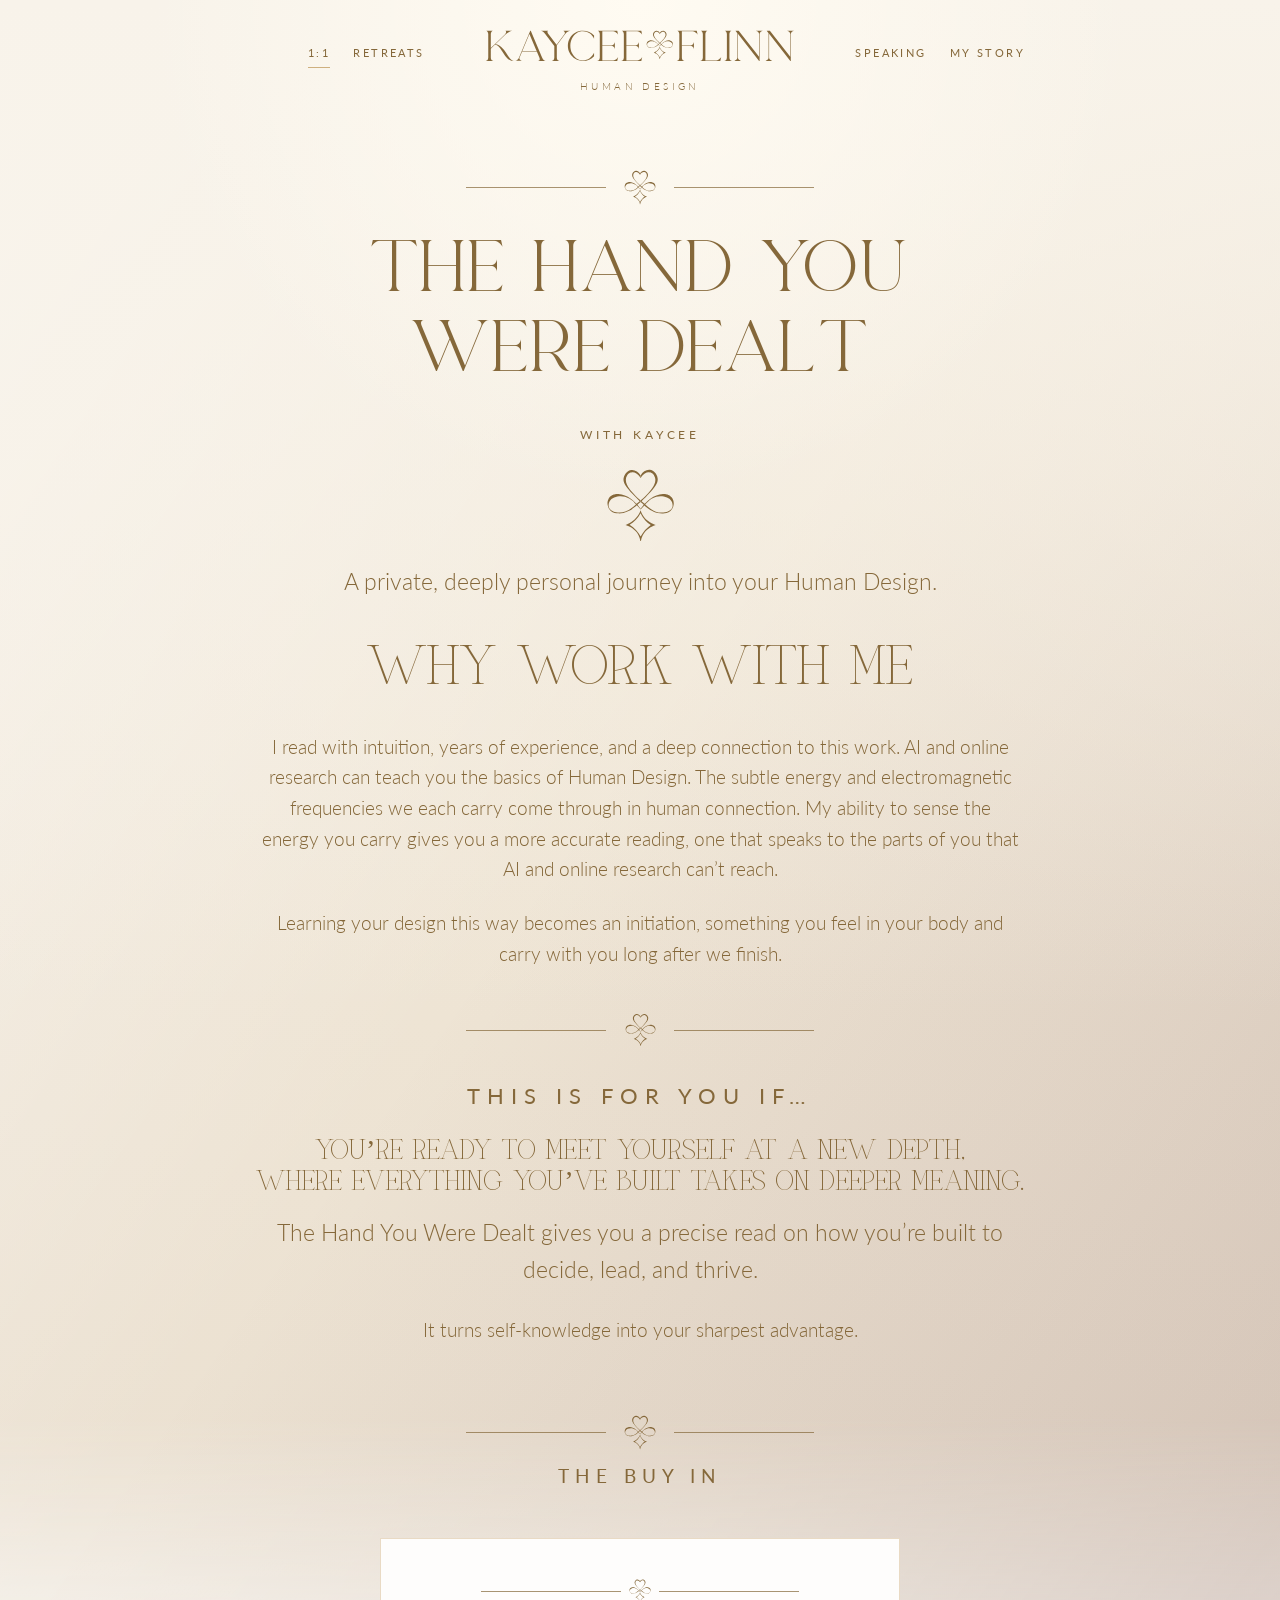
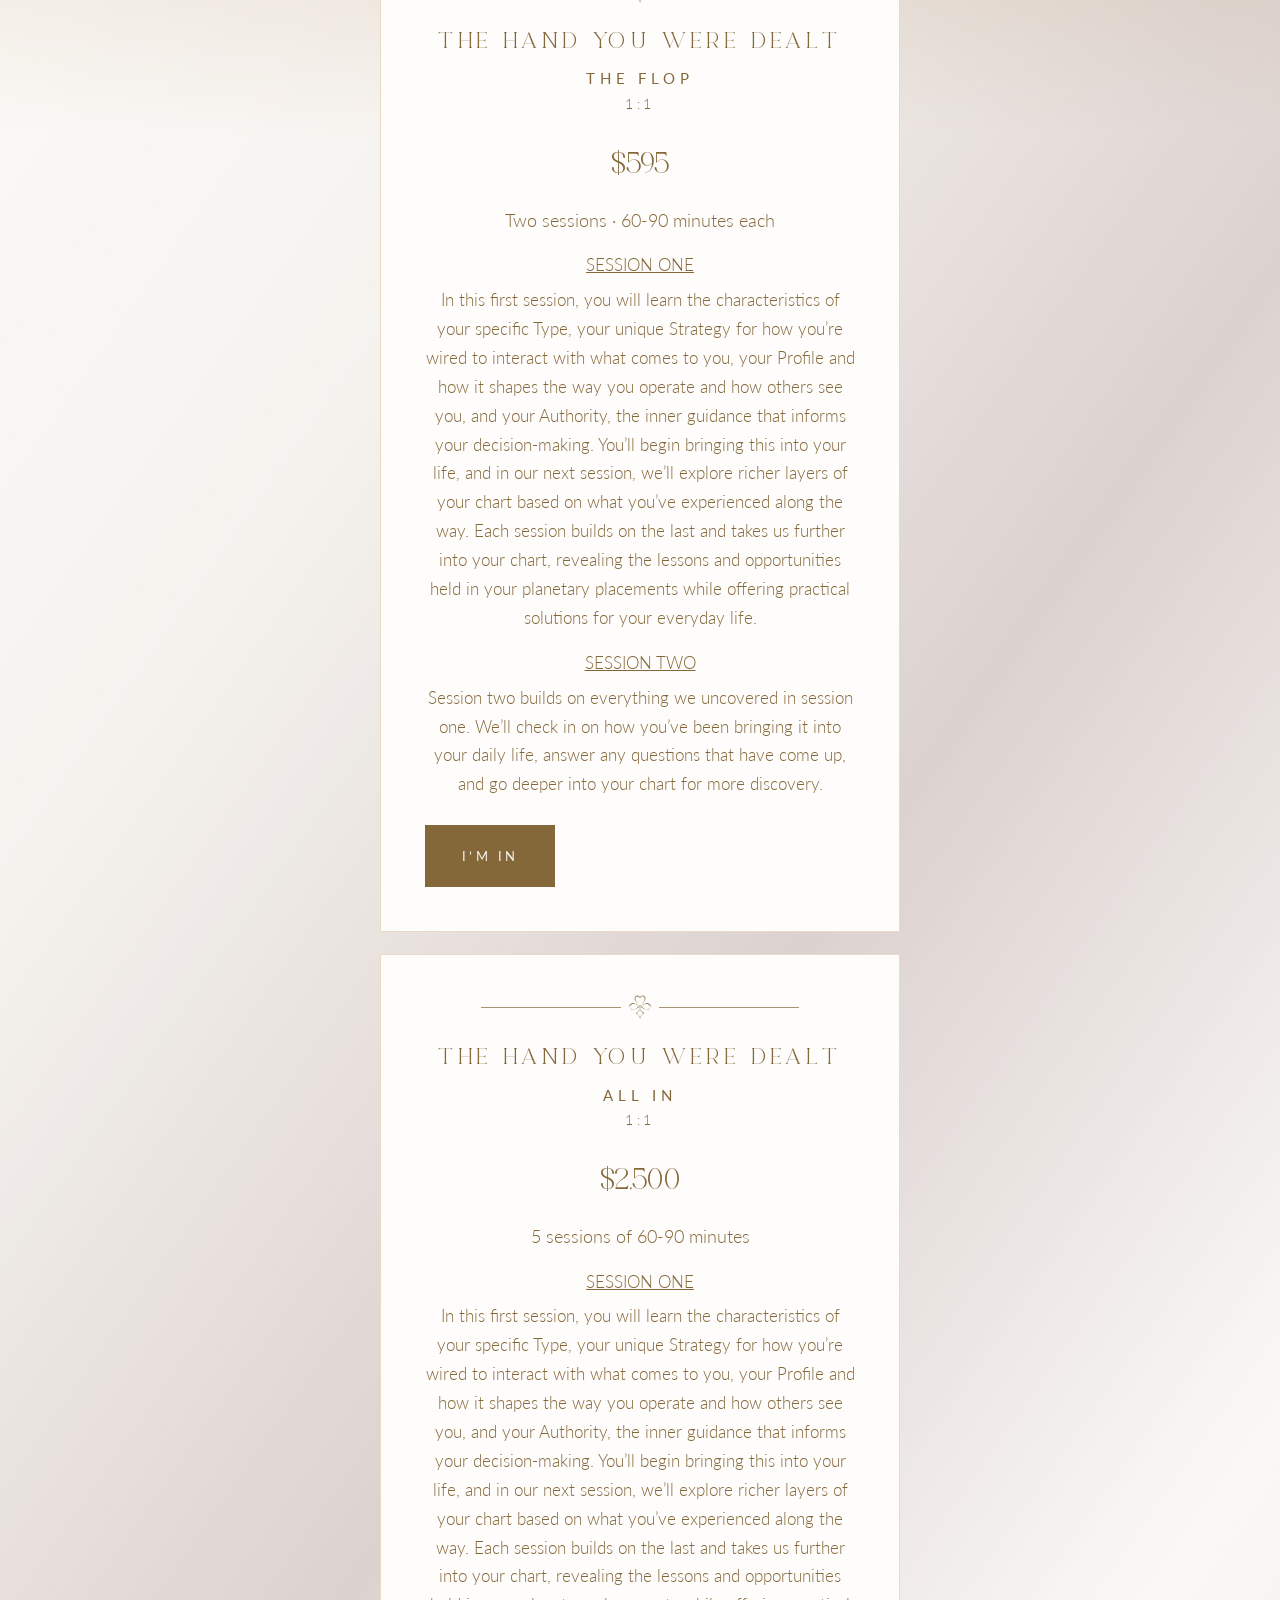
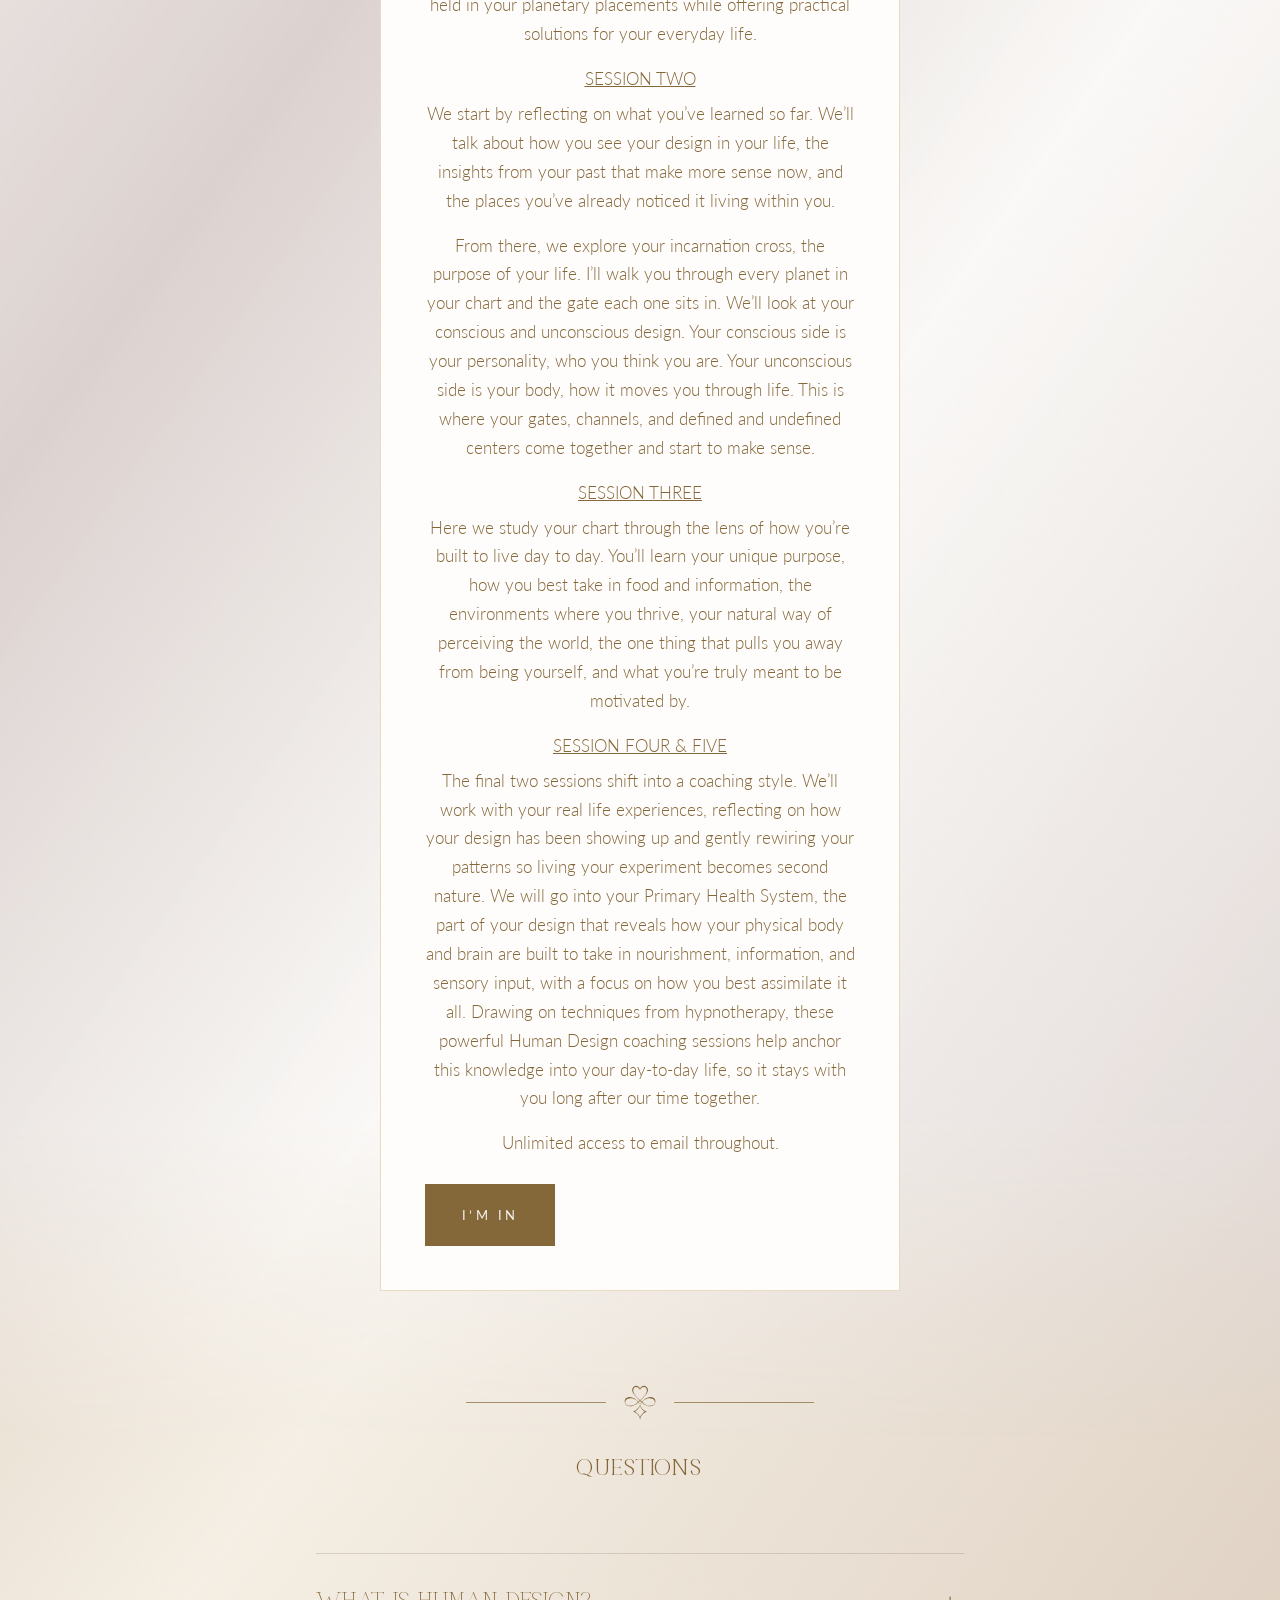
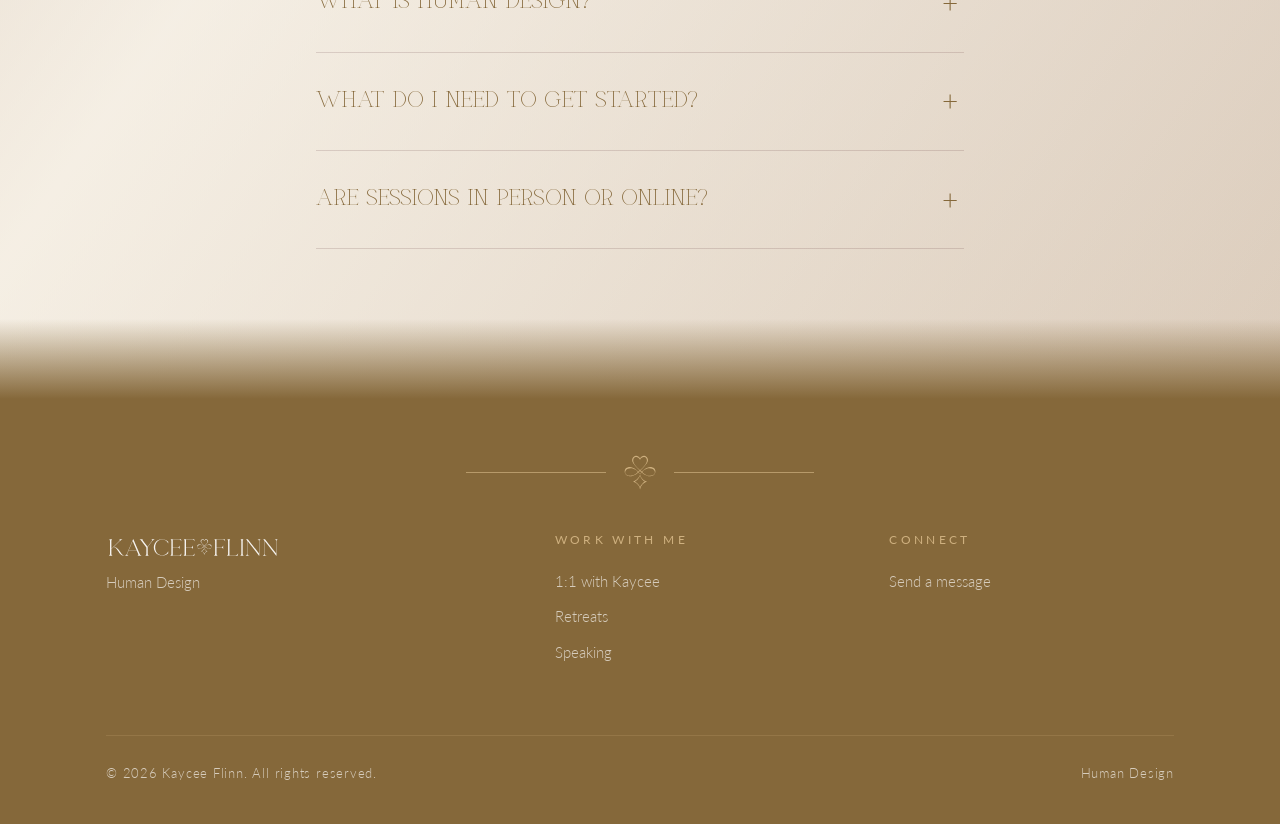
==== commit 8c3630b6: "Unify text color to the standard dark gold, misc homepage/all-in tweaks - Remove GO ALL IN button un" ====
--- a/all-in.html
+++ b/all-in.html
@@ -45,10 +45,10 @@
         <h1 style="font-family:var(--font-logo);color:var(--gold-deep);letter-spacing:.04em;text-transform:uppercase">The Hand You Were Dealt</h1>
         <span class="eyebrow" style="display:block;font-size:12px">with Kaycee</span>
         <span class="icon-mark" aria-hidden="true" style="display:block;width:70px;margin:20px auto;color:var(--gold-deep)"></span>
-        <p class="lead" style="font-size:clamp(21px, 1.8vw, 26px)">A private, deeply personal journey into your Human Design.</p>
+        <p class="lead" style="color:var(--gold-deep);font-size:clamp(21px, 1.8vw, 26px)">A private, deeply personal journey into your Human Design.</p>
         <h2 style="text-transform:uppercase;margin-top:40px">Why Work With Me</h2>
-        <p class="lead">I read with intuition, years of experience, and a deep connection to this work. AI and online research can teach you the basics of Human Design. The subtle energy and electromagnetic frequencies we each carry come through in human connection. My ability to sense the energy you carry gives you a more accurate reading, one that speaks to the parts of you that AI and online research can’t reach.</p>
-        <p class="lead">Learning your design this way becomes an initiation, something you feel in your body and carry with you long after we finish.</p>
+        <p class="lead" style="color:var(--gold-deep)">I read with intuition, years of experience, and a deep connection to this work. AI and online research can teach you the basics of Human Design. The subtle energy and electromagnetic frequencies we each carry come through in human connection. My ability to sense the energy you carry gives you a more accurate reading, one that speaks to the parts of you that AI and online research can’t reach.</p>
+        <p class="lead" style="color:var(--gold-deep)">Learning your design this way becomes an initiation, something you feel in your body and carry with you long after we finish.</p>
       </div>
     </div>
   </section>
@@ -58,13 +58,13 @@
       <div class="center reveal">
         <div class="ornament" style="margin-top:0"><span class="icon-mark" aria-hidden="true"></span></div>
         <span class="eyebrow" style="font-size:22px">This is for you if…</span>
-        <h2 style="text-transform:uppercase;color:#4a3b22;font-size:clamp(24px, 2.8vw, 38px)">You’re ready to meet yourself at a new depth, where everything you’ve built takes on deeper meaning.</h2>
+        <h2 style="text-transform:uppercase;color:var(--gold-deep);font-size:clamp(20px, 2.2vw, 30px)">You’re ready to meet yourself at a new depth,<br>where everything you’ve built takes on deeper meaning.</h2>
       </div>
     </div>
     <div class="wrap center">
       <div class="narrow reveal">
-        <p class="lead" style="color:#4a3b22;font-size:clamp(21px, 1.8vw, 26px)">The Hand You Were Dealt gives you a precise read on how you’re built to decide, lead, and thrive.</p>
-        <p class="lead" style="color:#4a3b22">It turns self-knowledge into your sharpest advantage.</p>
+        <p class="lead" style="color:var(--gold-deep);font-size:clamp(21px, 1.8vw, 26px)">The Hand You Were Dealt gives you a precise read on how you’re built to decide, lead, and thrive.</p>
+        <p class="lead" style="color:var(--gold-deep)">It turns self-knowledge into your sharpest advantage.</p>
       </div>
     </div>
   </section>
--- a/assets/styles.css
+++ b/assets/styles.css
@@ -343,8 +343,8 @@
   font-size: 11px; letter-spacing: .18em; text-transform: uppercase; color: var(--ink-soft);
   margin-top: 30px;
 }
-#about p:not(.credentials) { font-size: clamp(19px, 1.5vw, 23px); line-height: 1.6; color: #4a3b22; font-weight: 300; text-transform: none; letter-spacing: normal; }
-#about h2, #about .credentials { color: #4a3b22; }
+#about p:not(.credentials) { font-size: clamp(19px, 1.5vw, 23px); line-height: 1.6; color: var(--gold-deep); font-weight: 300; text-transform: none; letter-spacing: normal; }
+#about h2, #about .credentials { color: var(--gold-deep); }
 
 /* ---------- Pain points ---------- */
 .feel-list { list-style: none; padding: 0; margin: 40px 0 0; display: grid; gap: 0; }
@@ -382,7 +382,7 @@
 .card:hover { transform: translateY(-4px); box-shadow: 0 24px 50px -30px rgba(66, 15, 21, .35); }
 .card .num { font-family: var(--font-logo); font-size: 15px; letter-spacing: .2em; color: var(--gold-deep); display: block; margin-bottom: 18px; }
 .card h3 { color: var(--burgundy); text-transform: uppercase; margin-top: 0; }
-.card p { margin: 0; color: var(--ink-soft); }
+.card p { margin: 0; color: var(--gold-deep); }
 
 /* ---------- Playing cards (x-ray section) ---------- */
 .xray { overflow: hidden; }
@@ -435,7 +435,7 @@
 .offer-body { padding: 34px 30px 36px; display: flex; flex-direction: column; flex: 1; min-width: 0; }
 .offer-body .eyebrow { margin-bottom: 12px; font-size: 11.5px; }
 .offer-body h3 { color: var(--burgundy); }
-.offer-body p { color: var(--ink-soft); flex: 1; }
+.offer-body p { color: var(--gold-deep); flex: 1; }
 .offer-body .text-link { align-self: center; }
 
 /* ---------- Steps ---------- */
@@ -495,7 +495,7 @@
   transition: transform .4s var(--ease);
 }
 .faq details[open] summary::after { transform: translateY(-50%) rotate(45deg); }
-.faq details p { padding: 0 40px 26px 0; margin: 0; color: var(--ink-soft); }
+.faq details p { padding: 0 40px 26px 0; margin: 0; color: var(--gold-deep); }
 
 /* ---------- Final CTA ---------- */
 .final-cta {
